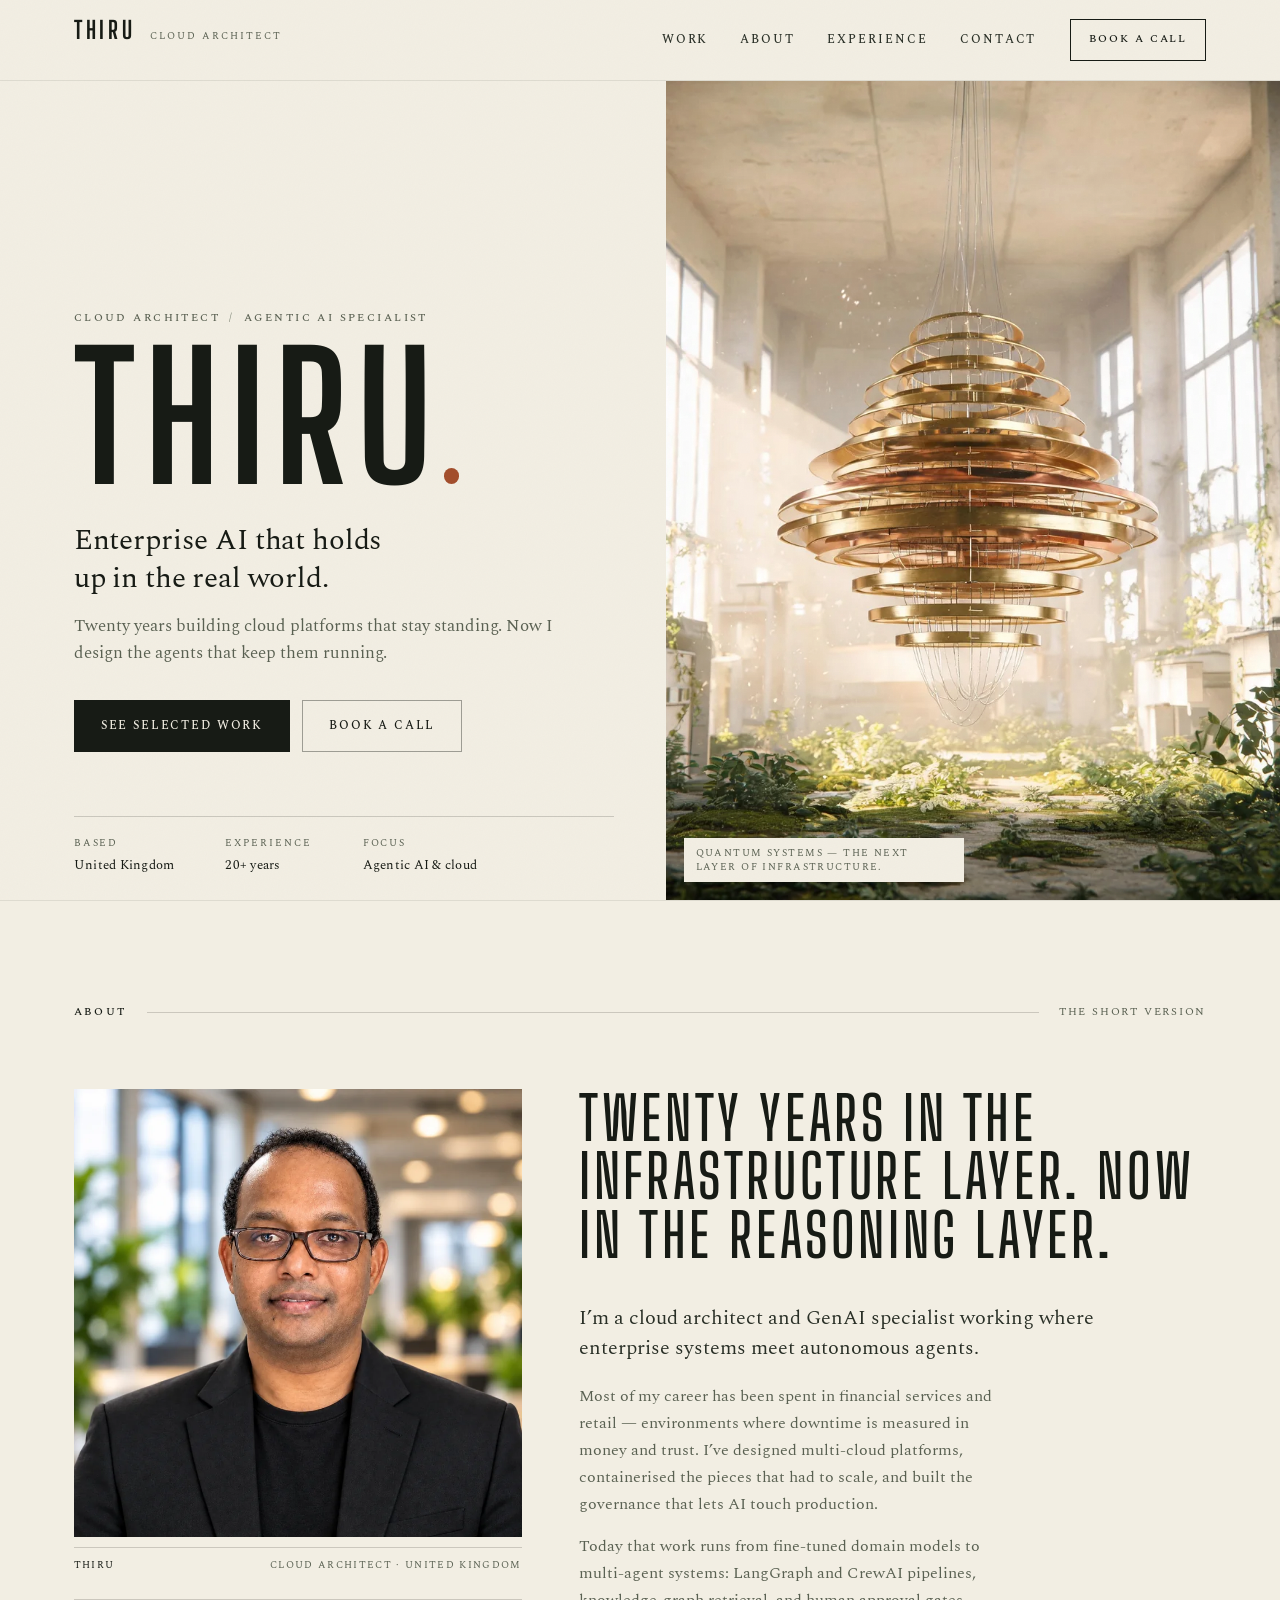
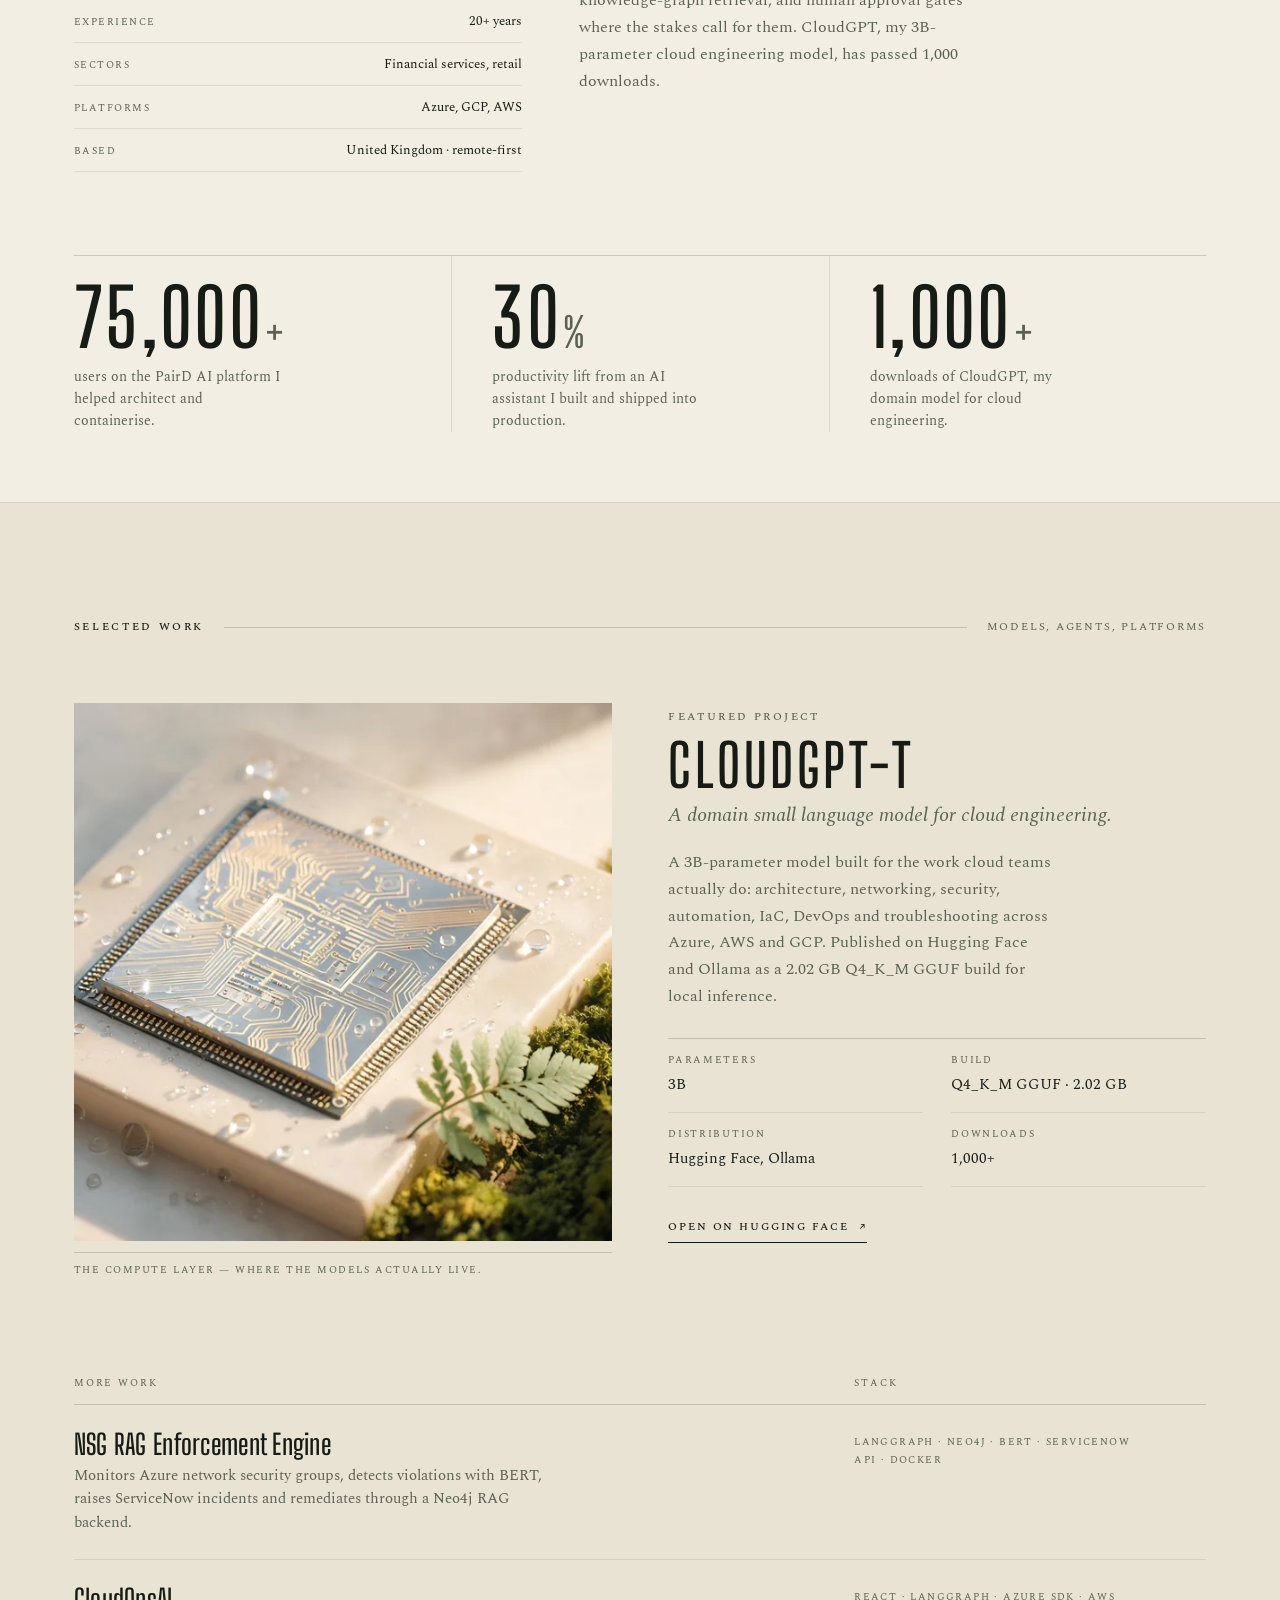
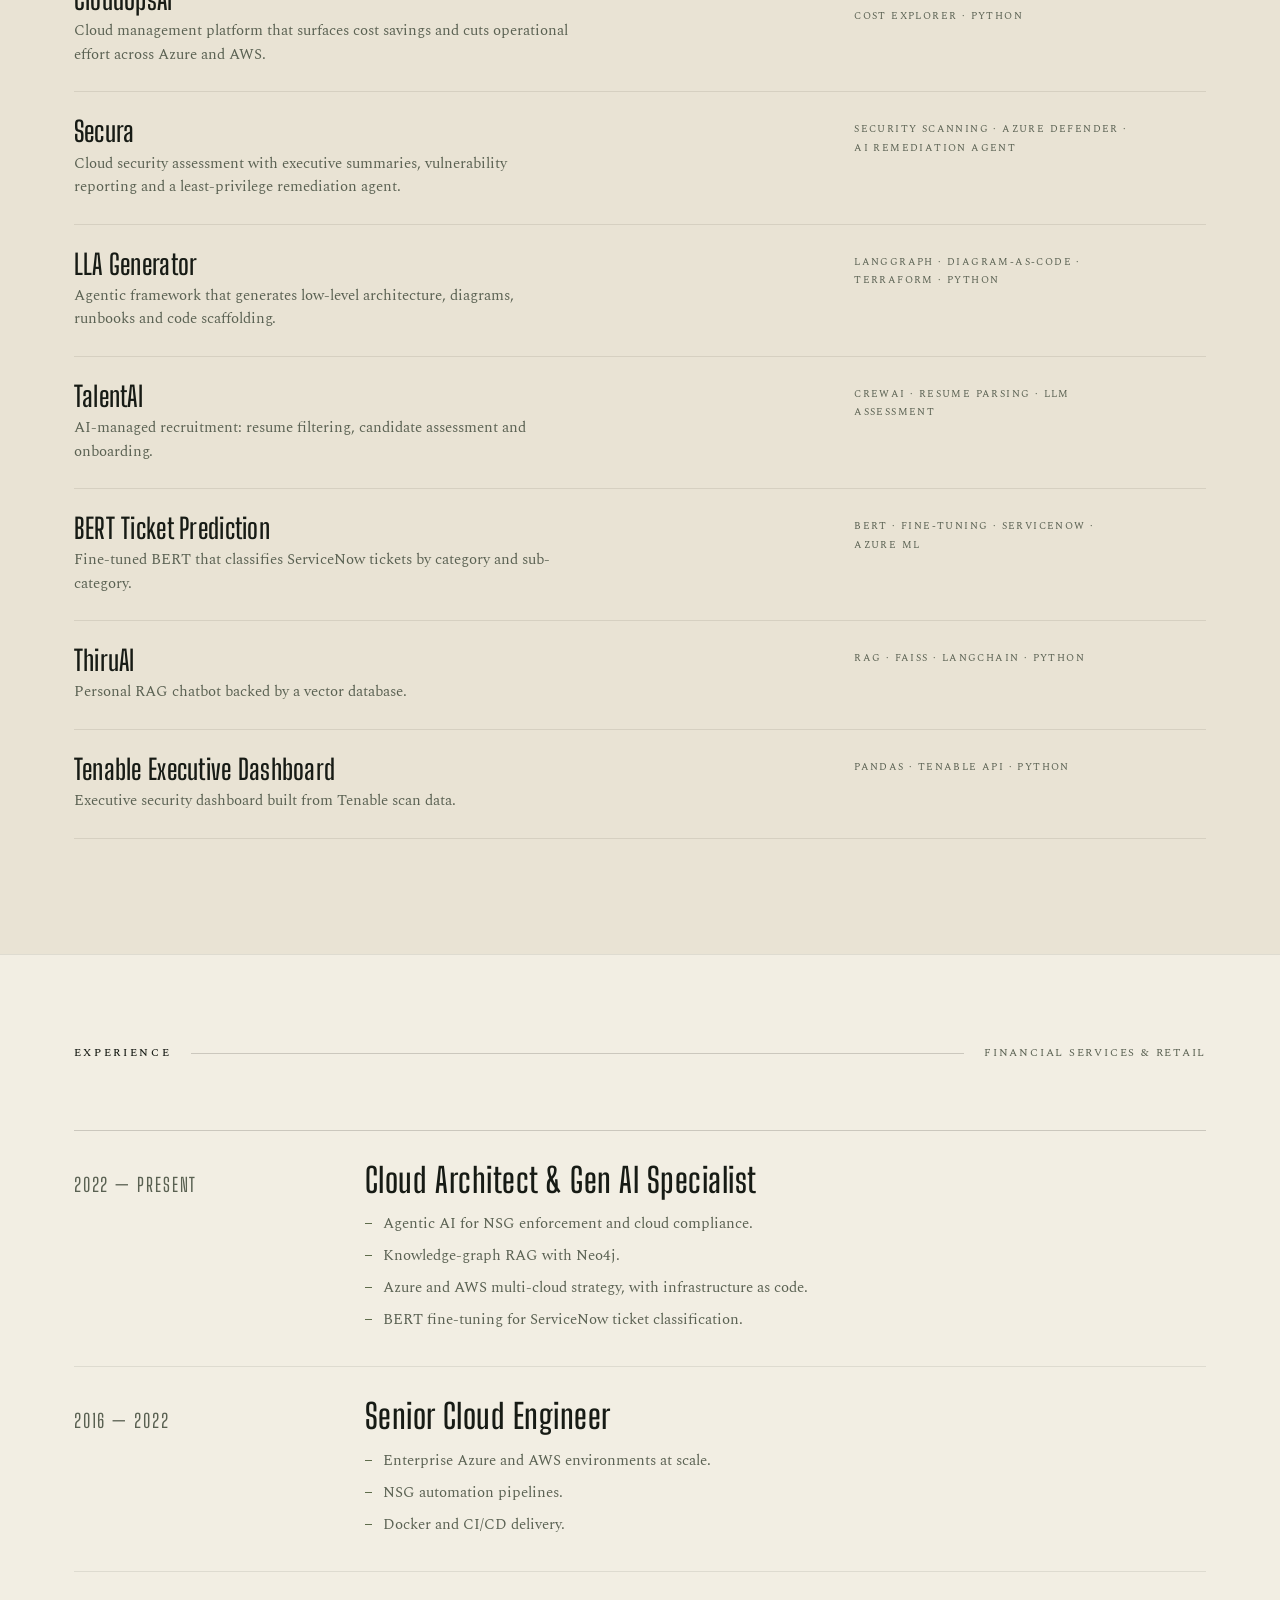
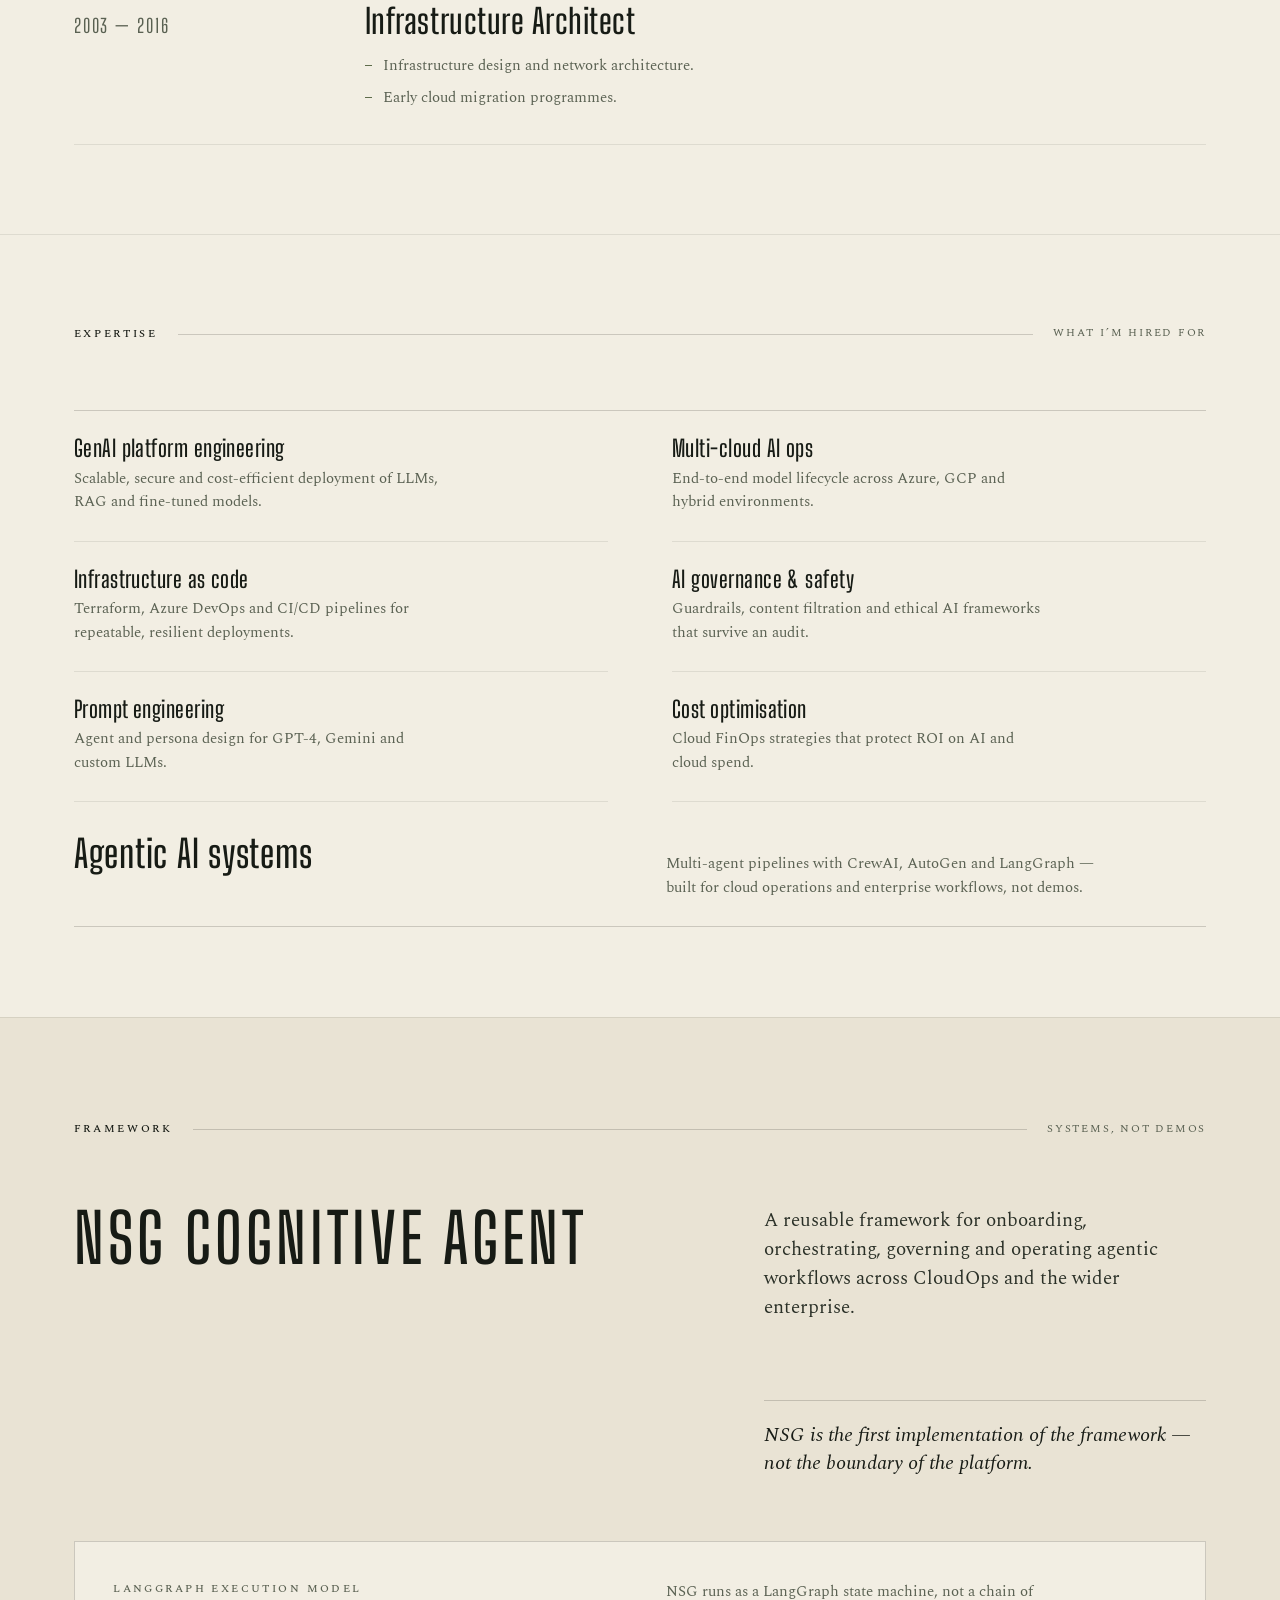
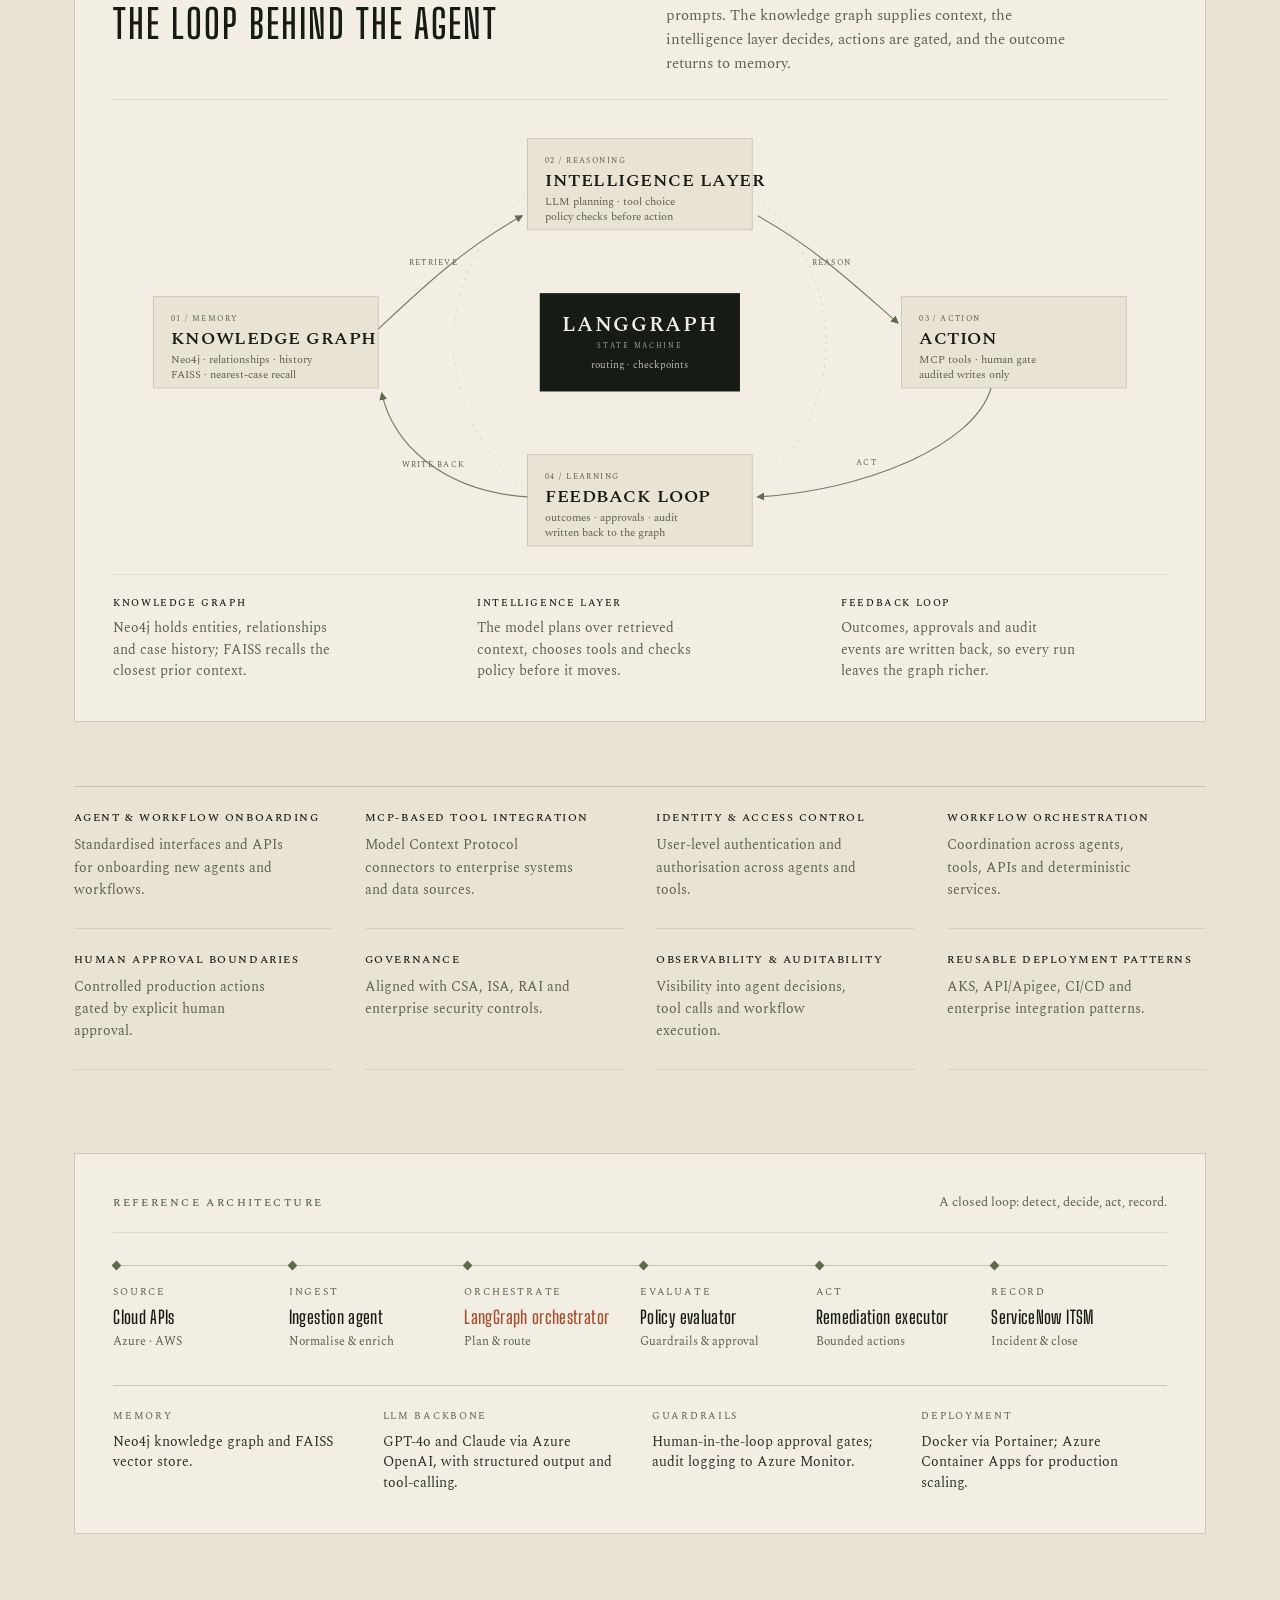
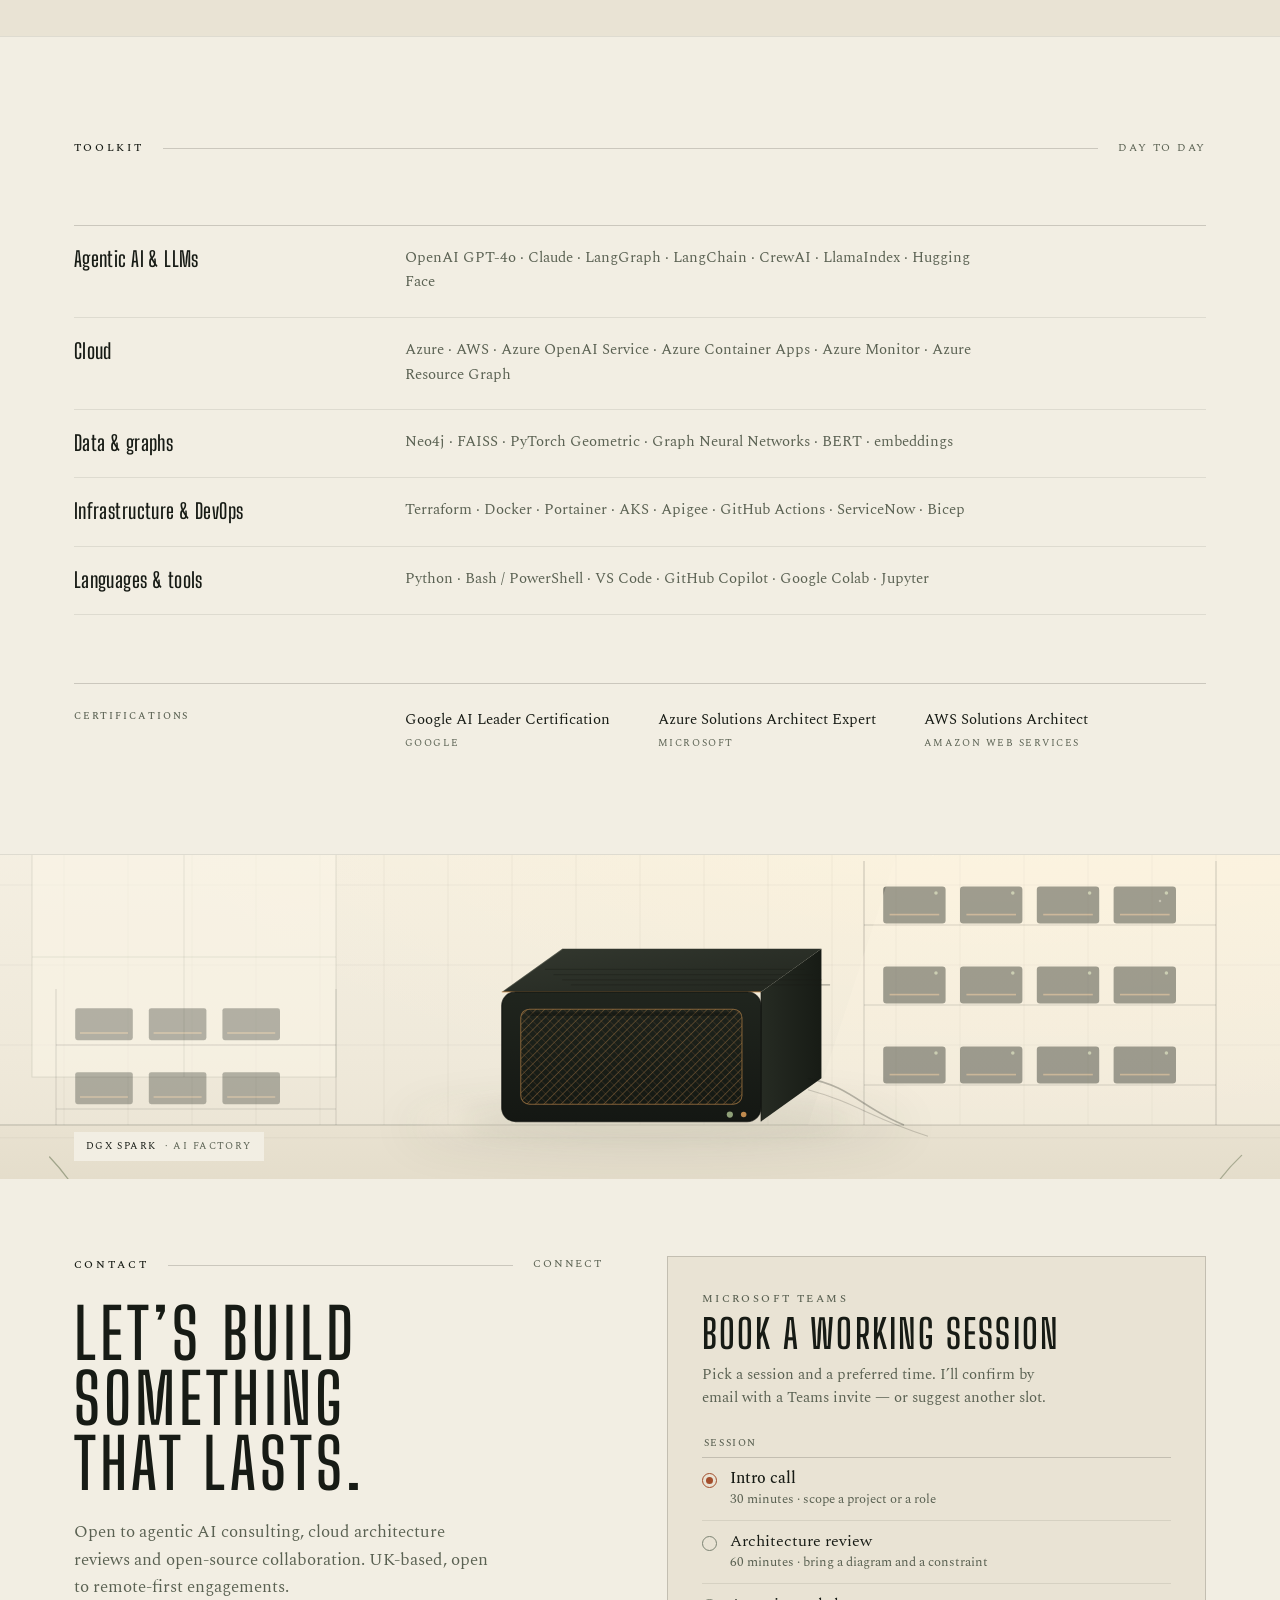
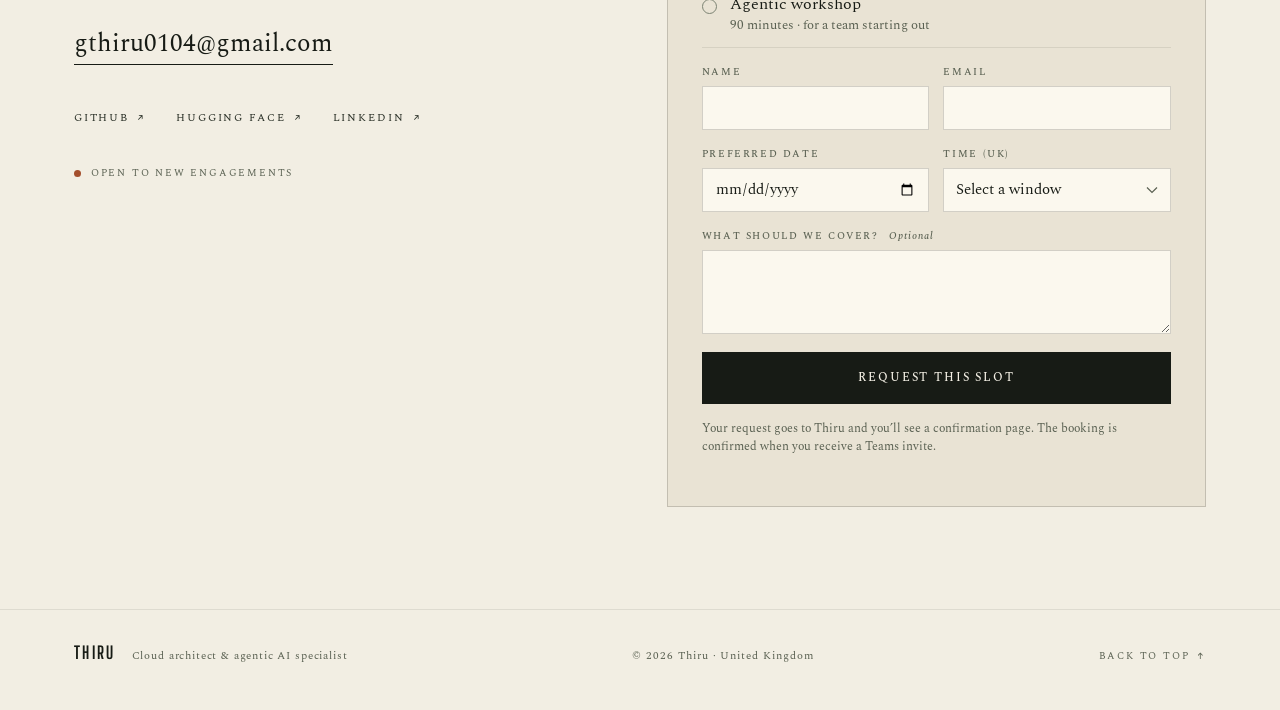
==== index.html @ 55c48bd9 "Publish Thiru portfolio site" ====
<!DOCTYPE html>
<html lang="en">
<head>
<meta charset="utf-8">
<meta name="viewport" content="width=device-width, initial-scale=1">
<title>Thiru — Cloud Architect &amp; Agentic AI Specialist</title>
<meta name="description" content="Thiru is a cloud architect and agentic AI specialist with 20+ years across Azure, AWS and GCP. Enterprise AI that holds up in the real world.">
<meta name="theme-color" content="#F2EEE3">
<meta property="og:type" content="website">
<meta property="og:title" content="Thiru — Cloud Architect &amp; Agentic AI Specialist">
<meta property="og:description" content="Twenty years in the infrastructure layer. Now in the reasoning layer. Enterprise AI that holds up in the real world.">
<meta property="og:image" content="assets/quantum-hall.webp">
<meta name="twitter:card" content="summary_large_image">
<link rel="icon" href="data:image/svg+xml,%3Csvg xmlns='http://www.w3.org/2000/svg' viewBox='0 0 32 32'%3E%3Crect width='32' height='32' fill='%23F2EEE3'/%3E%3Crect x='12' y='12' width='8' height='8' fill='%23A34E2C'/%3E%3C/svg%3E">
<link rel="preconnect" href="https://fonts.googleapis.com">
<link rel="preconnect" href="https://fonts.gstatic.com" crossorigin>
<link href="https://fonts.googleapis.com/css2?family=Big+Shoulders+Display:wght@500;600;700&family=Spectral:ital,wght@0,400;0,500;1,400&display=swap" rel="stylesheet">
<link rel="preload" as="image" href="assets/quantum-hall.webp" imagesrcset="assets/quantum-hall-900.webp 900w, assets/quantum-hall.webp 1400w" imagesizes="(min-width: 900px) 48vw, 100vw">
<link rel="stylesheet" href="styles.css">
<script>document.documentElement.classList.add('js');</script>
</head>
<body>
<a class="skip-link" href="#main">Skip to content</a>

<!--
  BEFORE PUBLISHING
  1. Email is set to gthiru0104@gmail.com in the menu and contact section.
     The booking form reads its recipient from #contact-email.
  2. Replace https://www.linkedin.com/in/YOUR-LINKEDIN in the contact links.
  3. Add a Microsoft Teams booking URL — see main.js (TEAMS_BOOKING_URL).
  4. Verify the two certifications marked *(verify)* in Thiru-portfolio-content.md.
-->

<header class="site-header" id="site-header">
  <div class="header-inner">
    <a class="brand" href="#top" aria-label="Thiru — back to top">
      <span class="brand-name">Thiru</span>
      <span class="brand-role">Cloud architect</span>
    </a>
    <nav class="primary-nav" aria-label="Primary">
      <a href="#work">Work</a>
      <a href="#about">About</a>
      <a href="#experience">Experience</a>
      <a href="#contact">Contact</a>
    </nav>
    <a class="nav-cta" href="#booking">Book a call</a>
    <button class="menu-toggle" type="button" aria-expanded="false" aria-controls="menu" data-menu-open>
      <span class="menu-toggle-label">Menu</span>
      <span class="menu-toggle-bars" aria-hidden="true"><span></span><span></span></span>
    </button>
  </div>
</header>

<dialog class="menu" id="menu" aria-label="Site menu">
  <div class="menu-inner">
    <div class="menu-head">
      <span class="brand-name">Thiru</span>
      <button class="menu-close" type="button" data-menu-close>Close</button>
    </div>
    <nav class="menu-nav" aria-label="Mobile">
      <a href="#work">Work</a>
      <a href="#about">About</a>
      <a href="#experience">Experience</a>
      <a href="#framework">Framework</a>
      <a href="#contact">Contact</a>
    </nav>
    <div class="menu-foot">
      <p>Cloud architect &amp; agentic AI specialist. United Kingdom, remote-first.</p>
      <a href="mailto:gthiru0104@gmail.com">gthiru0104@gmail.com</a>
    </div>
  </div>
</dialog>

<main id="main">

  <!-- HERO -->
  <section class="hero" id="top" aria-labelledby="hero-title">
    <div class="hero-inner">
      <p class="eyebrow hero-eyebrow">Cloud architect <span class="sep">/</span> Agentic AI specialist</p>
      <h1 class="hero-title" id="hero-title">Thiru<span class="dot" aria-hidden="true"></span></h1>
      <p class="hero-lede">Enterprise AI that holds up in the real world.</p>
      <p class="hero-copy">Twenty years building cloud platforms that stay standing. Now I design the agents that keep them running.</p>
      <div class="hero-actions">
        <a class="btn btn-primary" href="#work">See selected work</a>
        <a class="btn btn-ghost" href="#booking">Book a call</a>
      </div>
      <dl class="hero-facts">
        <div><dt>Based</dt><dd>United Kingdom</dd></div>
        <div><dt>Experience</dt><dd>20+ years</dd></div>
        <div><dt>Focus</dt><dd>Agentic AI &amp; cloud</dd></div>
      </dl>
    </div>
    <figure class="hero-media">
      <img src="assets/quantum-hall.webp"
           srcset="assets/quantum-hall-900.webp 900w, assets/quantum-hall.webp 1400w"
           sizes="(min-width: 900px) 48vw, 100vw" width="1400" height="1750" fetchpriority="high" decoding="async"
           alt="A golden quantum computing chandelier suspended in a sunlit concrete hall, with ferns and moss growing across the floor.">
      <figcaption>Quantum systems &mdash; the next layer of infrastructure.</figcaption>
    </figure>
  </section>

  <!-- ABOUT -->
  <section class="section about" id="about" aria-labelledby="about-title">
    <div class="wrap">
      <div class="section-head" data-reveal>
        <h2 class="section-label" id="about-title">About</h2>
        <span class="rule" aria-hidden="true"></span>
        <span class="section-note">The short version</span>
      </div>

      <div class="about-grid">
        <aside class="about-aside" aria-label="Profile and details">
          <figure class="portrait" data-reveal>
            <img src="assets/portrait.webp"
                 srcset="assets/portrait-800.webp 800w, assets/portrait.webp 1200w"
                 sizes="(min-width: 960px) 38vw, 100vw" width="1200" height="1200" loading="lazy" decoding="async"
                 alt="Portrait of Thiru, wearing glasses and a black jacket.">
            <figcaption>
              <span class="portrait-name">Thiru</span>
              <span class="portrait-meta">Cloud architect &middot; United Kingdom</span>
            </figcaption>
          </figure>

          <dl class="facts" data-reveal>
            <div><dt>Experience</dt><dd>20+ years</dd></div>
            <div><dt>Sectors</dt><dd>Financial services, retail</dd></div>
            <div><dt>Platforms</dt><dd>Azure, GCP, AWS</dd></div>
            <div><dt>Based</dt><dd>United Kingdom &middot; remote-first</dd></div>
          </dl>
        </aside>

        <div class="about-main">
          <p class="statement" data-reveal>Twenty years in the infrastructure layer. Now in the reasoning layer.</p>

          <div class="about-body">
            <p class="lede" data-reveal>I&rsquo;m a cloud architect and GenAI specialist working where enterprise systems meet autonomous agents.</p>
            <p data-reveal>Most of my career has been spent in financial services and retail &mdash; environments where downtime is measured in money and trust. I&rsquo;ve designed multi-cloud platforms, containerised the pieces that had to scale, and built the governance that lets AI touch production.</p>
            <p data-reveal>Today that work runs from fine-tuned domain models to multi-agent systems: LangGraph and CrewAI pipelines, knowledge-graph retrieval, and human approval gates where the stakes call for them. CloudGPT, my 3B-parameter cloud engineering model, has passed 1,000 downloads.</p>
          </div>
        </div>
      </div>

      <ul class="figures">
        <li data-reveal>
          <span class="figure-value">75,000<span class="figure-unit">+</span></span>
          <p>users on the PairD AI platform I helped architect and containerise.</p>
        </li>
        <li data-reveal style="--delay:90ms">
          <span class="figure-value">30<span class="figure-unit">%</span></span>
          <p>productivity lift from an AI assistant I built and shipped into production.</p>
        </li>
        <li data-reveal style="--delay:180ms">
          <span class="figure-value">1,000<span class="figure-unit">+</span></span>
          <p>downloads of CloudGPT, my domain model for cloud engineering.</p>
        </li>
      </ul>
    </div>
  </section>

  <!-- WORK -->
  <section class="section work" id="work" aria-labelledby="work-title">
    <div class="wrap">
      <div class="section-head" data-reveal>
        <h2 class="section-label" id="work-title">Selected work</h2>
        <span class="rule" aria-hidden="true"></span>
        <span class="section-note">Models, agents, platforms</span>
      </div>

      <article class="feature">
        <figure class="feature-media" data-reveal>
          <img src="assets/quantum-chip.webp"
               srcset="assets/quantum-chip-900.webp 900w, assets/quantum-chip.webp 1600w"
               sizes="(min-width: 960px) 46vw, 100vw" width="1600" height="1067" loading="lazy" decoding="async"
               alt="A pale quantum processor die with fine gold traces, water droplets and a fern frond at its edge.">
          <figcaption>The compute layer &mdash; where the models actually live.</figcaption>
        </figure>

        <div class="feature-body">
          <p class="eyebrow" data-reveal>Featured project</p>
          <h3 class="feature-title" data-reveal>CloudGPT-T</h3>
          <p class="feature-sub" data-reveal>A domain small language model for cloud engineering.</p>
          <p class="feature-copy" data-reveal>A 3B-parameter model built for the work cloud teams actually do: architecture, networking, security, automation, IaC, DevOps and troubleshooting across Azure, AWS and GCP. Published on Hugging Face and Ollama as a 2.02&nbsp;GB Q4_K_M GGUF build for local inference.</p>
          <dl class="specs" data-reveal>
            <div><dt>Parameters</dt><dd>3B</dd></div>
            <div><dt>Build</dt><dd>Q4_K_M GGUF &middot; 2.02 GB</dd></div>
            <div><dt>Distribution</dt><dd>Hugging Face, Ollama</dd></div>
            <div><dt>Downloads</dt><dd>1,000+</dd></div>
          </dl>
          <a class="text-link" href="https://huggingface.co/gthiru0104/cloudgpt" target="_blank" rel="noopener" data-reveal>Open on Hugging Face <span class="arrow" aria-hidden="true">&#8599;</span></a>
        </div>
      </article>

      <div class="project-list">
        <div class="project-head" aria-hidden="true">
          <span>More work</span>
          <span>Stack</span>
        </div>
        <ul class="projects">
          <li>
            <a class="project" href="https://github.com/Thiru0104/nsgrag" target="_blank" rel="noopener">
              <span class="project-main">
                <span class="project-name">NSG RAG Enforcement Engine</span>
                <span class="project-desc">Monitors Azure network security groups, detects violations with BERT, raises ServiceNow incidents and remediates through a Neo4j RAG backend.</span>
              </span>
              <span class="project-stack">LangGraph &middot; Neo4j &middot; BERT &middot; ServiceNow API &middot; Docker</span>
              <span class="project-arrow" aria-hidden="true"><svg viewBox="0 0 16 16" fill="none" stroke="currentColor" stroke-width="1.4"><path d="M4 12 12 4M6 4h6v6"/></svg></span>
            </a>
          </li>
          <li>
            <a class="project" href="https://github.com/Thiru0104/cloudopsai" target="_blank" rel="noopener">
              <span class="project-main">
                <span class="project-name">CloudOpsAI</span>
                <span class="project-desc">Cloud management platform that surfaces cost savings and cuts operational effort across Azure and AWS.</span>
              </span>
              <span class="project-stack">React &middot; LangGraph &middot; Azure SDK &middot; AWS Cost Explorer &middot; Python</span>
              <span class="project-arrow" aria-hidden="true"><svg viewBox="0 0 16 16" fill="none" stroke="currentColor" stroke-width="1.4"><path d="M4 12 12 4M6 4h6v6"/></svg></span>
            </a>
          </li>
          <li>
            <a class="project" href="https://github.com/Thiru0104/security-assessment" target="_blank" rel="noopener">
              <span class="project-main">
                <span class="project-name">Secura</span>
                <span class="project-desc">Cloud security assessment with executive summaries, vulnerability reporting and a least-privilege remediation agent.</span>
              </span>
              <span class="project-stack">Security scanning &middot; Azure Defender &middot; AI remediation agent</span>
              <span class="project-arrow" aria-hidden="true"><svg viewBox="0 0 16 16" fill="none" stroke="currentColor" stroke-width="1.4"><path d="M4 12 12 4M6 4h6v6"/></svg></span>
            </a>
          </li>
          <li>
            <div class="project project--static">
              <span class="project-main">
                <span class="project-name">LLA Generator</span>
                <span class="project-desc">Agentic framework that generates low-level architecture, diagrams, runbooks and code scaffolding.</span>
              </span>
              <span class="project-stack">LangGraph &middot; diagram-as-code &middot; Terraform &middot; Python</span>
            </div>
          </li>
          <li>
            <div class="project project--static">
              <span class="project-main">
                <span class="project-name">TalentAI</span>
                <span class="project-desc">AI-managed recruitment: resume filtering, candidate assessment and onboarding.</span>
              </span>
              <span class="project-stack">CrewAI &middot; resume parsing &middot; LLM assessment</span>
            </div>
          </li>
          <li>
            <div class="project project--static">
              <span class="project-main">
                <span class="project-name">BERT Ticket Prediction</span>
                <span class="project-desc">Fine-tuned BERT that classifies ServiceNow tickets by category and sub-category.</span>
              </span>
              <span class="project-stack">BERT &middot; fine-tuning &middot; ServiceNow &middot; Azure ML</span>
            </div>
          </li>
          <li>
            <div class="project project--static">
              <span class="project-main">
                <span class="project-name">ThiruAI</span>
                <span class="project-desc">Personal RAG chatbot backed by a vector database.</span>
              </span>
              <span class="project-stack">RAG &middot; FAISS &middot; LangChain &middot; Python</span>
            </div>
          </li>
          <li>
            <div class="project project--static">
              <span class="project-main">
                <span class="project-name">Tenable Executive Dashboard</span>
                <span class="project-desc">Executive security dashboard built from Tenable scan data.</span>
              </span>
              <span class="project-stack">pandas &middot; Tenable API &middot; Python</span>
            </div>
          </li>
        </ul>
      </div>
    </div>
  </section>

  <!-- EXPERIENCE -->
  <section class="section experience" id="experience" aria-labelledby="experience-title">
    <div class="wrap">
      <div class="section-head" data-reveal>
        <h2 class="section-label" id="experience-title">Experience</h2>
        <span class="rule" aria-hidden="true"></span>
        <span class="section-note">Financial services &amp; retail</span>
      </div>

      <ol class="timeline">
        <li class="timeline-item" data-reveal>
          <p class="timeline-years">2022 &mdash; Present</p>
          <div class="timeline-body">
            <h3>Cloud Architect &amp; Gen AI Specialist</h3>
            <ul>
              <li>Agentic AI for NSG enforcement and cloud compliance.</li>
              <li>Knowledge-graph RAG with Neo4j.</li>
              <li>Azure and AWS multi-cloud strategy, with infrastructure as code.</li>
              <li>BERT fine-tuning for ServiceNow ticket classification.</li>
            </ul>
          </div>
        </li>
        <li class="timeline-item" data-reveal>
          <p class="timeline-years">2016 &mdash; 2022</p>
          <div class="timeline-body">
            <h3>Senior Cloud Engineer</h3>
            <ul>
              <li>Enterprise Azure and AWS environments at scale.</li>
              <li>NSG automation pipelines.</li>
              <li>Docker and CI/CD delivery.</li>
            </ul>
          </div>
        </li>
        <li class="timeline-item" data-reveal>
          <p class="timeline-years">2003 &mdash; 2016</p>
          <div class="timeline-body">
            <h3>Infrastructure Architect</h3>
            <ul>
              <li>Infrastructure design and network architecture.</li>
              <li>Early cloud migration programmes.</li>
            </ul>
          </div>
        </li>
      </ol>
    </div>
  </section>

  <!-- EXPERTISE -->
  <section class="section expertise" id="expertise" aria-labelledby="expertise-title">
    <div class="wrap">
      <div class="section-head" data-reveal>
        <h2 class="section-label" id="expertise-title">Expertise</h2>
        <span class="rule" aria-hidden="true"></span>
        <span class="section-note">What I&rsquo;m hired for</span>
      </div>

      <div class="expertise-grid">
        <div class="expertise-item" data-reveal>
          <h3>GenAI platform engineering</h3>
          <p>Scalable, secure and cost-efficient deployment of LLMs, RAG and fine-tuned models.</p>
        </div>
        <div class="expertise-item" data-reveal>
          <h3>Multi-cloud AI ops</h3>
          <p>End-to-end model lifecycle across Azure, GCP and hybrid environments.</p>
        </div>
        <div class="expertise-item" data-reveal>
          <h3>Infrastructure as code</h3>
          <p>Terraform, Azure DevOps and CI/CD pipelines for repeatable, resilient deployments.</p>
        </div>
        <div class="expertise-item" data-reveal>
          <h3>AI governance &amp; safety</h3>
          <p>Guardrails, content filtration and ethical AI frameworks that survive an audit.</p>
        </div>
        <div class="expertise-item" data-reveal>
          <h3>Prompt engineering</h3>
          <p>Agent and persona design for GPT-4, Gemini and custom LLMs.</p>
        </div>
        <div class="expertise-item" data-reveal>
          <h3>Cost optimisation</h3>
          <p>Cloud FinOps strategies that protect ROI on AI and cloud spend.</p>
        </div>
        <div class="expertise-item expertise-item--wide" data-reveal>
          <h3>Agentic AI systems</h3>
          <p>Multi-agent pipelines with CrewAI, AutoGen and LangGraph &mdash; built for cloud operations and enterprise workflows, not demos.</p>
        </div>
      </div>
    </div>
  </section>

  <!-- FRAMEWORK -->
  <section class="section framework" id="framework" aria-labelledby="framework-title">
    <div class="wrap">
      <div class="section-head" data-reveal>
        <h2 class="section-label" id="framework-title">Framework</h2>
        <span class="rule" aria-hidden="true"></span>
        <span class="section-note">Systems, not demos</span>
      </div>

      <div class="framework-intro">
        <h3 class="display-title" data-reveal>NSG Cognitive Agent</h3>
        <p class="framework-lede" data-reveal>A reusable framework for onboarding, orchestrating, governing and operating agentic workflows across CloudOps and the wider enterprise.</p>
        <blockquote data-reveal>
          <p>NSG is the first implementation of the framework &mdash; not the boundary of the platform.</p>
        </blockquote>
      </div>

      <div class="langgraph" data-reveal>
        <div class="langgraph-head">
          <div>
            <p class="eyebrow">LangGraph execution model</p>
            <h4 class="langgraph-title">The loop behind the agent</h4>
          </div>
          <p class="langgraph-intro">NSG runs as a LangGraph state machine, not a chain of prompts. The knowledge graph supplies context, the intelligence layer decides, actions are gated, and the outcome returns to memory.</p>
        </div>

        <div class="loop-figure">
          <svg class="loop-svg" viewBox="0 0 1200 520" role="img" aria-labelledby="loop-title loop-desc">
            <title id="loop-title">The LangGraph execution loop</title>
            <desc id="loop-desc">The knowledge graph feeds the intelligence layer, which acts through governed tools. Outcomes, approvals and audit events return to the knowledge graph. LangGraph orchestrates every step.</desc>

            <defs>
              <marker id="loop-arrow" viewBox="0 0 10 10" refX="8.5" refY="5" markerWidth="7" markerHeight="7" orient="auto">
                <path class="loop-arrow-head" d="M0 0L10 5L0 10Z"/>
              </marker>
            </defs>

            <circle class="loop-orbit" cx="600" cy="260" r="212"/>

            <g>
              <rect class="loop-node-box" x="46" y="208" width="256" height="104"/>
              <text class="node-index" x="66" y="236">01 / MEMORY</text>
              <text class="node-title" x="66" y="262">Knowledge graph</text>
              <text class="node-copy" x="66" y="284">Neo4j &middot; relationships &middot; history</text>
              <text class="node-copy" x="66" y="301">FAISS &middot; nearest-case recall</text>
            </g>

            <g>
              <rect class="loop-node-box" x="472" y="28" width="256" height="104"/>
              <text class="node-index" x="492" y="56">02 / REASONING</text>
              <text class="node-title" x="492" y="82">Intelligence layer</text>
              <text class="node-copy" x="492" y="104">LLM planning &middot; tool choice</text>
              <text class="node-copy" x="492" y="121">policy checks before action</text>
            </g>

            <g>
              <rect class="loop-node-box" x="898" y="208" width="256" height="104"/>
              <text class="node-index" x="918" y="236">03 / ACTION</text>
              <text class="node-title" x="918" y="262">Action</text>
              <text class="node-copy" x="918" y="284">MCP tools &middot; human gate</text>
              <text class="node-copy" x="918" y="301">audited writes only</text>
            </g>

            <g>
              <rect class="loop-node-box" x="472" y="388" width="256" height="104"/>
              <text class="node-index" x="492" y="416">04 / LEARNING</text>
              <text class="node-title" x="492" y="442">Feedback loop</text>
              <text class="node-copy" x="492" y="464">outcomes &middot; approvals &middot; audit</text>
              <text class="node-copy" x="492" y="481">written back to the graph</text>
            </g>

            <rect class="loop-core" x="486" y="204" width="228" height="112"/>
            <text class="core-title" x="600" y="247" text-anchor="middle">LANGGRAPH</text>
            <text class="core-meta" x="600" y="267" text-anchor="middle">STATE MACHINE</text>
            <text class="core-copy" x="600" y="289" text-anchor="middle">routing &middot; checkpoints</text>

            <path class="loop-edge" d="M302 245C350 200 400 152 466 116" marker-end="url(#loop-arrow)"/>
            <path class="loop-edge" d="M734 116C800 152 850 200 894 238" marker-end="url(#loop-arrow)"/>
            <path class="loop-edge" d="M1000 312C980 380 850 430 734 436" marker-end="url(#loop-arrow)"/>
            <path class="loop-edge" d="M472 436C380 430 320 380 306 318" marker-end="url(#loop-arrow)"/>

            <text class="edge-label" x="365" y="172" text-anchor="middle">retrieve</text>
            <text class="edge-label" x="818" y="172" text-anchor="middle">reason</text>
            <text class="edge-label" x="858" y="400" text-anchor="middle">act</text>
            <text class="edge-label" x="365" y="402" text-anchor="middle">write back</text>
          </svg>
        </div>

        <div class="loop-notes">
          <div>
            <h5>Knowledge graph</h5>
            <p>Neo4j holds entities, relationships and case history; FAISS recalls the closest prior context.</p>
          </div>
          <div>
            <h5>Intelligence layer</h5>
            <p>The model plans over retrieved context, chooses tools and checks policy before it moves.</p>
          </div>
          <div>
            <h5>Feedback loop</h5>
            <p>Outcomes, approvals and audit events are written back, so every run leaves the graph richer.</p>
          </div>
        </div>

        <ol class="loop-mobile">
          <li><span class="loop-step-no">01</span><div><h5>Knowledge graph</h5><p>Neo4j entities, relationships and history; FAISS recalls the closest prior context.</p></div></li>
          <li><span class="loop-step-no">02</span><div><h5>Intelligence layer</h5><p>The model plans over retrieved context, chooses tools and checks policy before it moves.</p></div></li>
          <li><span class="loop-step-no">03</span><div><h5>Action</h5><p>Bounded writes through MCP tools. Production actions pass a human approval gate.</p></div></li>
          <li><span class="loop-step-no">04</span><div><h5>Feedback loop</h5><p>Outcomes, approvals and audit events are written back into the graph, ready for the next run.</p></div></li>
        </ol>
        <p class="loop-return-note">Every run writes back into memory. The next decision starts from more.</p>
      </div>

      <ul class="capabilities">
        <li data-reveal>
          <h4>Agent &amp; workflow onboarding</h4>
          <p>Standardised interfaces and APIs for onboarding new agents and workflows.</p>
        </li>
        <li data-reveal>
          <h4>MCP-based tool integration</h4>
          <p>Model Context Protocol connectors to enterprise systems and data sources.</p>
        </li>
        <li data-reveal>
          <h4>Identity &amp; access control</h4>
          <p>User-level authentication and authorisation across agents and tools.</p>
        </li>
        <li data-reveal>
          <h4>Workflow orchestration</h4>
          <p>Coordination across agents, tools, APIs and deterministic services.</p>
        </li>
        <li data-reveal>
          <h4>Human approval boundaries</h4>
          <p>Controlled production actions gated by explicit human approval.</p>
        </li>
        <li data-reveal>
          <h4>Governance</h4>
          <p>Aligned with CSA, ISA, RAI and enterprise security controls.</p>
        </li>
        <li data-reveal>
          <h4>Observability &amp; auditability</h4>
          <p>Visibility into agent decisions, tool calls and workflow execution.</p>
        </li>
        <li data-reveal>
          <h4>Reusable deployment patterns</h4>
          <p>AKS, API/Apigee, CI/CD and enterprise integration patterns.</p>
        </li>
      </ul>

      <div class="architecture" data-reveal>
        <div class="architecture-head">
          <p class="eyebrow">Reference architecture</p>
          <p class="architecture-note">A closed loop: detect, decide, act, record.</p>
        </div>

        <ol class="flow">
          <li>
            <span class="flow-kicker">Source</span>
            <span class="flow-name">Cloud APIs</span>
            <span class="flow-note">Azure &middot; AWS</span>
          </li>
          <li>
            <span class="flow-kicker">Ingest</span>
            <span class="flow-name">Ingestion agent</span>
            <span class="flow-note">Normalise &amp; enrich</span>
          </li>
          <li class="flow-core">
            <span class="flow-kicker">Orchestrate</span>
            <span class="flow-name">LangGraph orchestrator</span>
            <span class="flow-note">Plan &amp; route</span>
          </li>
          <li>
            <span class="flow-kicker">Evaluate</span>
            <span class="flow-name">Policy evaluator</span>
            <span class="flow-note">Guardrails &amp; approval</span>
          </li>
          <li>
            <span class="flow-kicker">Act</span>
            <span class="flow-name">Remediation executor</span>
            <span class="flow-note">Bounded actions</span>
          </li>
          <li>
            <span class="flow-kicker">Record</span>
            <span class="flow-name">ServiceNow ITSM</span>
            <span class="flow-note">Incident &amp; close</span>
          </li>
        </ol>

        <dl class="layers">
          <div><dt>Memory</dt><dd>Neo4j knowledge graph and FAISS vector store.</dd></div>
          <div><dt>LLM backbone</dt><dd>GPT-4o and Claude via Azure OpenAI, with structured output and tool-calling.</dd></div>
          <div><dt>Guardrails</dt><dd>Human-in-the-loop approval gates; audit logging to Azure Monitor.</dd></div>
          <div><dt>Deployment</dt><dd>Docker via Portainer; Azure Container Apps for production scaling.</dd></div>
        </dl>
      </div>
    </div>
  </section>

  <!-- STACK -->
  <section class="section stack" id="stack" aria-labelledby="stack-title">
    <div class="wrap">
      <div class="section-head" data-reveal>
        <h2 class="section-label" id="stack-title">Toolkit</h2>
        <span class="rule" aria-hidden="true"></span>
        <span class="section-note">Day to day</span>
      </div>

      <div class="stack-list">
        <div class="stack-row" data-reveal>
          <h3>Agentic AI &amp; LLMs</h3>
          <p>OpenAI GPT-4o &middot; Claude &middot; LangGraph &middot; LangChain &middot; CrewAI &middot; LlamaIndex &middot; Hugging Face</p>
        </div>
        <div class="stack-row" data-reveal>
          <h3>Cloud</h3>
          <p>Azure &middot; AWS &middot; Azure OpenAI Service &middot; Azure Container Apps &middot; Azure Monitor &middot; Azure Resource Graph</p>
        </div>
        <div class="stack-row" data-reveal>
          <h3>Data &amp; graphs</h3>
          <p>Neo4j &middot; FAISS &middot; PyTorch Geometric &middot; Graph Neural Networks &middot; BERT &middot; embeddings</p>
        </div>
        <div class="stack-row" data-reveal>
          <h3>Infrastructure &amp; DevOps</h3>
          <p>Terraform &middot; Docker &middot; Portainer &middot; AKS &middot; Apigee &middot; GitHub Actions &middot; ServiceNow &middot; Bicep</p>
        </div>
        <div class="stack-row" data-reveal>
          <h3>Languages &amp; tools</h3>
          <p>Python &middot; Bash / PowerShell &middot; VS Code &middot; GitHub Copilot &middot; Google Colab &middot; Jupyter</p>
        </div>
      </div>

      <div class="credentials" data-reveal>
        <h3 class="credentials-label">Certifications</h3>
        <ul>
          <li><span>Google AI Leader Certification</span><span class="issuer">Google</span></li>
          <li><span>Azure Solutions Architect Expert</span><span class="issuer">Microsoft</span></li>
          <li><span>AWS Solutions Architect</span><span class="issuer">Amazon Web Services</span></li>
        </ul>
      </div>
    </div>
  </section>

  <!-- CONTACT / CONNECT -->
  <section class="contact" id="contact" aria-labelledby="contact-title">
    <figure class="contact-media contact-media--art" data-reveal>
      <img src="assets/ai-factory.svg" width="1600" height="700" loading="lazy" decoding="async"
           alt="An illustration of a compact DGX-Spark-class AI system with a woven gold grille on a workbench in a sunlit AI factory, rows of compute units behind it.">
      <figcaption class="factory-caption">DGX Spark <span>&middot; AI factory</span></figcaption>
    </figure>

    <div class="wrap contact-wrap">
      <div class="contact-copy">
        <div class="section-head" data-reveal>
          <h2 class="section-label" id="contact-title">Contact</h2>
          <span class="rule" aria-hidden="true"></span>
          <span class="section-note">Connect</span>
        </div>
        <p class="contact-title" data-reveal>Let&rsquo;s build something that lasts.</p>
        <p class="contact-lede" data-reveal>Open to agentic AI consulting, cloud architecture reviews and open-source collaboration. UK-based, open to remote-first engagements.</p>
        <a class="contact-email" id="contact-email" href="mailto:gthiru0104@gmail.com" data-reveal>gthiru0104@gmail.com</a>
        <ul class="contact-links" data-reveal>
          <li><a href="https://github.com/Thiru0104" target="_blank" rel="noopener">GitHub <span class="arrow" aria-hidden="true">&#8599;</span></a></li>
          <li><a href="https://huggingface.co/gthiru0104/cloudgpt" target="_blank" rel="noopener">Hugging Face <span class="arrow" aria-hidden="true">&#8599;</span></a></li>
          <li><a href="https://www.linkedin.com/in/YOUR-LINKEDIN" target="_blank" rel="noopener">LinkedIn <span class="arrow" aria-hidden="true">&#8599;</span></a></li>
        </ul>
        <p class="availability" data-reveal><span class="dot" aria-hidden="true"></span>Open to new engagements</p>
      </div>

      <div class="booking" id="booking" data-reveal>
        <div class="booking-head">
          <p class="eyebrow">Microsoft Teams</p>
          <h3 class="booking-title">Book a working session</h3>
          <p class="booking-intro">Pick a session and a preferred time. I&rsquo;ll confirm by email with a Teams invite &mdash; or suggest another slot.</p>
        </div>

        <form class="booking-form" id="booking-form" action="https://formsubmit.co/gthiru0104@gmail.com" method="POST">
          <input type="hidden" name="_subject" value="New meeting request — Thiru portfolio">
          <input type="hidden" name="_template" value="table">
          <input type="hidden" name="_captcha" value="false">
          <div class="field-hp" aria-hidden="true">
            <label for="booking-honey">Leave this field empty</label>
            <input id="booking-honey" name="_honey" type="text" tabindex="-1" autocomplete="off">
          </div>

          <div class="form-errors" id="form-errors" tabindex="-1" hidden>
            <h4>Check these fields</h4>
            <ul></ul>
          </div>

          <fieldset class="field-group">
            <legend>Session</legend>
            <div class="session-options">
              <label class="session">
                <input type="radio" name="session" value="Intro call — 30 minutes" checked>
                <span class="session-body">
                  <span class="session-name">Intro call</span>
                  <span class="session-meta">30 minutes &middot; scope a project or a role</span>
                </span>
              </label>
              <label class="session">
                <input type="radio" name="session" value="Architecture review — 60 minutes">
                <span class="session-body">
                  <span class="session-name">Architecture review</span>
                  <span class="session-meta">60 minutes &middot; bring a diagram and a constraint</span>
                </span>
              </label>
              <label class="session">
                <input type="radio" name="session" value="Agentic workshop — 90 minutes">
                <span class="session-body">
                  <span class="session-name">Agentic workshop</span>
                  <span class="session-meta">90 minutes &middot; for a team starting out</span>
                </span>
              </label>
            </div>
          </fieldset>

          <div class="field-row">
            <div class="field">
              <label for="booking-name">Name</label>
              <input id="booking-name" name="name" type="text" autocomplete="name" required minlength="2" aria-describedby="booking-name-error">
              <p class="field-error" id="booking-name-error" role="alert"></p>
            </div>
            <div class="field">
              <label for="booking-email">Email</label>
              <input id="booking-email" name="email" type="email" autocomplete="email" required aria-describedby="booking-email-error">
              <p class="field-error" id="booking-email-error" role="alert"></p>
            </div>
          </div>

          <div class="field-row">
            <div class="field">
              <label for="booking-date">Preferred date</label>
              <input id="booking-date" name="date" type="date" required aria-describedby="booking-date-error">
              <p class="field-error" id="booking-date-error" role="alert"></p>
            </div>
            <div class="field">
              <label for="booking-time">Time (UK)</label>
              <select id="booking-time" name="time" required aria-describedby="booking-time-error">
                <option value="">Select a window</option>
                <option value="09:00–10:00">09:00 – 10:00</option>
                <option value="11:00–12:00">11:00 – 12:00</option>
                <option value="14:00–15:00">14:00 – 15:00</option>
                <option value="16:00–17:00">16:00 – 17:00</option>
                <option value="Flexible">Flexible — suggest a time</option>
              </select>
              <p class="field-error" id="booking-time-error" role="alert"></p>
            </div>
          </div>

          <div class="field">
            <label for="booking-notes">What should we cover? <span class="optional">Optional</span></label>
            <textarea id="booking-notes" name="notes" rows="3" maxlength="600"></textarea>
          </div>

          <div class="booking-actions">
            <button class="btn btn-primary" type="submit">Request this slot</button>
            <a class="booking-direct" id="teams-booking" href="#" hidden>Book instantly on Teams <span class="arrow" aria-hidden="true">&#8599;</span></a>
          </div>

          <p class="booking-note">Your request goes to Thiru and you&rsquo;ll see a confirmation page. The booking is confirmed when you receive a Teams invite.</p>
          <p class="form-status" id="form-status" role="status" aria-live="polite"></p>
        </form>
      </div>
    </div>
  </section>

</main>

<footer class="site-footer">
  <div class="wrap footer-inner">
    <p class="footer-brand"><span class="brand-name">Thiru</span><span>Cloud architect &amp; agentic AI specialist</span></p>
    <p class="footer-note">&copy; <span id="year">2026</span> Thiru &middot; United Kingdom</p>
    <a class="footer-top" href="#top">Back to top <span aria-hidden="true">&#8593;</span></a>
  </div>
</footer>

<script src="main.js" defer></script>
</body>
</html>
---- styles.css ----
/* ==========================================================================
   Thiru — portfolio
   Light, sun-bleached editorial theme. Paper ground, ink type, moss detail,
   one rust accent. Big Shoulders Display (poster caps) + Spectral (serif).
   ========================================================================== */

:root {
  color-scheme: light;

  --paper: #F2EEE3;
  --paper-2: #E9E3D4;
  --paper-3: #DED7C5;
  --field: #FBF8EE;
  --ink: #171B15;
  --ink-soft: #2A3027;
  --muted: #5A6152;
  --faint: #7C8373;
  --moss: #5E6C4B;
  --rust: #A34E2C;
  --line: rgba(23, 27, 21, 0.18);
  --line-soft: rgba(23, 27, 21, 0.09);

  --font-display: "Big Shoulders Display", "Arial Narrow", Impact, sans-serif;
  --font-serif: "Spectral", Georgia, "Times New Roman", serif;

  --wrap: 1240px;
  --gutter: clamp(20px, 4.2vw, 56px);
  --section-y: clamp(72px, 8vw, 120px);
  --ease: cubic-bezier(0.22, 0.61, 0.36, 1);
}

*,
*::before,
*::after { box-sizing: border-box; }

html {
  scroll-behavior: smooth;
  -webkit-text-size-adjust: 100%;
  scrollbar-color: var(--faint) var(--paper);
}

html.menu-open { overflow: hidden; }

section[id], #top { scroll-margin-top: 92px; }
#top { scroll-margin-top: 0; }
#booking { scroll-margin-top: 100px; }

body {
  margin: 0;
  background: var(--paper);
  color: var(--ink-soft);
  font-family: var(--font-serif);
  font-size: 17px;
  font-weight: 400;
  line-height: 1.7;
  -webkit-font-smoothing: antialiased;
  text-rendering: optimizeLegibility;
}

body::after {
  content: "";
  position: fixed;
  inset: 0;
  z-index: 80;
  pointer-events: none;
  opacity: 0.045;
  mix-blend-mode: multiply;
  background-image: url("data:image/svg+xml,%3Csvg xmlns='http://www.w3.org/2000/svg' width='160' height='160'%3E%3Cfilter id='n'%3E%3CfeTurbulence type='fractalNoise' baseFrequency='.82' numOctaves='3' stitchTiles='stitch'/%3E%3C/filter%3E%3Crect width='160' height='160' filter='url(%23n)' opacity='.6'/%3E%3C/svg%3E");
  background-size: 160px 160px;
}

img { max-width: 100%; display: block; }

a { color: inherit; text-decoration: none; }

button { font: inherit; color: inherit; background: none; border: 0; }

::selection { background: var(--rust); color: var(--paper); }

:focus-visible {
  outline: 2px solid var(--rust);
  outline-offset: 3px;
}

h1, h2, h3, h4, h5, p, dl, dd, blockquote, figure, fieldset { margin: 0; }
fieldset { border: 0; padding: 0; min-width: 0; }

.skip-link {
  position: fixed;
  top: 12px; left: 12px;
  z-index: 200;
  padding: 10px 16px;
  background: var(--ink);
  color: var(--paper);
  font-size: 12px;
  letter-spacing: 0.14em;
  text-transform: uppercase;
  transform: translateY(-160%);
  transition: transform 0.2s var(--ease);
}
.skip-link:focus { transform: translateY(0); }

.wrap {
  width: 100%;
  max-width: var(--wrap);
  margin: 0 auto;
  padding-left: var(--gutter);
  padding-right: var(--gutter);
}

/* ---------- Shared type ---------- */

.eyebrow {
  font-family: var(--font-serif);
  font-size: 11px;
  font-weight: 500;
  letter-spacing: 0.22em;
  line-height: 1.4;
  text-transform: uppercase;
  color: var(--muted);
}
.eyebrow .sep { color: var(--faint); padding: 0 0.35em; }

.section {
  padding-top: var(--section-y);
  padding-bottom: var(--section-y);
  border-top: 1px solid var(--line-soft);
}

.about { padding-bottom: clamp(56px, 5.5vw, 88px); }
.work {
  padding-top: clamp(88px, 9vw, 132px);
  padding-bottom: clamp(88px, 9vw, 132px);
  background: var(--paper-2);
}
.experience, .expertise {
  padding-top: clamp(64px, 7vw, 96px);
  padding-bottom: clamp(64px, 7vw, 96px);
}
.framework { background: var(--paper-2); }
.stack { padding-top: clamp(72px, 8vw, 110px); }

.section-head {
  display: flex;
  align-items: center;
  gap: 20px;
  margin-bottom: clamp(44px, 5.2vw, 72px);
}
.section-label {
  font-family: var(--font-serif);
  font-size: 11px;
  font-weight: 500;
  letter-spacing: 0.24em;
  text-transform: uppercase;
  color: var(--ink);
  white-space: nowrap;
}
.section-head .rule {
  flex: 1;
  height: 1px;
  background: var(--line);
}
.section-note {
  font-size: 10.5px;
  letter-spacing: 0.17em;
  text-transform: uppercase;
  color: var(--muted);
  white-space: nowrap;
}

.arrow {
  font-family: var(--font-serif);
  font-size: 0.95em;
  line-height: 1;
  display: inline-block;
  transform: translateY(-1px);
}

/* ---------- Header ---------- */

.site-header {
  position: fixed;
  top: 0; left: 0; right: 0;
  z-index: 60;
  background: var(--paper);
  border-bottom: 1px solid var(--line-soft);
  transition: background-color 0.3s var(--ease), border-color 0.3s var(--ease);
}
.site-header.is-scrolled {
  background: rgba(242, 238, 227, 0.96);
  -webkit-backdrop-filter: blur(14px);
  backdrop-filter: blur(14px);
  border-bottom-color: var(--line);
}
.header-inner {
  max-width: var(--wrap);
  margin: 0 auto;
  padding: 0 var(--gutter);
  height: 80px;
  display: flex;
  align-items: center;
  gap: 34px;
}
.brand {
  display: flex;
  align-items: baseline;
  gap: 14px;
  min-height: 44px;
}
.brand-name {
  font-family: var(--font-display);
  font-weight: 700;
  font-size: 24px;
  line-height: 1;
  letter-spacing: 0.16em;
  text-transform: uppercase;
  color: var(--ink);
}
.brand-role {
  font-size: 10px;
  letter-spacing: 0.2em;
  text-transform: uppercase;
  color: var(--muted);
}
.primary-nav {
  margin-left: auto;
  display: flex;
  align-items: center;
  gap: 32px;
}
.primary-nav a {
  position: relative;
  padding: 10px 0;
  font-size: 11.5px;
  font-weight: 500;
  letter-spacing: 0.17em;
  text-transform: uppercase;
  color: var(--ink-soft);
  transition: color 0.2s var(--ease);
}
.primary-nav a::after {
  content: "";
  position: absolute;
  left: 0; right: 0; bottom: 2px;
  height: 1px;
  background: var(--ink);
  transform: scaleX(0);
  transform-origin: left;
  transition: transform 0.25s var(--ease);
}
.primary-nav a:hover::after,
.primary-nav a.is-active::after { transform: scaleX(1); }
.primary-nav a.is-active { color: var(--ink); }

.nav-cta {
  padding: 11px 18px;
  border: 1px solid var(--ink);
  font-size: 10.5px;
  font-weight: 500;
  letter-spacing: 0.18em;
  text-transform: uppercase;
  color: var(--ink);
  transition: background-color 0.2s var(--ease), color 0.2s var(--ease), border-color 0.2s var(--ease);
}
.nav-cta:hover {
  background: var(--ink);
  color: var(--paper);
}

.menu-toggle {
  display: none;
  margin-left: auto;
  align-items: center;
  gap: 10px;
  min-height: 44px;
  padding: 0;
  font-size: 10.5px;
  letter-spacing: 0.18em;
  text-transform: uppercase;
  cursor: pointer;
}
.menu-toggle-bars { display: grid; gap: 5px; width: 20px; }
.menu-toggle-bars span { display: block; height: 1px; background: var(--ink); }

/* ---------- Hero ---------- */

.hero {
  position: relative;
  display: grid;
  grid-template-columns: minmax(0, 1.04fr) minmax(0, 0.96fr);
  min-height: 100svh;
  padding-top: 80px;
  background: var(--paper);
}
.hero-inner {
  display: flex;
  flex-direction: column;
  justify-content: flex-end;
  padding-top: clamp(40px, 6vw, 88px);
  padding-right: clamp(28px, 4vw, 64px);
  padding-bottom: 0;
  padding-left: max(var(--gutter), calc((100vw - var(--wrap)) / 2 + var(--gutter)));
}
.hero-eyebrow { margin-bottom: 20px; }
.hero-title {
  font-family: var(--font-display);
  font-weight: 700;
  font-size: clamp(76px, 13.6vw, 196px);
  line-height: 0.82;
  letter-spacing: 0.06em;
  text-transform: uppercase;
  color: var(--ink);
}
.hero-title .dot {
  display: inline-block;
  width: 0.09em;
  height: 0.09em;
  margin-left: 0.015em;
  border-radius: 50%;
  background: var(--rust);
  vertical-align: baseline;
}
.hero-lede {
  max-width: 26ch;
  margin-top: clamp(24px, 2.6vw, 34px);
  font-size: clamp(22px, 2.3vw, 31px);
  font-weight: 400;
  line-height: 1.28;
  letter-spacing: -0.005em;
  color: var(--ink);
  text-wrap: balance;
}
.hero-copy {
  max-width: 54ch;
  margin-top: 16px;
  font-size: 16.5px;
  line-height: 1.65;
  color: var(--muted);
}
.hero-actions {
  display: flex;
  flex-wrap: wrap;
  gap: 12px;
  margin-top: 32px;
}

.btn {
  display: inline-flex;
  align-items: center;
  justify-content: center;
  gap: 10px;
  min-height: 52px;
  padding: 0 26px;
  border: 1px solid transparent;
  font-family: var(--font-serif);
  font-size: 11.5px;
  font-weight: 500;
  letter-spacing: 0.16em;
  text-transform: uppercase;
  cursor: pointer;
  transition: background-color 0.2s var(--ease), color 0.2s var(--ease), border-color 0.2s var(--ease);
}
.btn-primary {
  background: var(--ink);
  border-color: var(--ink);
  color: var(--paper);
}
.btn-primary:hover {
  background: var(--rust);
  border-color: var(--rust);
  color: var(--paper);
}
.btn-ghost {
  border-color: rgba(23, 27, 21, 0.38);
  color: var(--ink);
}
.btn-ghost:hover {
  background: var(--ink);
  border-color: var(--ink);
  color: var(--paper);
}

.hero-facts {
  display: flex;
  flex-wrap: wrap;
  gap: clamp(26px, 4vw, 56px);
  margin-top: clamp(40px, 5vw, 64px);
  padding: 18px 0 24px;
  border-top: 1px solid var(--line);
}
.hero-facts dt {
  font-size: 9.5px;
  letter-spacing: 0.2em;
  text-transform: uppercase;
  color: var(--muted);
}
.hero-facts dd {
  margin: 4px 0 0;
  font-size: 12.5px;
  letter-spacing: 0.02em;
  color: var(--ink);
}

.hero-media {
  position: relative;
  height: 100%;
  min-height: 0;
  overflow: hidden;
  background: var(--paper-3);
}
.hero-media img {
  position: absolute;
  inset: 0;
  width: 100%;
  height: 100%;
  object-fit: cover;
  object-position: 50% 45%;
  filter: saturate(0.95) contrast(1.02);
  animation: heroDrift 2.6s var(--ease) both;
}
.hero-media figcaption {
  position: absolute;
  left: 18px;
  bottom: 18px;
  max-width: 280px;
  padding: 8px 12px;
  background: var(--paper);
  color: var(--muted);
  font-size: 9.5px;
  letter-spacing: 0.15em;
  line-height: 1.5;
  text-transform: uppercase;
}
@keyframes heroDrift {
  from { transform: scale(1.045); }
  to { transform: scale(1); }
}

.hero-eyebrow,
.hero-title,
.hero-lede,
.hero-copy,
.hero-actions,
.hero-facts,
.hero-media {
  animation: rise 0.95s var(--ease) both;
}
.hero-eyebrow { animation-delay: 0.1s; }
.hero-title { animation-delay: 0.2s; }
.hero-lede { animation-delay: 0.34s; }
.hero-copy { animation-delay: 0.44s; }
.hero-actions { animation-delay: 0.54s; }
.hero-facts { animation-delay: 0.64s; }
.hero-media { animation-delay: 0.15s; }

@keyframes rise {
  from { opacity: 0; transform: translateY(18px); }
  to { opacity: 1; transform: none; }
}

/* ---------- About ---------- */

.about-grid {
  display: grid;
  grid-template-columns: minmax(0, 5fr) minmax(0, 7fr);
  gap: clamp(32px, 4.5vw, 72px);
  align-items: start;
}
.about-aside { min-width: 0; }
.about-main {
  display: grid;
  gap: clamp(26px, 3vw, 38px);
}
.statement {
  font-family: var(--font-display);
  font-weight: 600;
  font-size: clamp(42px, 4.7vw, 60px);
  line-height: 0.98;
  letter-spacing: 0.06em;
  text-transform: uppercase;
  color: var(--ink);
  text-wrap: balance;
}
.about-body { min-width: 0; }
.about-body p {
  max-width: 52ch;
  margin-bottom: 16px;
  font-size: 16px;
  line-height: 1.68;
  color: var(--muted);
}
.about-body .lede {
  margin-bottom: 20px;
  font-size: 20px;
  line-height: 1.5;
  color: var(--ink-soft);
}
.portrait img {
  width: 100%;
  height: auto;
  aspect-ratio: 1 / 1;
  object-fit: cover;
  object-position: 50% 50%;
  filter: saturate(0.96) contrast(1);
  background: var(--paper-3);
}
.portrait figcaption {
  display: flex;
  flex-wrap: wrap;
  justify-content: space-between;
  gap: 6px 16px;
  margin-top: 10px;
  padding-top: 9px;
  border-top: 1px solid var(--line);
  font-size: 9.5px;
  letter-spacing: 0.14em;
  text-transform: uppercase;
  color: var(--muted);
}
.portrait-name { color: var(--ink); }

.facts {
  margin-top: 26px;
  border-top: 1px solid var(--line);
}
.facts > div {
  display: flex;
  align-items: baseline;
  justify-content: space-between;
  gap: 20px;
  padding: 10px 0;
  border-bottom: 1px solid var(--line-soft);
}
.facts dt {
  font-size: 9.5px;
  letter-spacing: 0.16em;
  text-transform: uppercase;
  color: var(--muted);
}
.facts dd {
  margin: 0;
  font-size: 13px;
  text-align: right;
  color: var(--ink);
}

.figures {
  list-style: none;
  margin: clamp(52px, 6.5vw, 90px) 0 0;
  padding: 0;
  display: grid;
  grid-template-columns: repeat(3, 1fr);
  border-top: 1px solid var(--line);
}
.figures li { padding: 28px 40px 0 0; }
.figures li + li {
  padding-left: 40px;
  border-left: 1px solid var(--line-soft);
}
.figure-value {
  display: block;
  font-family: var(--font-display);
  font-weight: 600;
  font-size: clamp(56px, 6.2vw, 86px);
  line-height: 0.86;
  letter-spacing: 0.03em;
  color: var(--ink);
  font-variant-numeric: tabular-nums;
}
.figure-unit {
  margin-left: 2px;
  font-size: 0.52em;
  letter-spacing: 0;
  color: var(--muted);
}
.figures p {
  max-width: 30ch;
  margin-top: 14px;
  font-size: 14px;
  line-height: 1.55;
  color: var(--muted);
}

/* ---------- Work ---------- */

.feature {
  display: grid;
  grid-template-columns: 1fr 1fr;
  gap: clamp(32px, 4.4vw, 68px);
  align-items: start;
}
.feature-media { position: relative; }
.feature-media img {
  width: 100%;
  height: auto;
  aspect-ratio: 1 / 1;
  object-fit: cover;
  filter: saturate(0.95) contrast(1.01);
  background: var(--paper-3);
}
.feature-media figcaption {
  margin-top: 11px;
  padding-top: 9px;
  border-top: 1px solid var(--line);
  font-size: 9.5px;
  letter-spacing: 0.16em;
  text-transform: uppercase;
  color: var(--muted);
}
.feature-body { padding-top: 6px; }
.feature-title {
  margin: 14px 0 8px;
  font-family: var(--font-display);
  font-weight: 600;
  font-size: clamp(42px, 4.6vw, 60px);
  line-height: 0.92;
  letter-spacing: 0.06em;
  text-transform: uppercase;
  color: var(--ink);
}
.feature-sub {
  margin-bottom: 20px;
  font-size: 20px;
  font-style: italic;
  line-height: 1.4;
  color: var(--muted);
}
.feature-copy {
  max-width: 48ch;
  font-size: 16px;
  line-height: 1.68;
  color: var(--muted);
}
.specs {
  display: grid;
  grid-template-columns: 1fr 1fr;
  column-gap: 28px;
  margin: 28px 0 24px;
  border-top: 1px solid var(--line);
}
.specs > div {
  padding: 13px 0 14px;
  border-bottom: 1px solid var(--line-soft);
}
.specs dt {
  font-size: 9.5px;
  letter-spacing: 0.18em;
  text-transform: uppercase;
  color: var(--muted);
}
.specs dd {
  margin: 5px 0 0;
  font-size: 14.5px;
  color: var(--ink);
}
.text-link {
  display: inline-flex;
  align-items: center;
  gap: 10px;
  padding-bottom: 6px;
  border-bottom: 1px solid var(--ink);
  font-size: 11px;
  font-weight: 500;
  letter-spacing: 0.17em;
  text-transform: uppercase;
  color: var(--ink);
  transition: color 0.2s var(--ease), border-color 0.2s var(--ease);
}
.text-link:hover { color: var(--rust); border-color: var(--rust); }

.project-list { margin-top: clamp(60px, 7.5vw, 100px); }
.project-head {
  display: grid;
  grid-template-columns: minmax(0, 1fr) 280px 40px;
  gap: 32px;
  padding-bottom: 12px;
  border-bottom: 1px solid var(--line);
  font-size: 10px;
  letter-spacing: 0.19em;
  text-transform: uppercase;
  color: var(--muted);
}
.projects { list-style: none; margin: 0; padding: 0; }
.project {
  position: relative;
  display: grid;
  grid-template-columns: minmax(0, 1fr) 280px 40px;
  gap: 32px;
  align-items: start;
  padding: 24px 0;
  border-bottom: 1px solid var(--line-soft);
  color: inherit;
}
.project-name {
  display: block;
  margin-bottom: 6px;
  font-family: var(--font-display);
  font-weight: 600;
  font-size: clamp(22px, 2.3vw, 28px);
  line-height: 1.08;
  letter-spacing: 0.01em;
  color: var(--ink);
  transition: color 0.2s var(--ease);
}
.project-desc {
  display: block;
  max-width: 62ch;
  font-size: 14.5px;
  line-height: 1.62;
  color: var(--muted);
}
.project-stack {
  padding-top: 4px;
  font-size: 10px;
  line-height: 1.85;
  letter-spacing: 0.14em;
  text-transform: uppercase;
  color: var(--muted);
}
.project-arrow {
  justify-self: end;
  width: 16px;
  height: 16px;
  margin-top: 5px;
  color: var(--rust);
  opacity: 0;
  transform: translate(-5px, 5px);
  transition: opacity 0.22s var(--ease), transform 0.22s var(--ease);
}
.project-arrow svg { width: 100%; height: 100%; display: block; }
a.project:hover .project-name { color: var(--rust); }
a.project:hover .project-arrow,
a.project:focus-visible .project-arrow {
  opacity: 1;
  transform: none;
}
.project--static .project-name { color: var(--ink); }

/* ---------- Experience ---------- */

.timeline {
  list-style: none;
  margin: 0;
  padding: 0;
  border-top: 1px solid var(--line);
}
.timeline-item {
  display: grid;
  grid-template-columns: 240px minmax(0, 1fr);
  gap: clamp(24px, 4vw, 56px);
  padding: 32px 0 34px;
  border-bottom: 1px solid var(--line-soft);
}
.timeline-years {
  padding-top: 6px;
  font-family: var(--font-display);
  font-size: 19px;
  font-weight: 500;
  letter-spacing: 0.1em;
  text-transform: uppercase;
  color: var(--muted);
  font-variant-numeric: tabular-nums;
}
.timeline-body h3 {
  font-family: var(--font-display);
  font-weight: 600;
  font-size: clamp(27px, 2.9vw, 34px);
  line-height: 1.05;
  letter-spacing: 0.015em;
  color: var(--ink);
}
.timeline-body ul {
  list-style: none;
  margin: 14px 0 0;
  padding: 0;
  display: grid;
  gap: 8px;
}
.timeline-body li {
  position: relative;
  padding-left: 18px;
  font-size: 15px;
  line-height: 1.6;
  color: var(--muted);
}
.timeline-body li::before {
  content: "";
  position: absolute;
  left: 0;
  top: 0.72em;
  width: 7px;
  height: 1px;
  background: var(--moss);
}

/* ---------- Expertise ---------- */

.expertise-grid {
  display: grid;
  grid-template-columns: 1fr 1fr;
  column-gap: clamp(32px, 5vw, 76px);
  border-top: 1px solid var(--line);
}
.expertise-item {
  padding: 24px 0 26px;
  border-bottom: 1px solid var(--line-soft);
}
.expertise-item h3 {
  margin-bottom: 6px;
  font-family: var(--font-display);
  font-weight: 600;
  font-size: 23px;
  line-height: 1.15;
  letter-spacing: 0.02em;
  color: var(--ink);
}
.expertise-item p {
  max-width: 46ch;
  font-size: 14.5px;
  line-height: 1.62;
  color: var(--muted);
}
.expertise-item--wide {
  grid-column: 1 / -1;
  display: grid;
  grid-template-columns: 1fr 1fr;
  gap: clamp(24px, 4vw, 56px);
  align-items: baseline;
  padding: 30px 0 26px;
  border-bottom: 1px solid var(--line);
}
.expertise-item--wide h3 {
  margin-bottom: 0;
  font-size: clamp(28px, 3vw, 38px);
}
.expertise-item--wide p { max-width: 54ch; margin: 0; }

/* ---------- Framework ---------- */

.framework-intro {
  display: grid;
  grid-template-columns: repeat(12, 1fr);
  gap: clamp(28px, 4vw, 56px);
  align-items: start;
}
.display-title {
  grid-column: 1 / span 6;
  font-family: var(--font-display);
  font-weight: 600;
  font-size: clamp(42px, 5.3vw, 70px);
  line-height: 0.94;
  letter-spacing: 0.06em;
  text-transform: uppercase;
  color: var(--ink);
  text-wrap: balance;
}
.framework-lede {
  grid-column: 8 / span 5;
  font-size: 18.5px;
  line-height: 1.58;
  color: var(--ink-soft);
}
.framework-intro blockquote {
  grid-column: 8 / span 5;
  margin-top: 26px;
  padding-top: 20px;
  border-top: 1px solid var(--line);
}
.framework-intro blockquote p {
  font-size: 20px;
  font-style: italic;
  line-height: 1.42;
  color: var(--ink);
}

/* ---------- LangGraph loop ---------- */

.langgraph {
  margin-top: clamp(40px, 5vw, 64px);
  padding: clamp(24px, 3vw, 40px);
  border: 1px solid var(--line);
  background: var(--paper);
}
.langgraph-head {
  display: grid;
  grid-template-columns: minmax(0, 1fr) minmax(0, 1fr);
  gap: clamp(24px, 4vw, 56px);
  align-items: start;
  padding-bottom: 22px;
  border-bottom: 1px solid var(--line-soft);
}
.langgraph-title {
  margin-top: 8px;
  font-family: var(--font-display);
  font-weight: 600;
  font-size: clamp(28px, 3.2vw, 40px);
  line-height: 1;
  letter-spacing: 0.05em;
  text-transform: uppercase;
  color: var(--ink);
}
.langgraph-intro {
  max-width: 52ch;
  font-size: 14.5px;
  line-height: 1.65;
  color: var(--muted);
}
.loop-figure { margin-top: 14px; }
.loop-svg { display: block; width: 100%; height: auto; }
.loop-svg text { font-family: var(--font-serif); }
.loop-node-box { fill: var(--paper-2); stroke: var(--line); stroke-width: 1; }
.loop-orbit { fill: none; stroke: var(--line); stroke-dasharray: 2 7; }
.loop-core { fill: var(--ink); }
.loop-arrow-head { fill: var(--moss); }
.loop-edge {
  fill: none;
  stroke: var(--moss);
  stroke-width: 1.3;
  stroke-opacity: 0.85;
}
.node-index {
  font-size: 9px;
  letter-spacing: 0.18em;
  fill: var(--muted);
}
.node-title {
  font-family: var(--font-display);
  font-size: 20px;
  font-weight: 600;
  letter-spacing: 0.03em;
  text-transform: uppercase;
  fill: var(--ink);
}
.node-copy { font-size: 12.5px; fill: var(--muted); }
.edge-label {
  font-size: 9.5px;
  letter-spacing: 0.15em;
  text-transform: uppercase;
  fill: var(--muted);
}
.core-title {
  font-family: var(--font-display);
  font-size: 24px;
  font-weight: 600;
  letter-spacing: 0.08em;
  fill: var(--paper);
}
.core-meta { font-size: 8px; letter-spacing: 0.24em; fill: var(--paper); opacity: 0.65; }
.core-copy { font-size: 11px; fill: var(--paper); opacity: 0.75; }

.loop-notes {
  display: grid;
  grid-template-columns: repeat(3, 1fr);
  gap: clamp(20px, 3vw, 40px);
  margin-top: 4px;
  padding-top: 20px;
  border-top: 1px solid var(--line-soft);
}
.loop-notes h5 {
  margin-bottom: 6px;
  font-family: var(--font-serif);
  font-size: 10px;
  font-weight: 500;
  letter-spacing: 0.16em;
  text-transform: uppercase;
  color: var(--ink);
}
.loop-notes p {
  max-width: 34ch;
  font-size: 13.5px;
  line-height: 1.6;
  color: var(--muted);
}
.loop-mobile {
  list-style: none;
  display: none;
  margin: 0;
  padding: 0;
}
.loop-mobile li {
  display: grid;
  grid-template-columns: 34px minmax(0, 1fr);
  gap: 14px;
  padding: 14px 0;
  border-bottom: 1px solid var(--line-soft);
}
.loop-step-no {
  padding-top: 4px;
  font-size: 9px;
  letter-spacing: 0.14em;
  color: var(--muted);
}
.loop-mobile h5 {
  margin-bottom: 4px;
  font-family: var(--font-display);
  font-weight: 600;
  font-size: 18px;
  letter-spacing: 0.03em;
  text-transform: uppercase;
  color: var(--ink);
}
.loop-mobile p {
  max-width: 52ch;
  font-size: 13.5px;
  line-height: 1.6;
  color: var(--muted);
}
.loop-return-note {
  display: none;
  margin-top: 12px;
  font-size: 12px;
  font-style: italic;
  color: var(--muted);
}

.capabilities {
  list-style: none;
  display: grid;
  grid-template-columns: repeat(4, 1fr);
  column-gap: 32px;
  margin: clamp(44px, 5vw, 68px) 0 0;
  padding: 0;
  border-top: 1px solid var(--line);
}
.capabilities li {
  padding: 22px 0 26px;
  border-bottom: 1px solid var(--line-soft);
}
.capabilities h4 {
  margin-bottom: 8px;
  font-family: var(--font-serif);
  font-size: 11px;
  font-weight: 500;
  letter-spacing: 0.14em;
  line-height: 1.55;
  text-transform: uppercase;
  color: var(--ink);
}
.capabilities p {
  max-width: 30ch;
  font-size: 14px;
  line-height: 1.6;
  color: var(--muted);
}

.architecture {
  margin-top: clamp(52px, 6.5vw, 88px);
  padding: clamp(24px, 3vw, 40px);
  border: 1px solid var(--line);
  background: var(--paper);
}
.architecture-head {
  display: flex;
  align-items: baseline;
  justify-content: space-between;
  gap: 24px;
  padding-bottom: 18px;
  border-bottom: 1px solid var(--line-soft);
}
.architecture-note {
  font-size: 12.5px;
  color: var(--muted);
}
.flow {
  list-style: none;
  display: grid;
  grid-template-columns: repeat(6, 1fr);
  margin: 32px 0 0;
  padding: 0;
}
.flow li {
  position: relative;
  padding: 18px 22px 0 0;
  border-top: 1px solid var(--line);
}
.flow li::before {
  content: "";
  position: absolute;
  top: -4px;
  left: 0;
  width: 7px;
  height: 7px;
  background: var(--moss);
  transform: rotate(45deg);
}
.flow-kicker {
  display: block;
  font-size: 9.5px;
  letter-spacing: 0.19em;
  text-transform: uppercase;
  color: var(--muted);
}
.flow-name {
  display: block;
  margin-top: 7px;
  font-family: var(--font-display);
  font-weight: 600;
  font-size: 18px;
  line-height: 1.15;
  letter-spacing: 0.02em;
  color: var(--ink);
}
.flow-note {
  display: block;
  margin-top: 6px;
  font-size: 12px;
  line-height: 1.5;
  color: var(--muted);
}
.flow-core::before { background: var(--rust); }
.flow-core .flow-name { color: var(--rust); }

.layers {
  display: grid;
  grid-template-columns: repeat(4, 1fr);
  gap: 24px;
  margin-top: 34px;
  padding-top: 22px;
  border-top: 1px solid var(--line);
}
.layers dt {
  font-size: 9.5px;
  letter-spacing: 0.18em;
  text-transform: uppercase;
  color: var(--muted);
}
.layers dd {
  margin: 7px 0 0;
  font-size: 13.5px;
  line-height: 1.55;
  color: var(--ink-soft);
}

/* ---------- Stack ---------- */

.stack-list { border-top: 1px solid var(--line); }
.stack-row {
  display: grid;
  grid-template-columns: 280px minmax(0, 1fr);
  gap: clamp(24px, 4vw, 56px);
  padding: 20px 0 22px;
  border-bottom: 1px solid var(--line-soft);
}
.stack-row h3 {
  font-family: var(--font-display);
  font-weight: 600;
  font-size: 21px;
  line-height: 1.2;
  letter-spacing: 0.02em;
  color: var(--ink);
}
.stack-row p {
  max-width: 74ch;
  font-size: 14.5px;
  line-height: 1.7;
  color: var(--muted);
}

.credentials {
  display: grid;
  grid-template-columns: 280px minmax(0, 1fr);
  gap: clamp(24px, 4vw, 56px);
  margin-top: clamp(44px, 5.5vw, 68px);
  padding-top: 24px;
  border-top: 1px solid var(--line);
}
.credentials-label {
  font-family: var(--font-serif);
  font-size: 10px;
  font-weight: 500;
  letter-spacing: 0.19em;
  text-transform: uppercase;
  color: var(--muted);
}
.credentials ul {
  list-style: none;
  display: flex;
  flex-wrap: wrap;
  gap: 18px 48px;
  margin: 0;
  padding: 0;
}
.credentials li { display: grid; gap: 3px; }
.credentials li > span:first-child {
  font-size: 14.5px;
  color: var(--ink);
}
.credentials .issuer {
  font-size: 9.5px;
  letter-spacing: 0.16em;
  text-transform: uppercase;
  color: var(--muted);
}
/* ---------- Contact / connect ---------- */

.contact {
  background: var(--paper);
  border-top: 1px solid var(--line-soft);
  padding-bottom: var(--section-y);
}
.contact-media {
  height: clamp(220px, 36vh, 400px);
  overflow: hidden;
  background: var(--paper-3);
}
.contact-media img {
  width: 100%;
  height: 100%;
  object-fit: cover;
  object-position: 50% 55%;
  filter: saturate(0.95) contrast(1.01);
}

.contact-media--art { position: relative; }
.contact-media--art img { object-position: 50% 62%; filter: none; }
.factory-caption {
  position: absolute;
  left: max(var(--gutter), calc((100vw - var(--wrap)) / 2 + var(--gutter)));
  bottom: 18px;
  display: flex;
  gap: 8px;
  padding: 8px 12px;
  background: var(--paper);
  color: var(--ink);
  font-size: 9.5px;
  letter-spacing: 0.15em;
  line-height: 1.4;
  text-transform: uppercase;
}
.factory-caption span { color: var(--muted); }
.contact-wrap {
  display: grid;
  grid-template-columns: minmax(0, 1fr) minmax(0, 1.02fr);
  gap: clamp(36px, 5vw, 80px);
  padding-top: clamp(48px, 6vw, 88px);
  align-items: start;
}
.contact-copy .section-head { margin-bottom: 28px; }
.contact-title {
  max-width: 13ch;
  font-family: var(--font-display);
  font-weight: 600;
  font-size: clamp(46px, 5.4vw, 76px);
  line-height: 0.94;
  letter-spacing: 0.06em;
  text-transform: uppercase;
  color: var(--ink);
  text-wrap: balance;
}
.contact-lede {
  max-width: 46ch;
  margin-top: 22px;
  font-size: 16.5px;
  line-height: 1.65;
  color: var(--muted);
}
.contact-email {
  display: inline-block;
  margin-top: 28px;
  padding-bottom: 5px;
  border-bottom: 1px solid var(--ink);
  font-size: clamp(19px, 2.1vw, 25px);
  line-height: 1.2;
  color: var(--ink);
  transition: color 0.2s var(--ease), border-color 0.2s var(--ease);
}
.contact-email:hover { color: var(--rust); border-color: var(--rust); }
.contact-links {
  list-style: none;
  display: flex;
  flex-wrap: wrap;
  gap: 12px 30px;
  margin: 32px 0 0;
  padding: 0;
}
.contact-links a {
  display: inline-flex;
  align-items: center;
  gap: 8px;
  min-height: 44px;
  font-size: 10.5px;
  letter-spacing: 0.18em;
  text-transform: uppercase;
  color: var(--ink-soft);
  border-bottom: 1px solid transparent;
  transition: color 0.2s var(--ease), border-color 0.2s var(--ease);
}
.contact-links a:hover { color: var(--ink); border-bottom-color: var(--line); }
.availability {
  display: flex;
  align-items: center;
  gap: 10px;
  margin-top: 24px;
  font-size: 10px;
  letter-spacing: 0.18em;
  text-transform: uppercase;
  color: var(--muted);
}
.availability .dot {
  width: 7px;
  height: 7px;
  background: var(--rust);
  border-radius: 50%;
}

/* ---------- Booking ---------- */

.booking {
  background: var(--paper-2);
  border: 1px solid var(--line);
  padding: clamp(22px, 3vw, 34px);
}
.booking-title {
  margin: 8px 0 10px;
  font-family: var(--font-display);
  font-weight: 600;
  font-size: clamp(30px, 3.2vw, 40px);
  line-height: 1;
  letter-spacing: 0.055em;
  text-transform: uppercase;
  color: var(--ink);
}
.booking-intro {
  max-width: 46ch;
  font-size: 14.5px;
  line-height: 1.6;
  color: var(--muted);
}
.booking-form {
  display: grid;
  gap: 16px;
  margin-top: 24px;
}
.field-group legend,
.field label {
  display: block;
  margin-bottom: 6px;
  font-family: var(--font-serif);
  font-size: 9.5px;
  font-weight: 500;
  letter-spacing: 0.17em;
  text-transform: uppercase;
  color: var(--muted);
}
.session-options {
  border-top: 1px solid var(--line);
}
.session {
  display: grid;
  grid-template-columns: 16px minmax(0, 1fr);
  gap: 12px;
  align-items: start;
  padding: 11px 0;
  border-bottom: 1px solid var(--line-soft);
  cursor: pointer;
}
.session input[type="radio"] {
  appearance: none;
  -webkit-appearance: none;
  width: 15px;
  height: 15px;
  margin: 4px 0 0;
  border: 1px solid var(--faint);
  border-radius: 50%;
  background: transparent;
  display: grid;
  place-content: center;
  cursor: pointer;
  transition: border-color 0.15s var(--ease);
}
.session input[type="radio"]::before {
  content: "";
  width: 7px;
  height: 7px;
  border-radius: 50%;
  background: var(--rust);
  transform: scale(0);
  transition: transform 0.15s var(--ease);
}
.session input[type="radio"]:checked { border-color: var(--rust); }
.session input[type="radio"]:checked::before { transform: scale(1); }
.session input[type="radio"]:focus-visible { outline: 2px solid var(--rust); outline-offset: 3px; }
.session-name {
  display: block;
  font-size: 15.5px;
  line-height: 1.3;
  color: var(--ink);
}
.session-meta {
  display: block;
  margin-top: 2px;
  font-size: 12.5px;
  line-height: 1.45;
  color: var(--muted);
}
.session:has(input:checked) .session-name { font-weight: 500; }

.field-row {
  display: grid;
  grid-template-columns: 1fr 1fr;
  gap: 14px;
}
.field-hp {
  position: absolute;
  left: -10000px;
  width: 1px;
  height: 1px;
  overflow: hidden;
}
.field { display: grid; gap: 6px; align-content: start; }
.field label { margin-bottom: 0; }
.field .optional {
  margin-left: 6px;
  letter-spacing: 0.1em;
  color: var(--muted);
  text-transform: none;
  font-style: italic;
}
.field input,
.field select,
.field textarea {
  width: 100%;
  min-height: 44px;
  padding: 10px 12px;
  background: var(--field);
  border: 1px solid var(--line);
  border-radius: 0;
  color: var(--ink);
  font-family: var(--font-serif);
  font-size: 14.5px;
  line-height: 1.4;
  transition: border-color 0.15s var(--ease);
}
.field textarea { min-height: 84px; resize: vertical; }
.field select {
  appearance: none;
  -webkit-appearance: none;
  padding-right: 34px;
  background-image: url("data:image/svg+xml,%3Csvg xmlns='http://www.w3.org/2000/svg' width='12' height='8' viewBox='0 0 12 8' fill='none' stroke='%235A6152' stroke-width='1.2'%3E%3Cpath d='M1 1.5 6 6.5 11 1.5'/%3E%3C/svg%3E");
  background-repeat: no-repeat;
  background-position: right 12px center;
  background-size: 12px 8px;
}
.field input:hover,
.field select:hover,
.field textarea:hover { border-color: rgba(23, 27, 21, 0.32); }
.field input:focus-visible,
.field select:focus-visible,
.field textarea:focus-visible {
  outline: 2px solid var(--rust);
  outline-offset: 1px;
  border-color: transparent;
}
.field-error {
  display: none;
  font-size: 12px;
  line-height: 1.45;
  color: var(--rust);
}
.field[data-invalid="true"] .field-error { display: block; }
.field[data-invalid="true"] input,
.field[data-invalid="true"] select,
.field[data-invalid="true"] textarea { border-color: var(--rust); }

.booking-actions {
  display: grid;
  gap: 12px;
  margin-top: 2px;
}
.booking-actions .btn { width: 100%; }
.booking-direct {
  justify-self: center;
  padding: 8px 0;
  min-height: 44px;
  display: inline-flex;
  align-items: center;
  gap: 8px;
  font-size: 10.5px;
  letter-spacing: 0.16em;
  text-transform: uppercase;
  color: var(--ink);
  border-bottom: 1px solid var(--line);
}
.booking-direct:hover { color: var(--rust); border-color: var(--rust); }
.booking-direct[hidden] { display: none; }
.booking-note {
  font-size: 11.5px;
  line-height: 1.55;
  color: var(--muted);
}
.form-status {
  font-size: 13px;
  line-height: 1.55;
  color: var(--ink);
}
.form-status:not(:empty) {
  padding-top: 12px;
  border-top: 1px solid var(--line);
}
.form-errors {
  padding: 14px 16px;
  border: 1px solid var(--rust);
  background: rgba(163, 78, 44, 0.06);
}
.form-errors[hidden] { display: none; }
.form-errors h4 {
  margin-bottom: 8px;
  font-family: var(--font-serif);
  font-size: 11px;
  font-weight: 500;
  letter-spacing: 0.12em;
  text-transform: uppercase;
  color: var(--rust);
}
.form-errors ul {
  margin: 0;
  padding-left: 16px;
  font-size: 13px;
  line-height: 1.6;
}
.form-errors a { text-decoration: underline; color: var(--ink); }

/* ---------- Footer ---------- */

.site-footer {
  border-top: 1px solid var(--line-soft);
  padding: 24px 0 32px;
  background: var(--paper);
}
.footer-inner {
  display: flex;
  align-items: baseline;
  justify-content: space-between;
  gap: 24px;
  flex-wrap: wrap;
}
.footer-brand {
  display: flex;
  align-items: baseline;
  gap: 16px;
  flex-wrap: wrap;
}
.footer-brand .brand-name { font-size: 17px; letter-spacing: 0.14em; }
.footer-brand span:last-child {
  font-size: 10.5px;
  letter-spacing: 0.08em;
  color: var(--muted);
}
.footer-note {
  font-size: 10.5px;
  letter-spacing: 0.09em;
  color: var(--muted);
}
.footer-top {
  display: inline-flex;
  align-items: center;
  gap: 8px;
  min-height: 44px;
  font-size: 10px;
  letter-spacing: 0.18em;
  text-transform: uppercase;
  color: var(--muted);
  transition: color 0.2s var(--ease);
}
.footer-top:hover { color: var(--ink); }

/* ---------- Menu dialog ---------- */

.menu {
  position: fixed;
  inset: 0;
  width: 100%;
  max-width: none;
  height: 100%;
  max-height: none;
  margin: 0;
  padding: 0;
  border: 0;
  background: var(--paper);
  color: var(--ink);
}
.menu::backdrop { background: rgba(23, 27, 21, 0.55); }
.menu[open] { animation: menuIn 0.3s var(--ease) both; }
@keyframes menuIn {
  from { opacity: 0; transform: translateY(-8px); }
  to { opacity: 1; transform: none; }
}
.menu-inner {
  min-height: 100%;
  padding: 0 var(--gutter) 40px;
  display: flex;
  flex-direction: column;
}
.menu-head {
  display: flex;
  align-items: center;
  justify-content: space-between;
  height: 80px;
  border-bottom: 1px solid var(--line);
}
.menu-close {
  min-height: 44px;
  padding: 0 2px;
  font-size: 10.5px;
  letter-spacing: 0.18em;
  text-transform: uppercase;
  color: var(--muted);
  cursor: pointer;
}
.menu-close:hover { color: var(--ink); }
.menu-nav {
  display: flex;
  flex-direction: column;
  margin: auto 0;
  padding: 32px 0;
}
.menu-nav a {
  padding: 12px 0;
  border-bottom: 1px solid var(--line-soft);
  font-family: var(--font-display);
  font-weight: 600;
  font-size: clamp(38px, 10vw, 60px);
  line-height: 1;
  letter-spacing: 0.05em;
  text-transform: uppercase;
  color: var(--ink);
  transition: color 0.2s var(--ease);
}
.menu-nav a:hover { color: var(--rust); }
.menu-foot {
  display: flex;
  flex-wrap: wrap;
  justify-content: space-between;
  gap: 16px;
  padding-top: 20px;
  border-top: 1px solid var(--line);
}
.menu-foot p {
  max-width: 34ch;
  font-size: 13px;
  color: var(--muted);
}
.menu-foot a {
  font-size: 12px;
  color: var(--ink);
  border-bottom: 1px solid var(--line);
}

/* ---------- Reveal ---------- */

.js [data-reveal] {
  opacity: 0;
  transform: translateY(16px);
  transition: opacity 0.75s var(--ease), transform 0.75s var(--ease);
  transition-delay: var(--delay, 0ms);
}
.js [data-reveal].is-visible {
  opacity: 1;
  transform: none;
}

/* ---------- Responsive ---------- */

@media (max-width: 1080px) {
  .primary-nav { gap: 24px; }
  .project-head,
  .project { grid-template-columns: minmax(0, 1fr) 230px 32px; gap: 24px; }
  .hero-inner { padding-left: var(--gutter); }
}

@media (max-width: 960px) {
  .about-grid {
    grid-template-columns: 1fr;
    gap: 32px;
  }
  .statement { max-width: 20ch; }
  .about-main { gap: 24px; }
  .about-body p { max-width: 62ch; }
  .about-aside {
    display: grid;
    grid-template-columns: minmax(0, 300px) minmax(0, 1fr);
    gap: 32px;
    align-items: start;
  }
  .facts { margin-top: 0; }

  .feature { grid-template-columns: 1fr; gap: 30px; }
  .feature-media img { aspect-ratio: 16 / 10; }
  .feature-copy, .feature-sub { max-width: 60ch; }

  .timeline-item { grid-template-columns: 190px minmax(0, 1fr); }

  .framework-intro { grid-template-columns: 1fr; }
  .display-title, .framework-lede, .framework-intro blockquote { grid-column: auto; }
  .framework-lede { max-width: 62ch; }
  .framework-intro blockquote { max-width: 58ch; margin-top: 8px; padding-top: 0; border-top: 0; }

  .capabilities { grid-template-columns: 1fr 1fr; }
  .capabilities p { max-width: 36ch; }

  .langgraph-head { grid-template-columns: 1fr; gap: 8px; }
  .loop-figure, .loop-notes { display: none; }
  .loop-mobile { display: grid; }
  .loop-return-note { display: block; }

  .flow { grid-template-columns: 1fr; margin-top: 24px; }
  .flow li {
    padding: 0 0 20px 24px;
    border-top: 0;
    border-left: 1px solid var(--line);
  }
  .flow li:last-child { padding-bottom: 4px; }
  .flow li::before { top: 5px; left: -4px; }
  .flow-name { margin-top: 4px; font-size: 20px; }
  .flow-note { margin-top: 2px; }

  .layers { grid-template-columns: 1fr 1fr; gap: 24px 32px; }

  .credentials { grid-template-columns: 1fr; gap: 18px; }
  .stack-row p { max-width: 66ch; }

  .contact-wrap { grid-template-columns: 1fr; gap: 40px; }
  .contact-title { max-width: 15ch; }
  .booking { max-width: 660px; }
}

@media (max-width: 900px) {
  .hero {
    grid-template-columns: 1fr;
    min-height: 0;
  }  .hero-inner {
    padding: 40px var(--gutter) 0;
    order: 1;
  }
  .hero-media {
    order: 2;
    height: 46svh;
    min-height: 320px;
    margin-top: 40px;
  }
  .hero-facts { padding-bottom: 4px; }
  .hero-media figcaption { left: var(--gutter); }
}

@media (max-width: 880px) {
  .primary-nav, .nav-cta { display: none; }
  .menu-toggle { display: inline-flex; }
  .header-inner { height: 68px; }
  .hero { padding-top: 68px; }
  .menu-head { height: 68px; }
}

@media (max-width: 780px) {
  .project-head { display: none; }
  .project {
    grid-template-columns: 1fr;
    gap: 9px;
    padding: 21px 0 23px;
  }
  .project-stack { padding-top: 0; }
  .project-arrow {
    position: absolute;
    top: 23px;
    right: 0;
    margin: 0;
  }
  .project-main { padding-right: 26px; }

  .expertise-grid { grid-template-columns: 1fr; }
  .expertise-item--wide { grid-template-columns: 1fr; gap: 8px; padding-top: 24px; }
  .expertise-item--wide p { max-width: 52ch; }

  .architecture-head { flex-direction: column; gap: 6px; align-items: flex-start; }
  .section-head { flex-wrap: wrap; gap: 12px 20px; }
  .section-note { width: 100%; }

  .about-aside { grid-template-columns: 1fr; }
  .portrait { max-width: 420px; }
  .figures { grid-template-columns: 1fr; }
  .figures li { padding: 22px 0; }
  .figures li + li {
    padding-left: 0;
    border-left: 0;
    border-top: 1px solid var(--line-soft);
  }
  .figures p { max-width: 44ch; }
}

@media (max-width: 720px) {
  .stack-row { grid-template-columns: 1fr; gap: 8px; }
  .stack-row p { max-width: 62ch; }
  .field-row { grid-template-columns: 1fr; }
  .timeline-item { grid-template-columns: 1fr; gap: 10px; padding: 26px 0; }
  .timeline-years { padding-top: 0; }
}

@media (max-width: 640px) {
  body { font-size: 16px; }
  .brand-role { display: none; }
  .hero-inner { padding-top: 28px; }
  .hero-title { font-size: clamp(72px, 24vw, 120px); }
  .hero-lede { font-size: 23px; max-width: 20ch; }
  .hero-copy { font-size: 15.5px; max-width: 44ch; }
  .hero-actions { flex-direction: column; align-items: stretch; }
  .btn { width: 100%; }
  .hero-facts { display: grid; grid-template-columns: 1fr 1fr; gap: 14px 24px; }
  .hero-media { height: 42svh; min-height: 260px; margin-top: 32px; }
  .hero-media figcaption { left: var(--gutter); right: var(--gutter); max-width: none; bottom: 14px; }

  .section-head { margin-bottom: 34px; }
  .statement { max-width: none; font-size: clamp(38px, 9.6vw, 54px); }
  .figures li { padding: 20px 0; }
  .figure-value { font-size: 62px; }

  .feature-media img { aspect-ratio: 4 / 3; }
  .specs { grid-template-columns: 1fr; }
  .specs > div:last-child { border-bottom: 0; }

  .capabilities { grid-template-columns: 1fr; }
  .capabilities p { max-width: 48ch; }
  .layers { grid-template-columns: 1fr; }
  .architecture { padding: 22px 18px; }
  .langgraph { padding: 22px 18px; }

  .contact-media { height: 30vh; min-height: 200px; }
  .contact-title { max-width: 12ch; font-size: clamp(42px, 11.5vw, 60px); }
  .contact-links { gap: 6px 24px; }
  .booking { padding: 22px 18px; }
  .booking-title { font-size: 30px; }

  .footer-inner { flex-direction: column; align-items: flex-start; gap: 10px; }
}

/* ---------- Motion preferences ---------- */

@media (prefers-reduced-motion: reduce) {
  html { scroll-behavior: auto; }
  *,
  *::before,
  *::after {
    animation-duration: 0.001ms !important;
    animation-iteration-count: 1 !important;
    animation-delay: 0ms !important;
    transition-duration: 0.001ms !important;
    transition-delay: 0ms !important;
  }
  .js [data-reveal] { opacity: 1; transform: none; }
  .hero-media img { animation: none; }
}
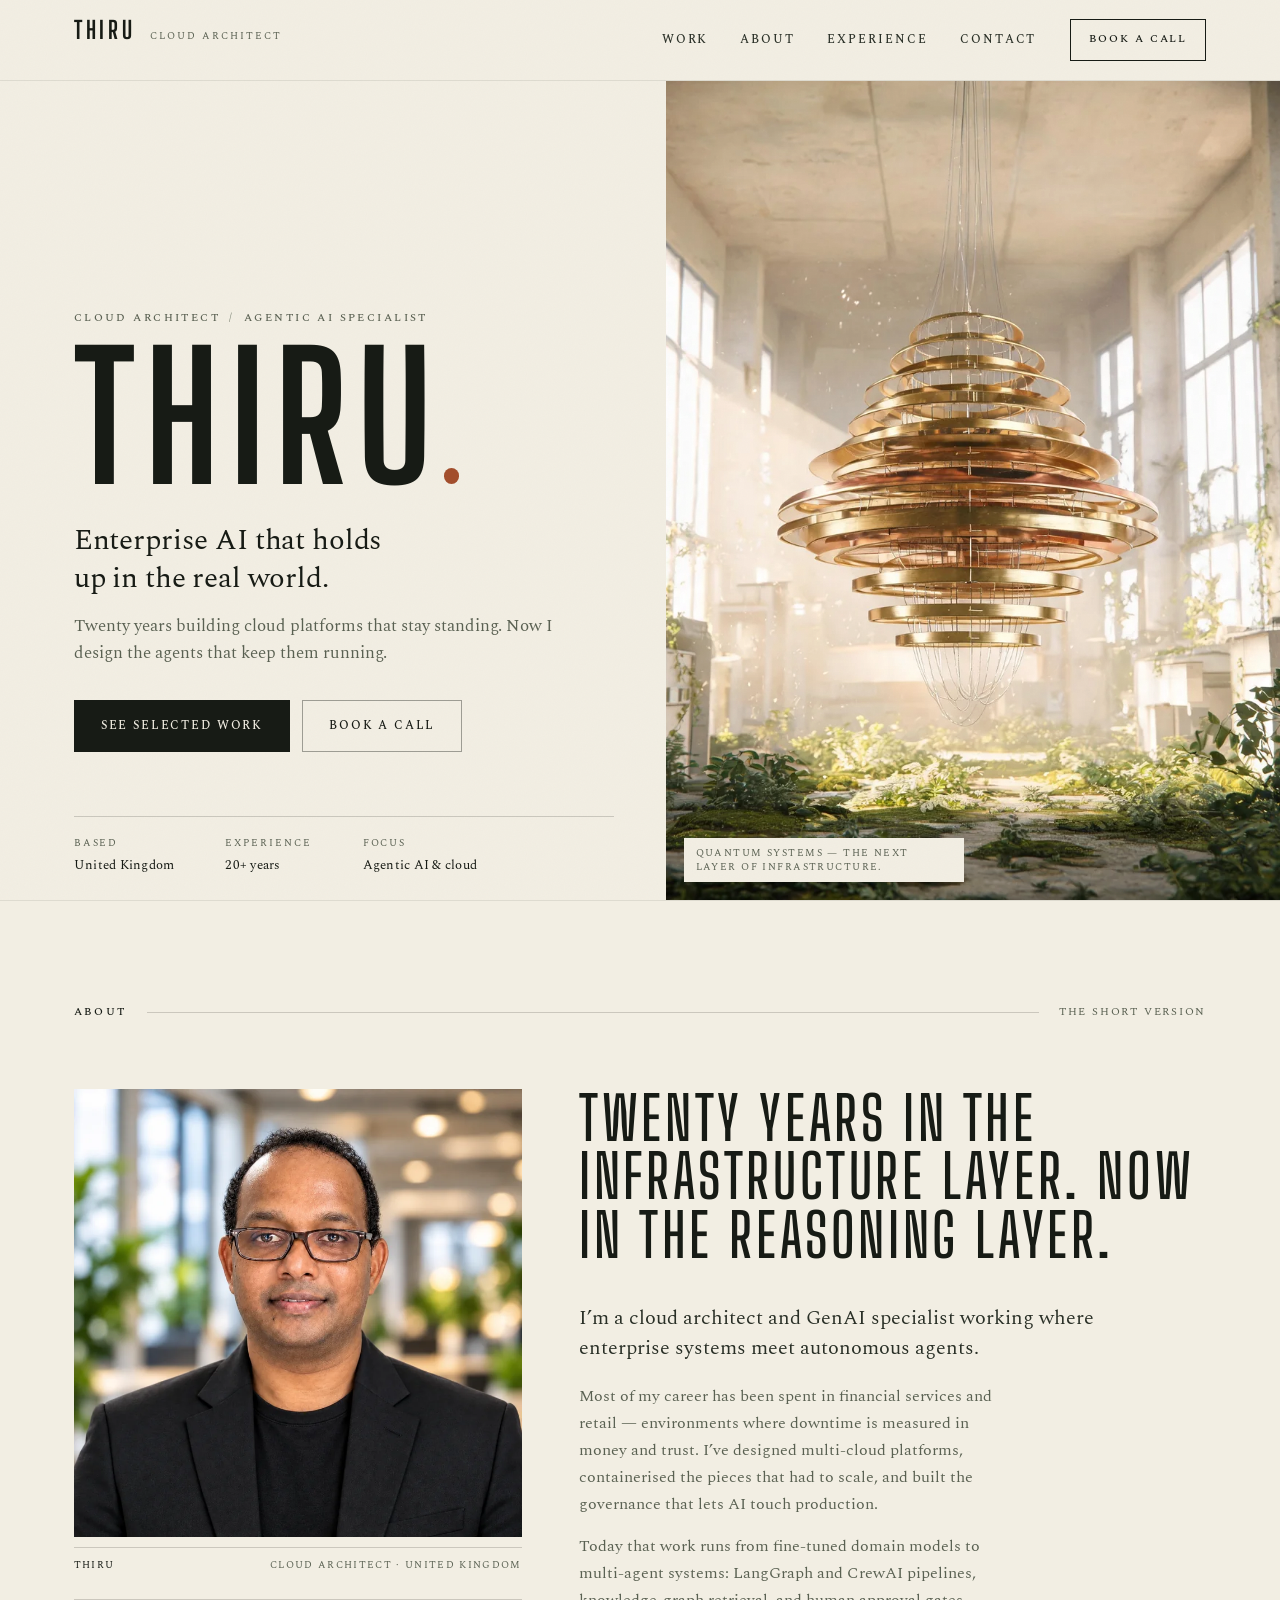
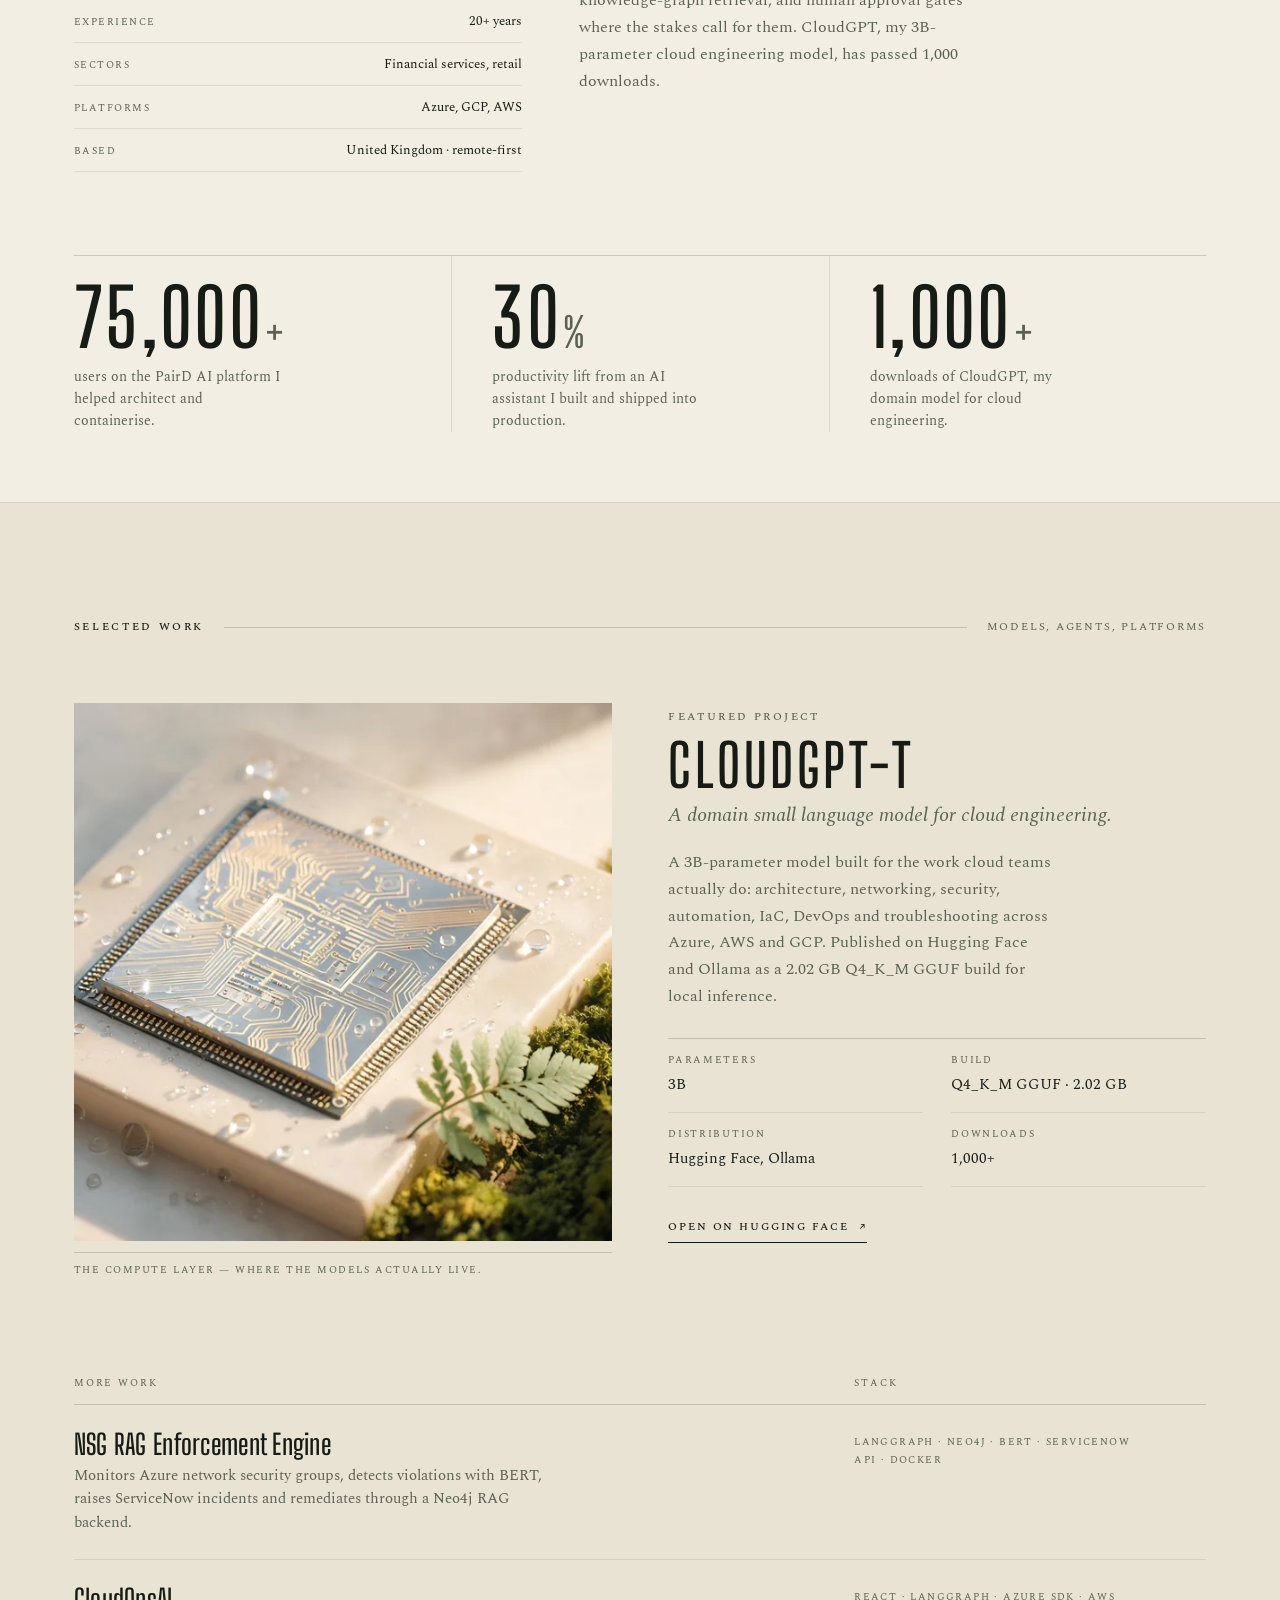
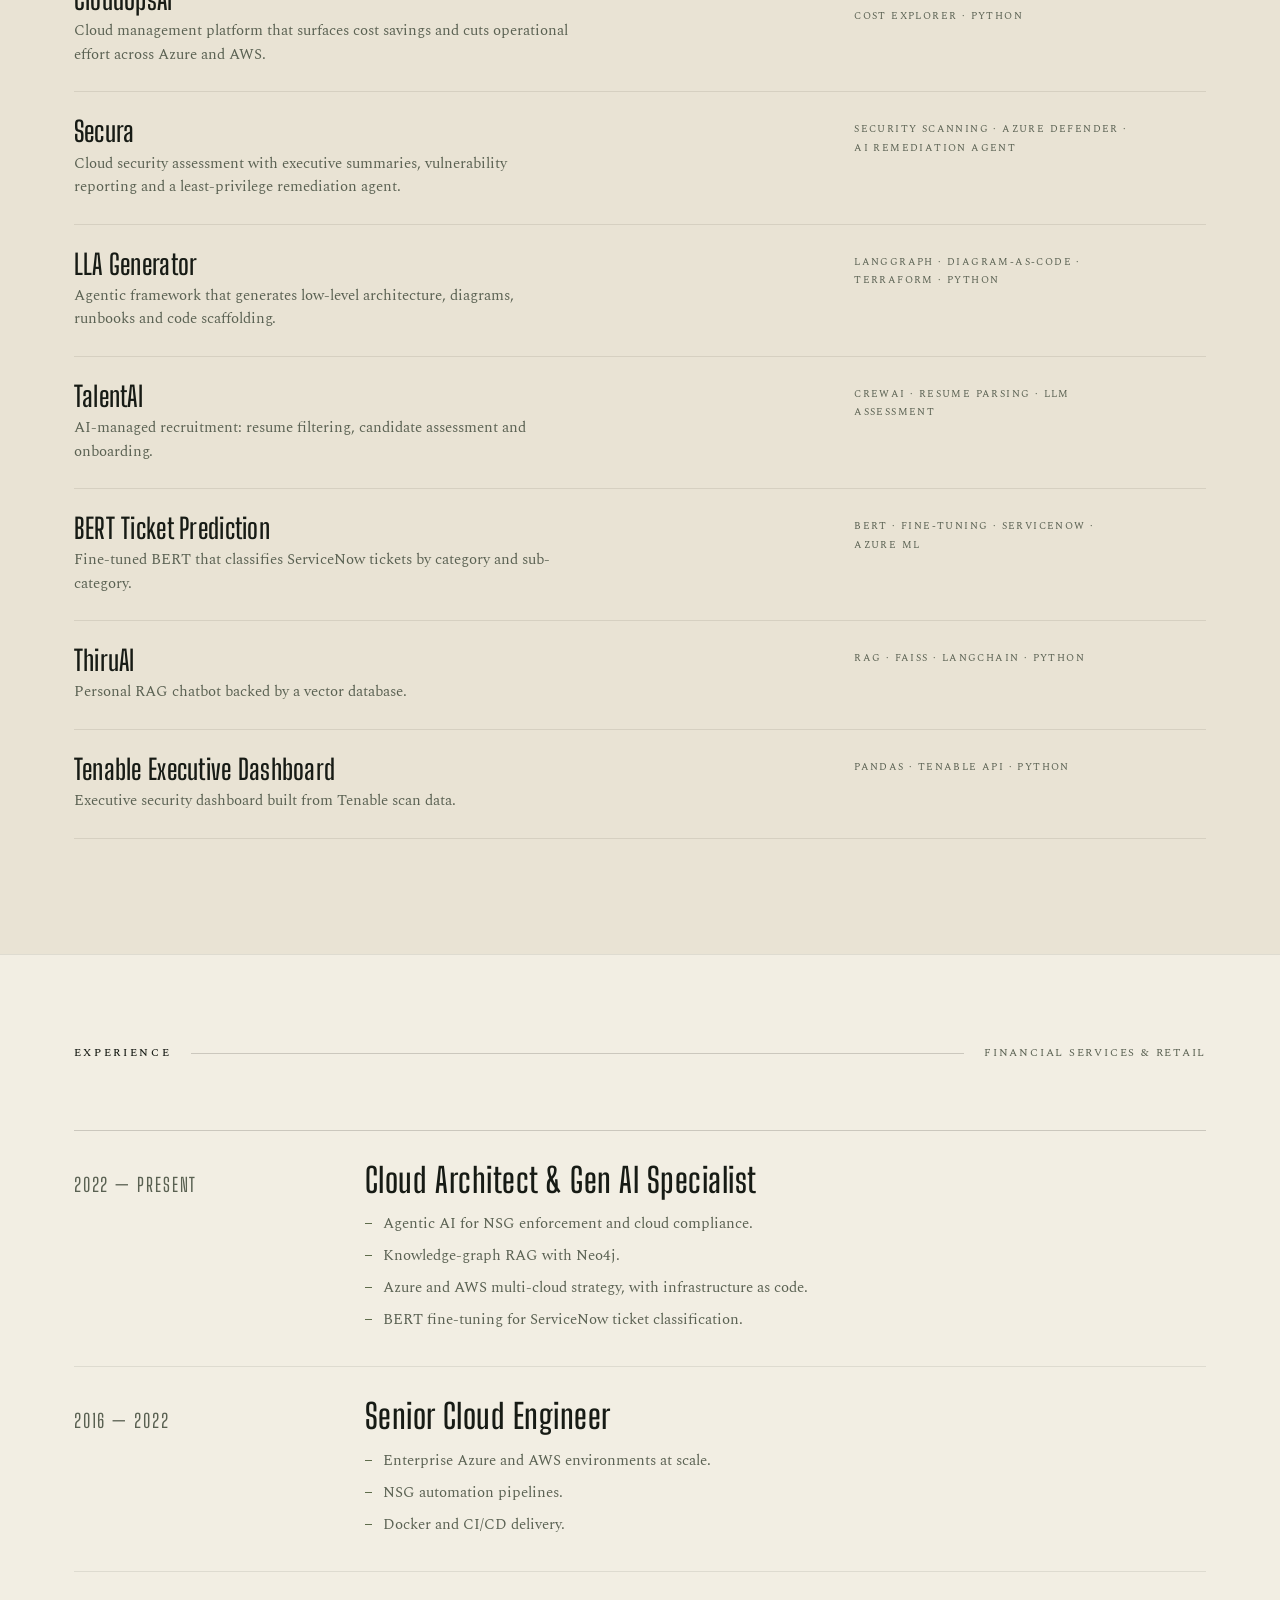
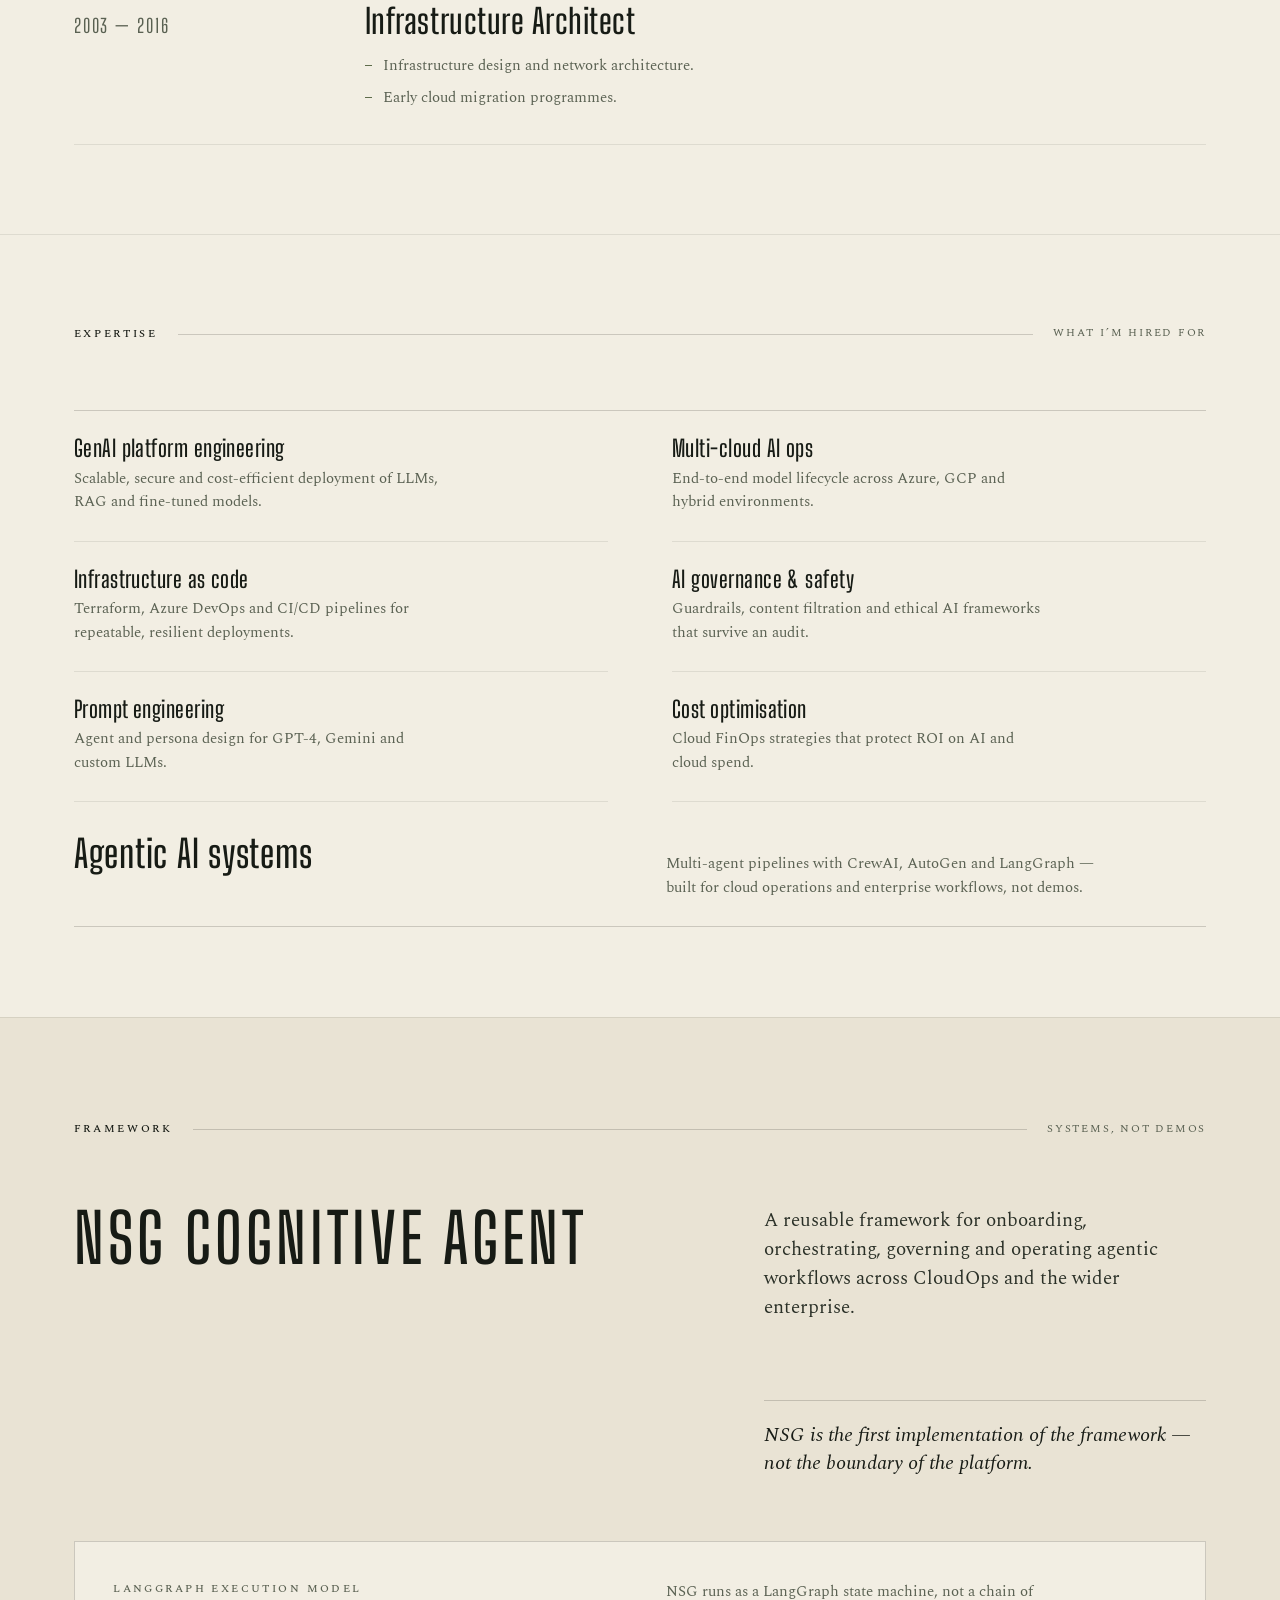
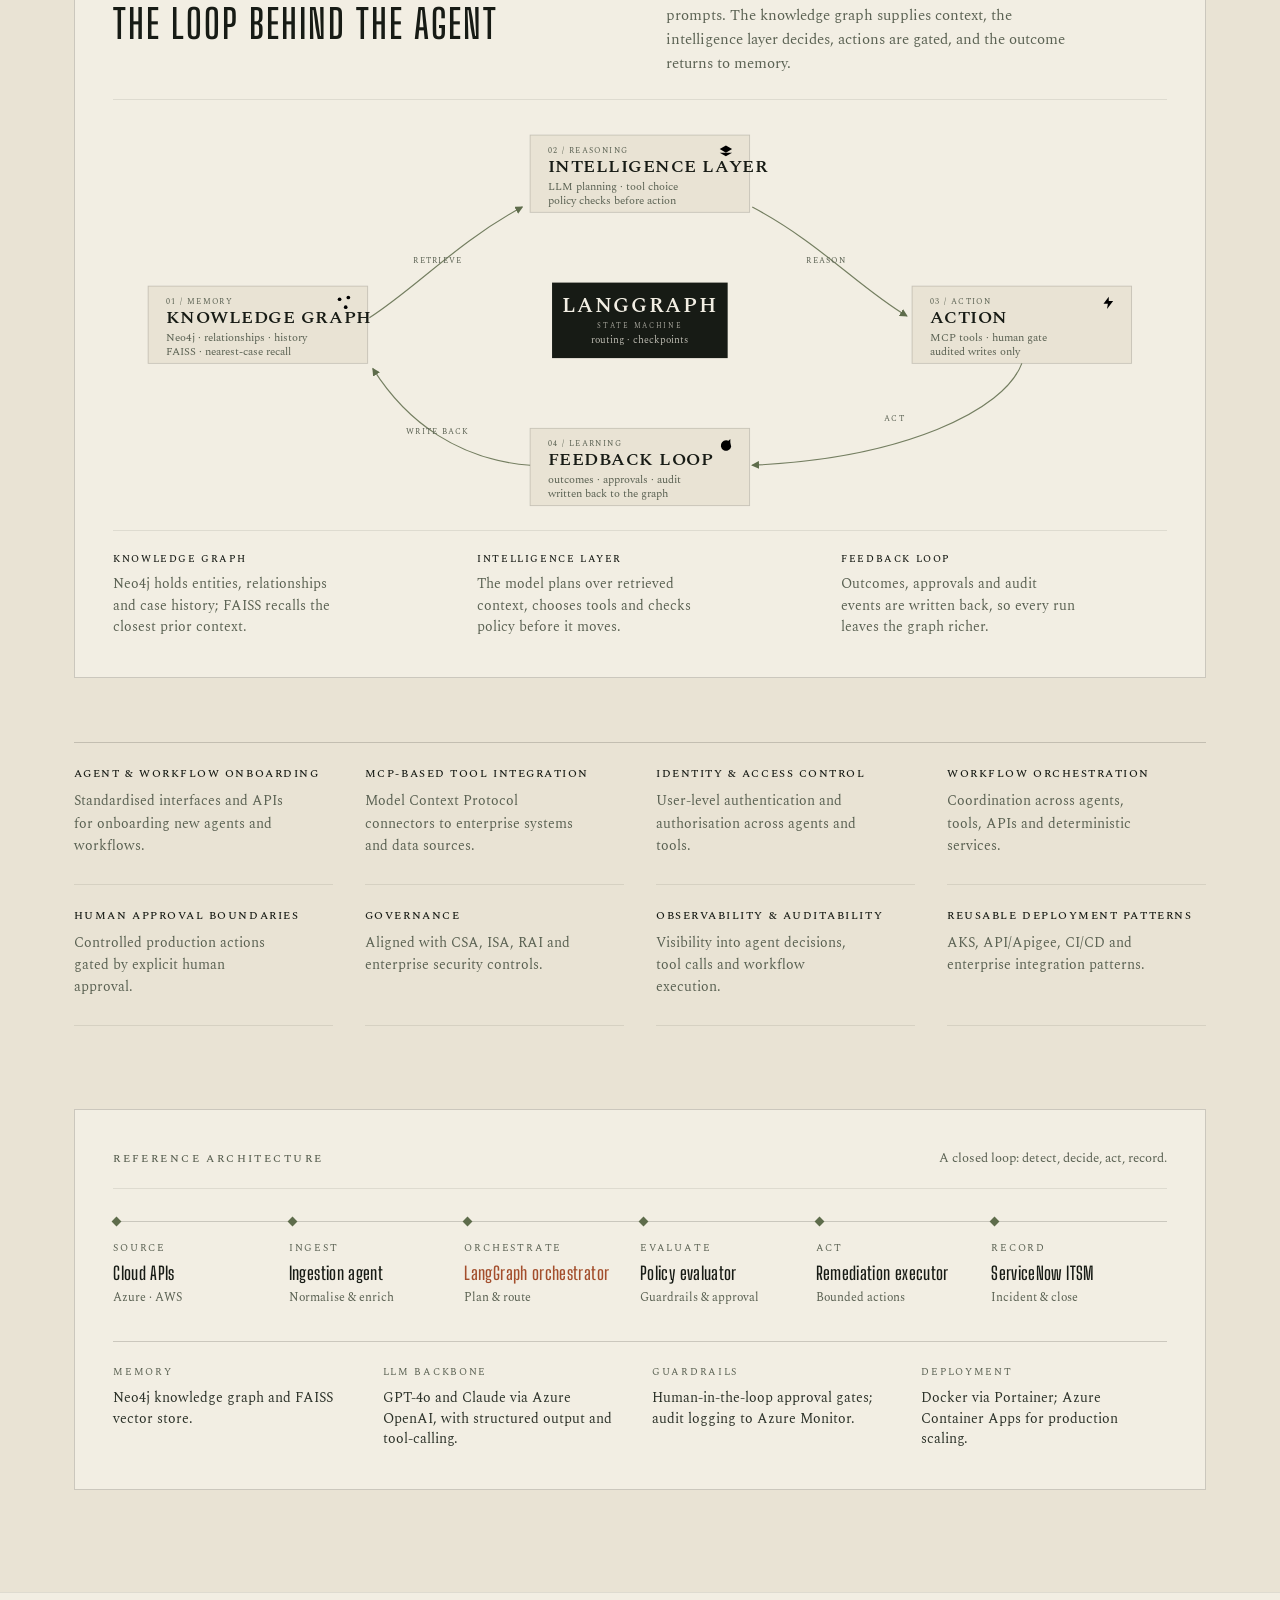
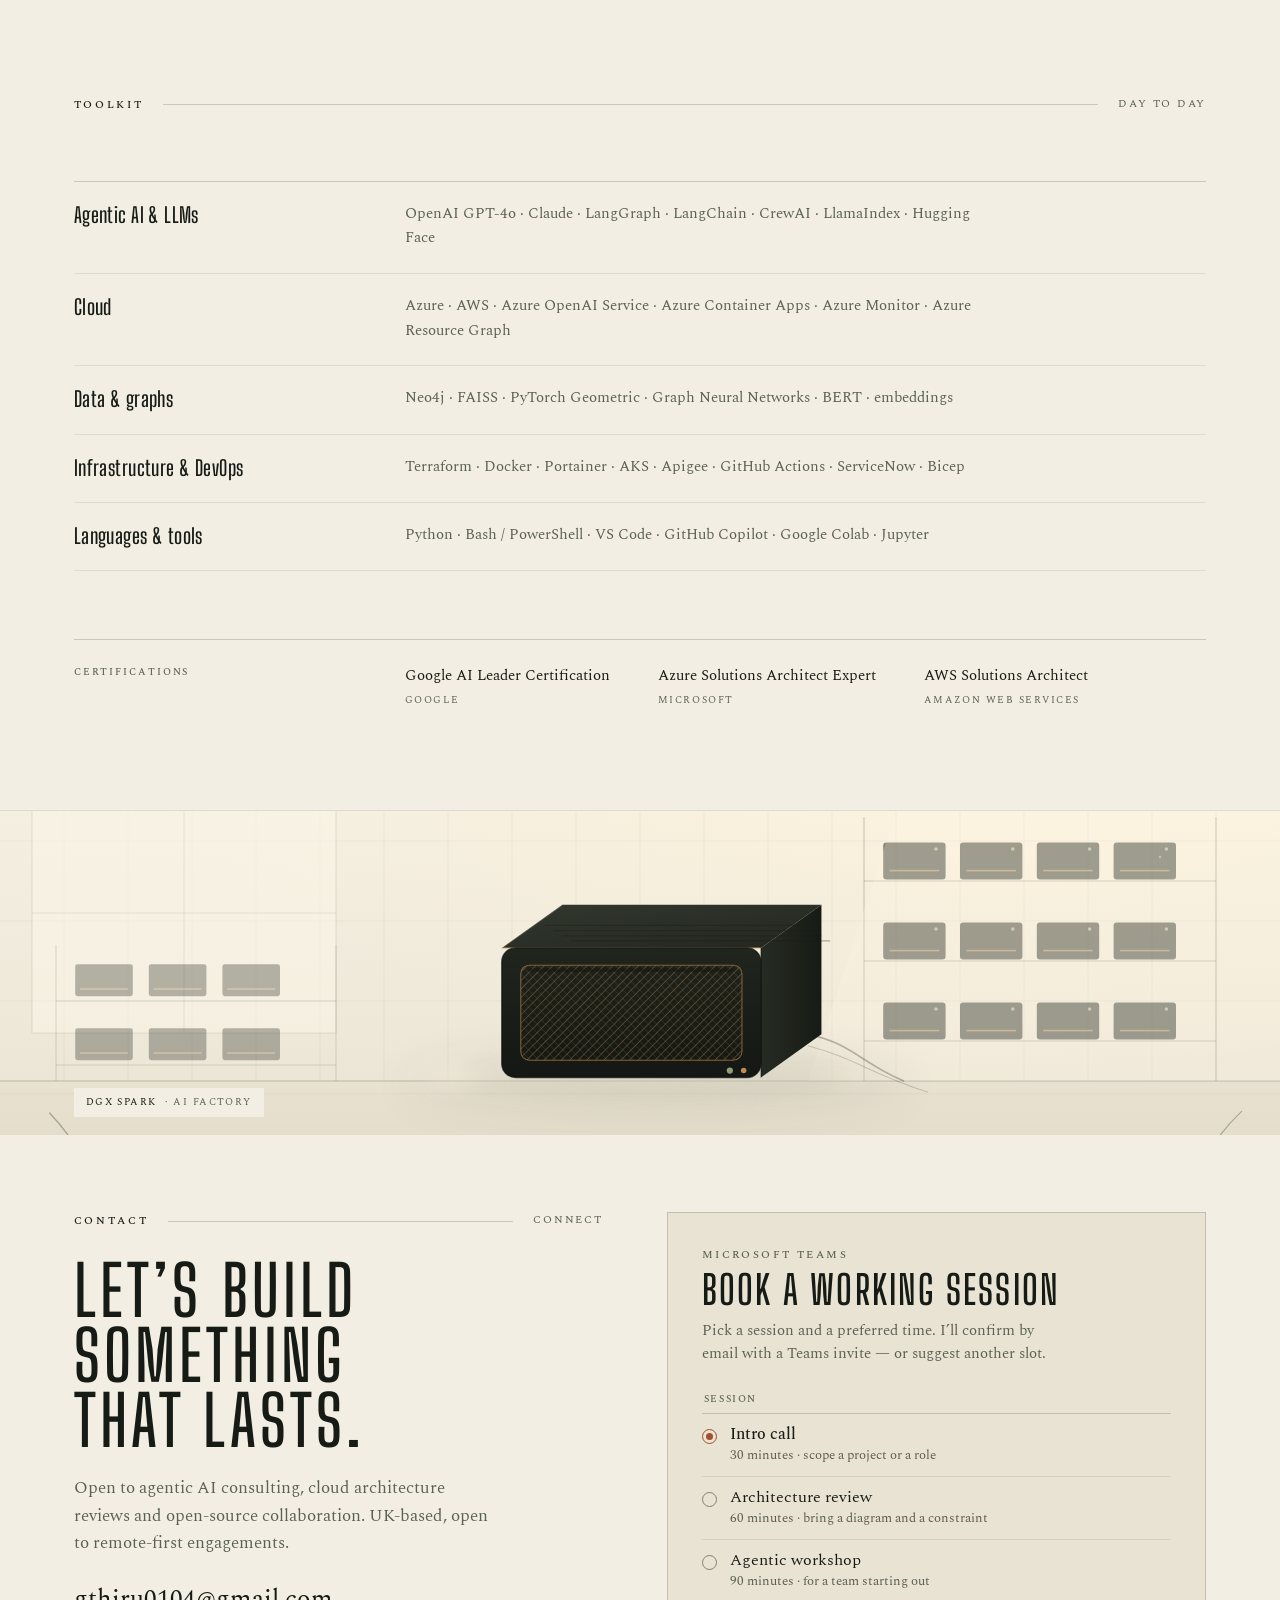
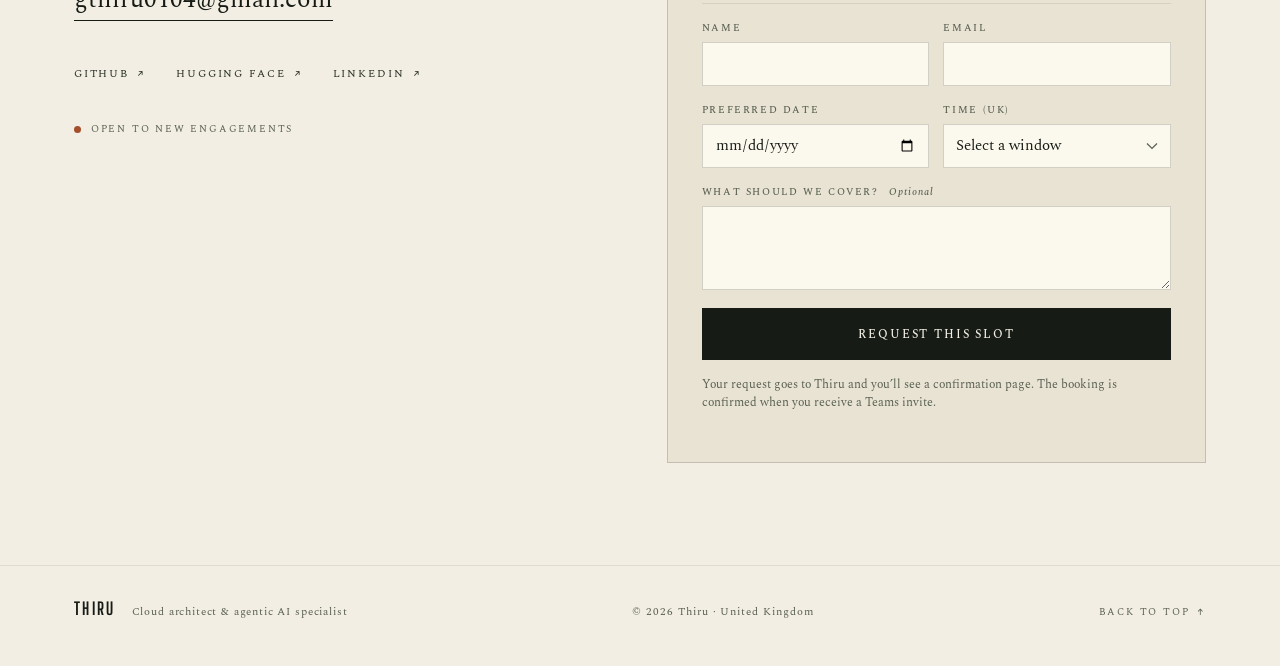
==== commit 26e39894: "Refine the LangGraph loop diagram" ====
--- a/index.html
+++ b/index.html
@@ -392,7 +392,7 @@
         </div>
 
         <div class="loop-figure">
-          <svg class="loop-svg" viewBox="0 0 1200 520" role="img" aria-labelledby="loop-title loop-desc">
+          <svg class="loop-svg" viewBox="0 0 1200 470" role="img" aria-labelledby="loop-title loop-desc">
             <title id="loop-title">The LangGraph execution loop</title>
             <desc id="loop-desc">The knowledge graph feeds the intelligence layer, which acts through governed tools. Outcomes, approvals and audit events return to the knowledge graph. LangGraph orchestrates every step.</desc>
 
@@ -402,54 +402,69 @@
               </marker>
             </defs>
 
-            <circle class="loop-orbit" cx="600" cy="260" r="212"/>
-
             <g>
-              <rect class="loop-node-box" x="46" y="208" width="256" height="104"/>
-              <text class="node-index" x="66" y="236">01 / MEMORY</text>
-              <text class="node-title" x="66" y="262">Knowledge graph</text>
-              <text class="node-copy" x="66" y="284">Neo4j &middot; relationships &middot; history</text>
-              <text class="node-copy" x="66" y="301">FAISS &middot; nearest-case recall</text>
+              <rect class="loop-node-box" x="40" y="196" width="250" height="88"/>
+              <text class="node-index" x="60" y="216">01 / MEMORY</text>
+              <text class="node-title" x="60" y="238">Knowledge graph</text>
+              <text class="node-copy" x="60" y="258">Neo4j &middot; relationships &middot; history</text>
+              <text class="node-copy" x="60" y="274">FAISS &middot; nearest-case recall</text>
+              <g class="node-icon" transform="translate(254 206)">
+                <circle cx="4" cy="5" r="2.1"/>
+                <circle cx="14" cy="3" r="2.1"/>
+                <circle cx="11" cy="14" r="2.1"/>
+                <path d="M5.7 6.2L12.2 3.8M5.8 6.5L10.2 12.4M12.8 5L11.4 12"/>
+              </g>
             </g>
 
             <g>
-              <rect class="loop-node-box" x="472" y="28" width="256" height="104"/>
-              <text class="node-index" x="492" y="56">02 / REASONING</text>
-              <text class="node-title" x="492" y="82">Intelligence layer</text>
-              <text class="node-copy" x="492" y="104">LLM planning &middot; tool choice</text>
-              <text class="node-copy" x="492" y="121">policy checks before action</text>
+              <rect class="loop-node-box" x="475" y="24" width="250" height="88"/>
+              <text class="node-index" x="495" y="44">02 / REASONING</text>
+              <text class="node-title" x="495" y="66">Intelligence layer</text>
+              <text class="node-copy" x="495" y="86">LLM planning &middot; tool choice</text>
+              <text class="node-copy" x="495" y="102">policy checks before action</text>
+              <g class="node-icon" transform="translate(689 34)">
+                <path d="M9 2L16 6L9 10L2 6Z"/>
+                <path d="M2 10L9 14L16 10"/>
+              </g>
             </g>
 
             <g>
-              <rect class="loop-node-box" x="898" y="208" width="256" height="104"/>
-              <text class="node-index" x="918" y="236">03 / ACTION</text>
-              <text class="node-title" x="918" y="262">Action</text>
-              <text class="node-copy" x="918" y="284">MCP tools &middot; human gate</text>
-              <text class="node-copy" x="918" y="301">audited writes only</text>
+              <rect class="loop-node-box" x="910" y="196" width="250" height="88"/>
+              <text class="node-index" x="930" y="216">03 / ACTION</text>
+              <text class="node-title" x="930" y="238">Action</text>
+              <text class="node-copy" x="930" y="258">MCP tools &middot; human gate</text>
+              <text class="node-copy" x="930" y="274">audited writes only</text>
+              <g class="node-icon" transform="translate(1124 206)">
+                <path d="M10 2L4 10H9L8 16L15 7H10Z"/>
+              </g>
             </g>
 
             <g>
-              <rect class="loop-node-box" x="472" y="388" width="256" height="104"/>
-              <text class="node-index" x="492" y="416">04 / LEARNING</text>
-              <text class="node-title" x="492" y="442">Feedback loop</text>
-              <text class="node-copy" x="492" y="464">outcomes &middot; approvals &middot; audit</text>
-              <text class="node-copy" x="492" y="481">written back to the graph</text>
+              <rect class="loop-node-box" x="475" y="358" width="250" height="88"/>
+              <text class="node-index" x="495" y="378">04 / LEARNING</text>
+              <text class="node-title" x="495" y="400">Feedback loop</text>
+              <text class="node-copy" x="495" y="420">outcomes &middot; approvals &middot; audit</text>
+              <text class="node-copy" x="495" y="436">written back to the graph</text>
+              <g class="node-icon" transform="translate(689 368)">
+                <path d="M14 6A6 6 0 1 0 15 11"/>
+                <path d="M14 2V6H10"/>
+              </g>
             </g>
 
-            <rect class="loop-core" x="486" y="204" width="228" height="112"/>
-            <text class="core-title" x="600" y="247" text-anchor="middle">LANGGRAPH</text>
-            <text class="core-meta" x="600" y="267" text-anchor="middle">STATE MACHINE</text>
-            <text class="core-copy" x="600" y="289" text-anchor="middle">routing &middot; checkpoints</text>
-
-            <path class="loop-edge" d="M302 245C350 200 400 152 466 116" marker-end="url(#loop-arrow)"/>
-            <path class="loop-edge" d="M734 116C800 152 850 200 894 238" marker-end="url(#loop-arrow)"/>
-            <path class="loop-edge" d="M1000 312C980 380 850 430 734 436" marker-end="url(#loop-arrow)"/>
-            <path class="loop-edge" d="M472 436C380 430 320 380 306 318" marker-end="url(#loop-arrow)"/>
-
-            <text class="edge-label" x="365" y="172" text-anchor="middle">retrieve</text>
-            <text class="edge-label" x="818" y="172" text-anchor="middle">reason</text>
-            <text class="edge-label" x="858" y="400" text-anchor="middle">act</text>
-            <text class="edge-label" x="365" y="402" text-anchor="middle">write back</text>
+            <rect class="loop-core" x="500" y="192" width="200" height="86"/>
+            <text class="core-title" x="600" y="226" text-anchor="middle">LANGGRAPH</text>
+            <text class="core-meta" x="600" y="244" text-anchor="middle">STATE MACHINE</text>
+            <text class="core-copy" x="600" y="261" text-anchor="middle">routing &middot; checkpoints</text>
+
+            <path class="loop-edge" d="M292 232C345 198 392 146 466 106" marker-end="url(#loop-arrow)"/>
+            <path class="loop-edge" d="M728 106C804 146 850 198 904 230" marker-end="url(#loop-arrow)"/>
+            <path class="loop-edge" d="M1035 284C1015 338 900 392 728 400" marker-end="url(#loop-arrow)"/>
+            <path class="loop-edge" d="M475 400C395 394 335 352 296 290" marker-end="url(#loop-arrow)"/>
+
+            <text class="edge-label" x="370" y="170" text-anchor="middle">retrieve</text>
+            <text class="edge-label" x="812" y="170" text-anchor="middle">reason</text>
+            <text class="edge-label" x="890" y="350" text-anchor="middle">act</text>
+            <text class="edge-label" x="370" y="364" text-anchor="middle">write back</text>
           </svg>
         </div>
 
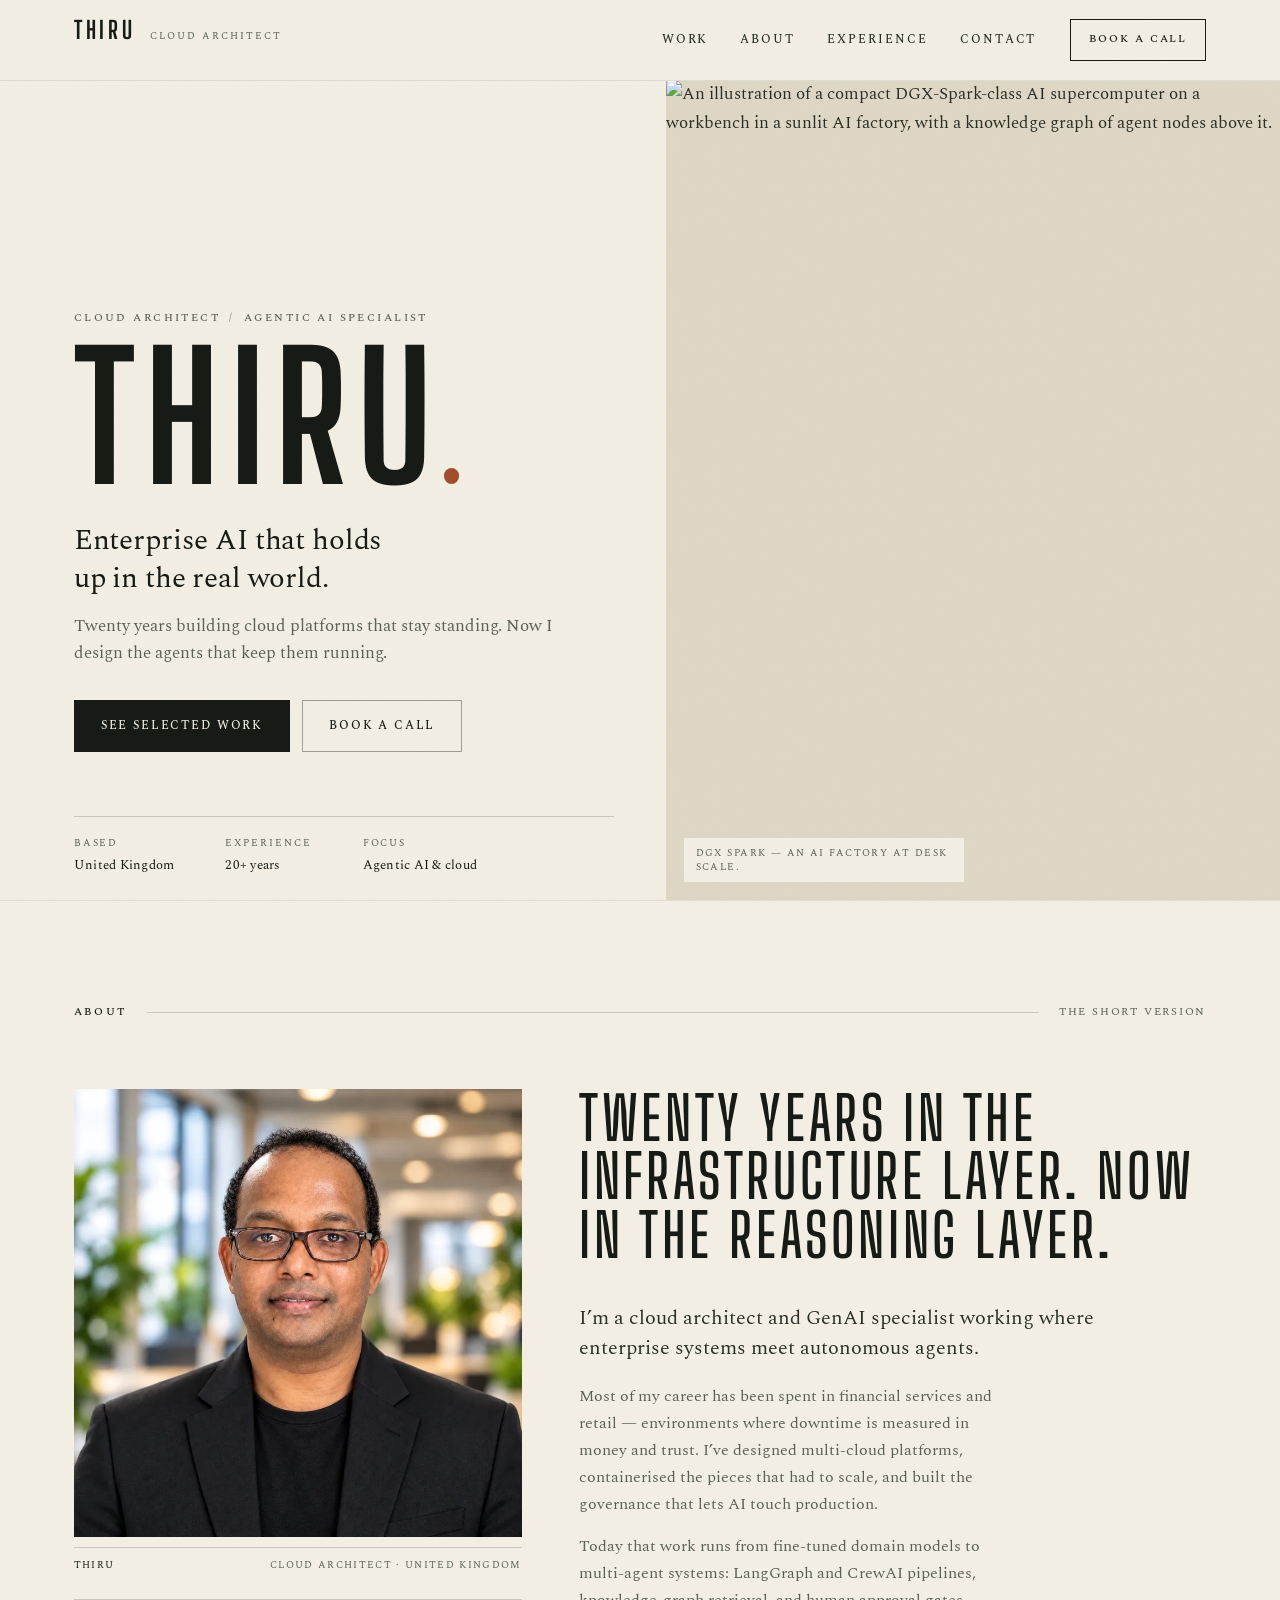
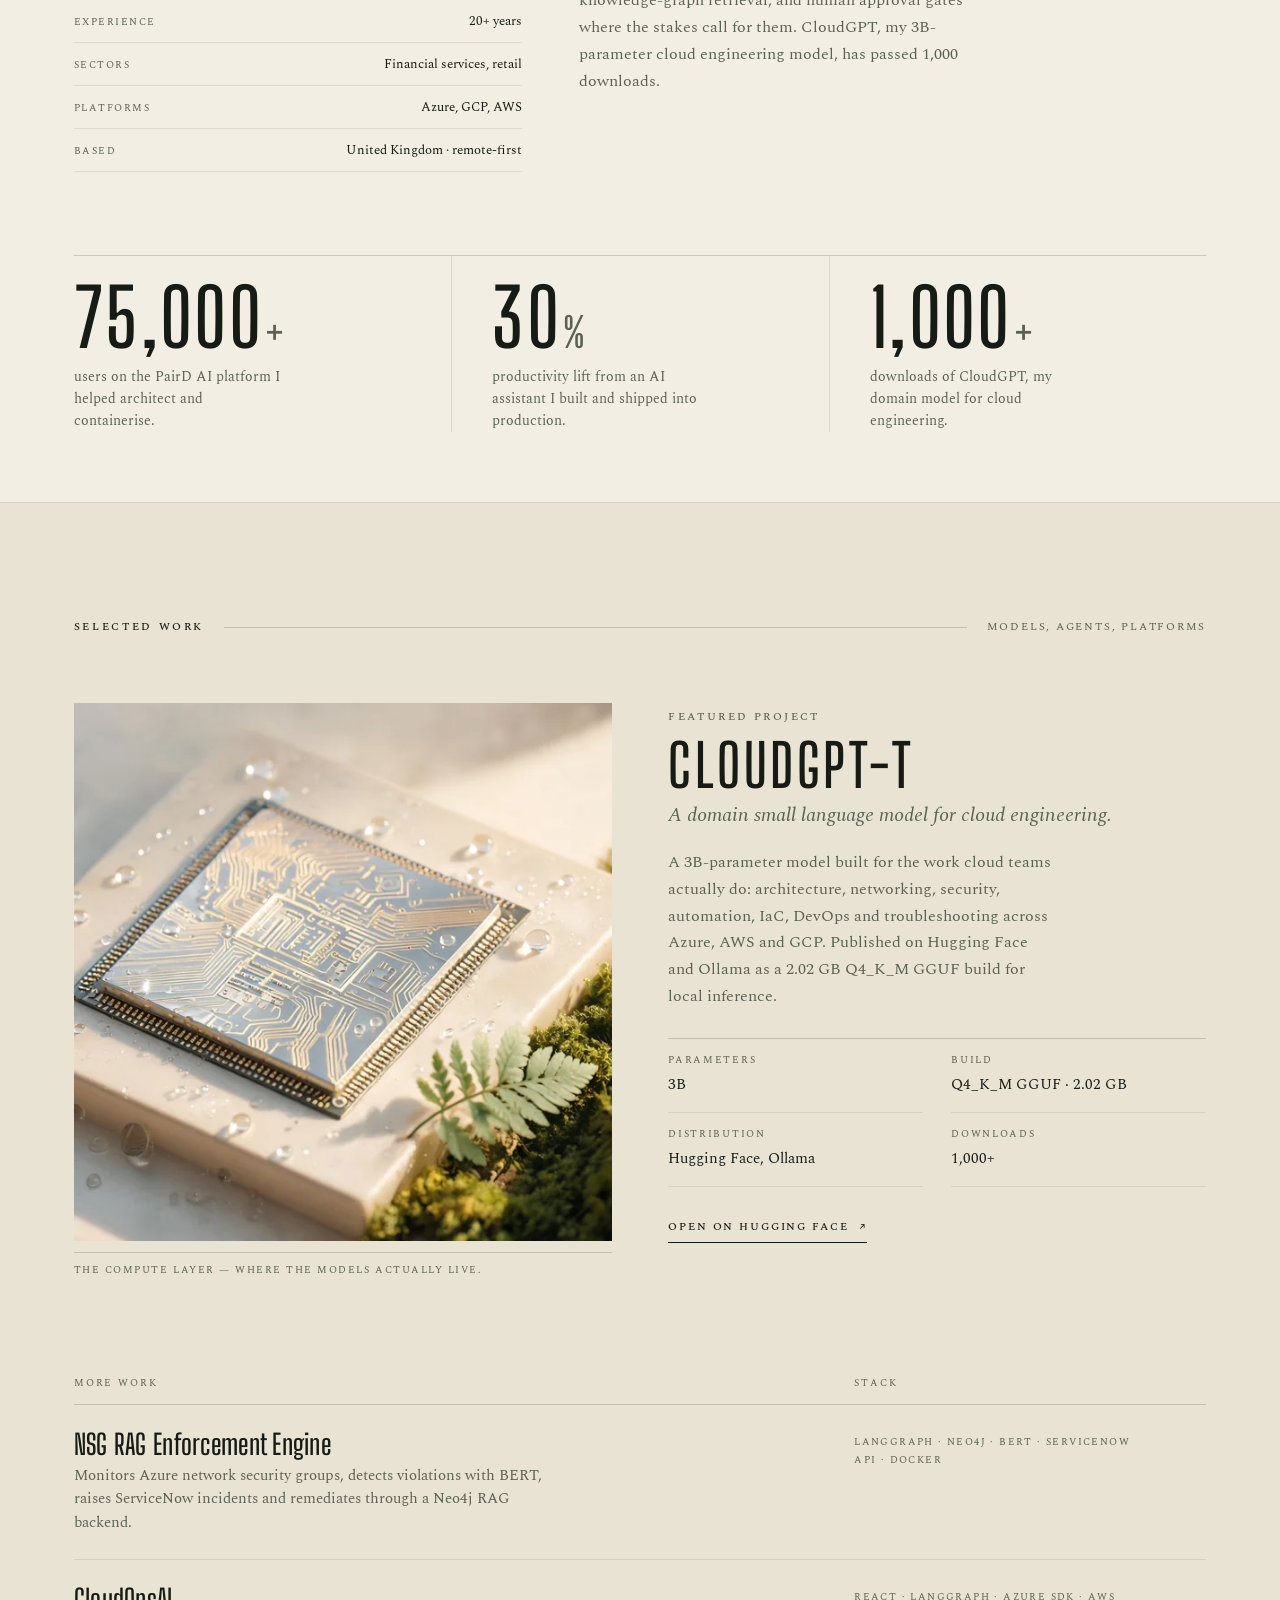
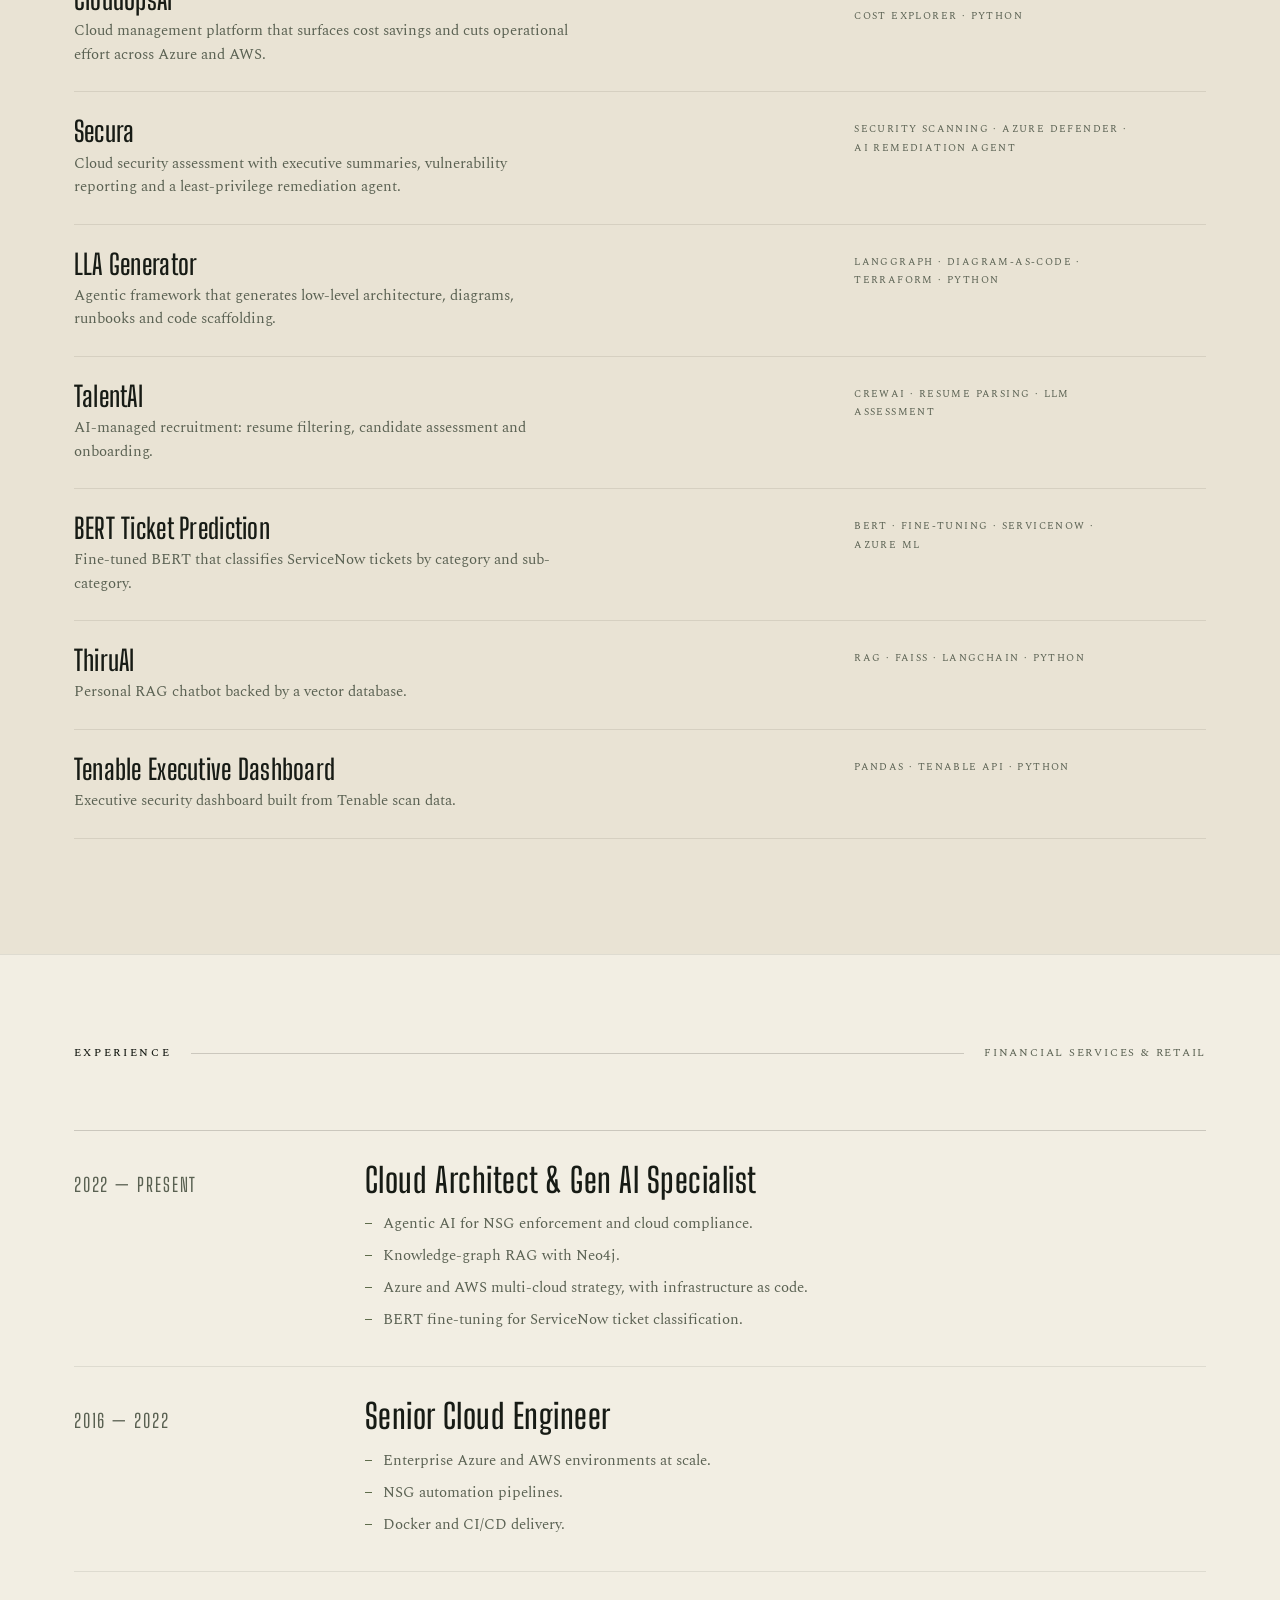
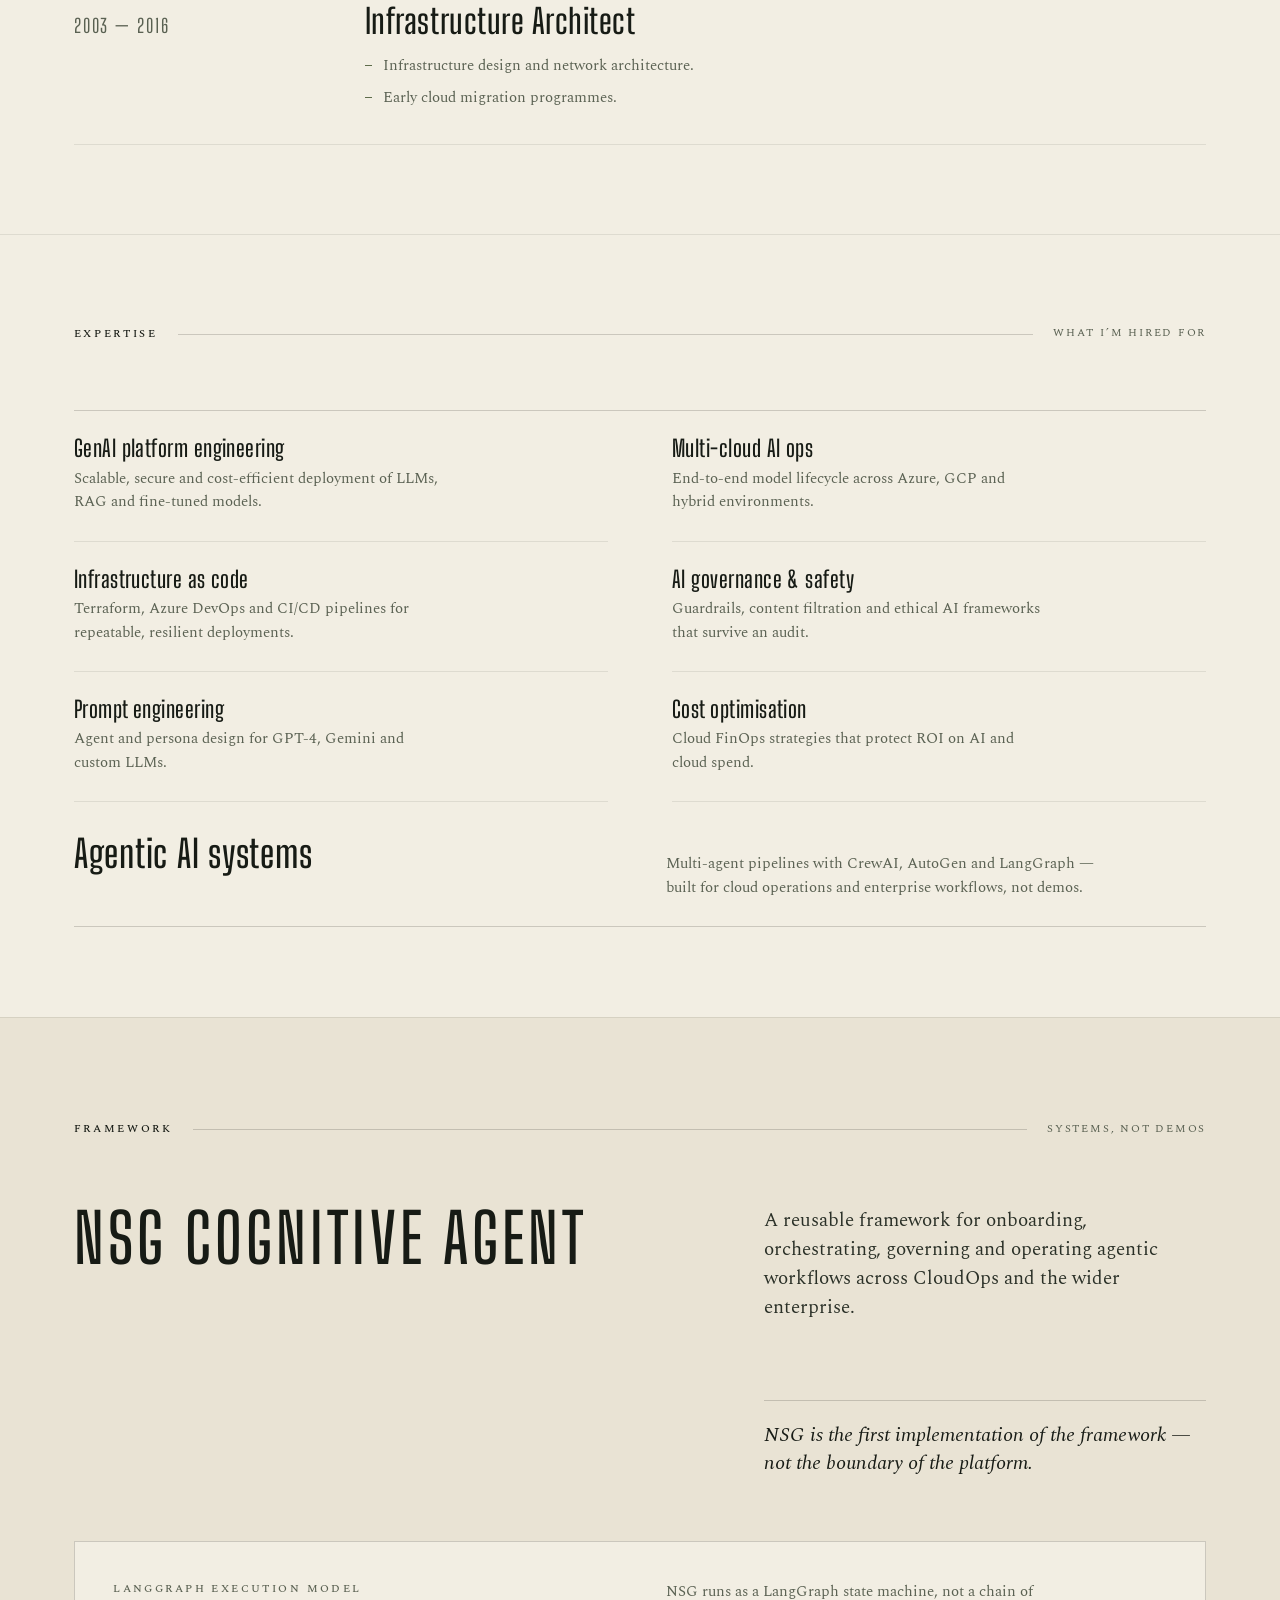
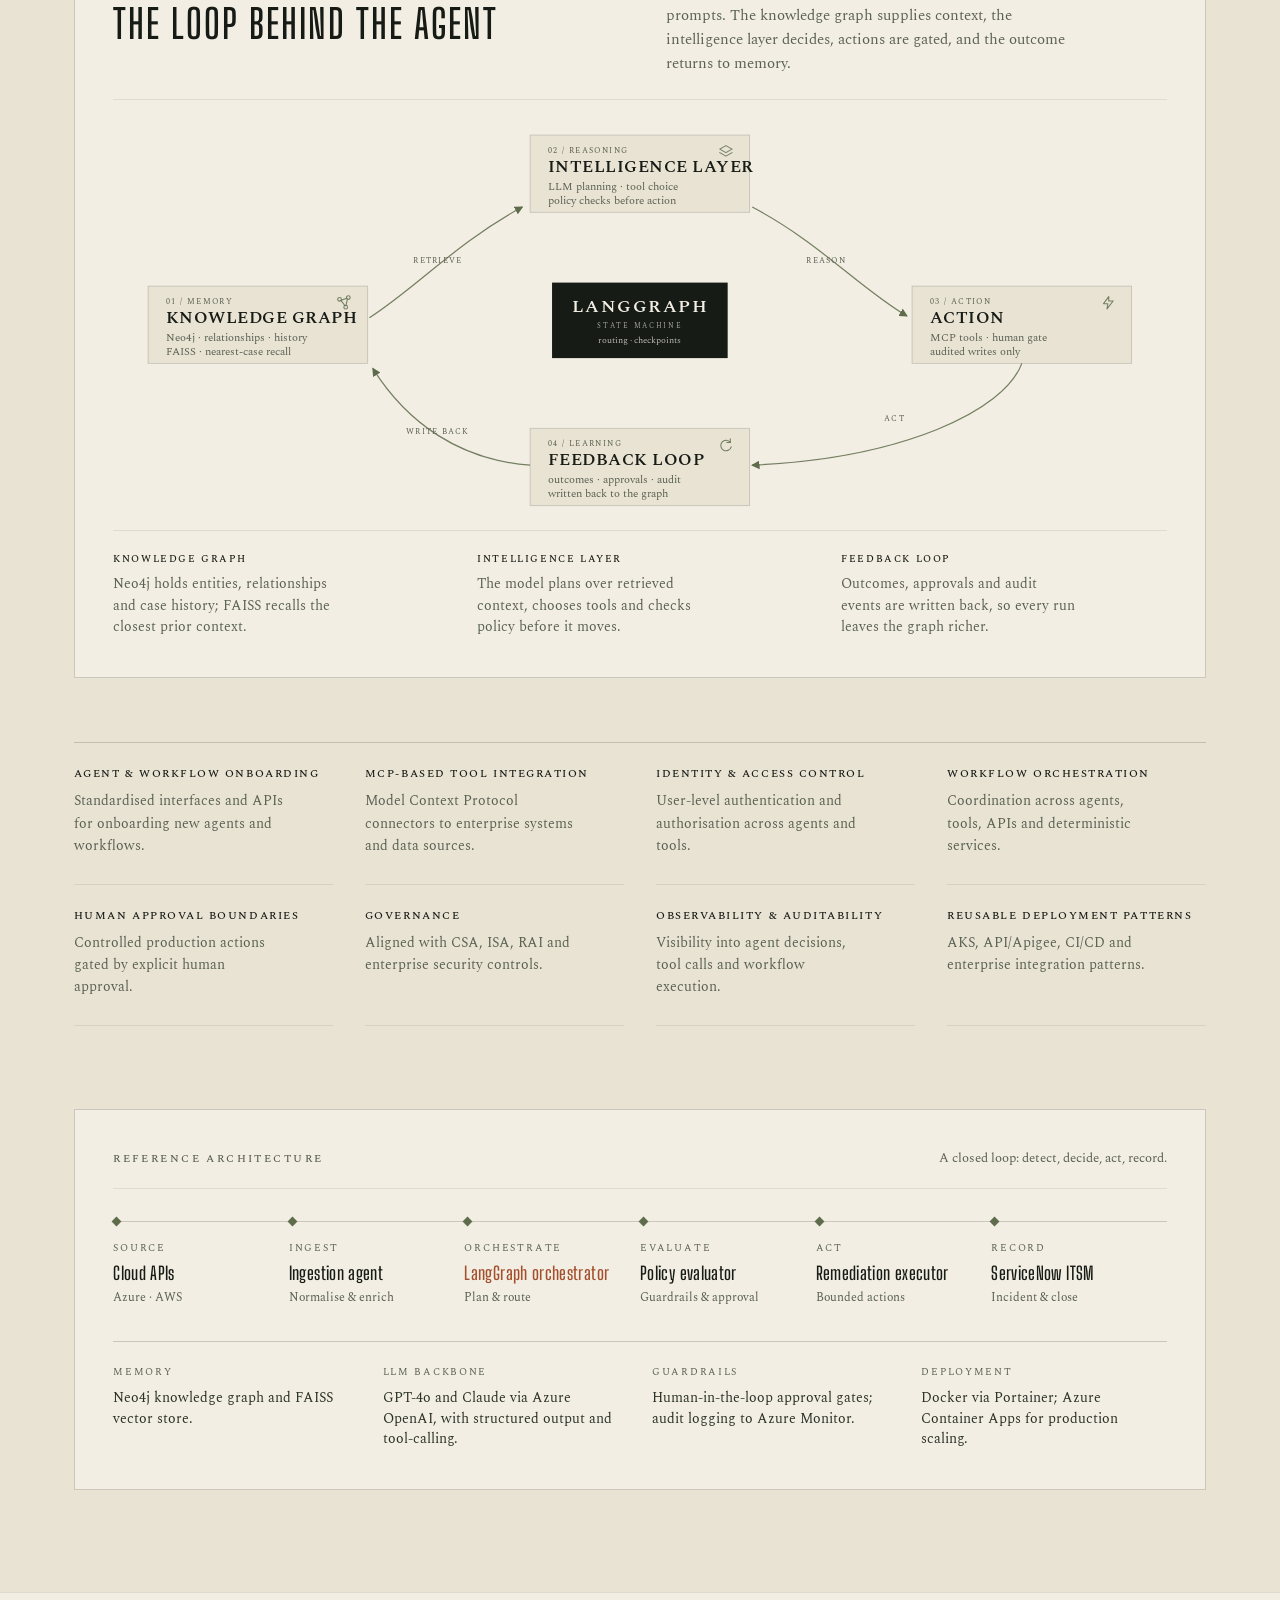
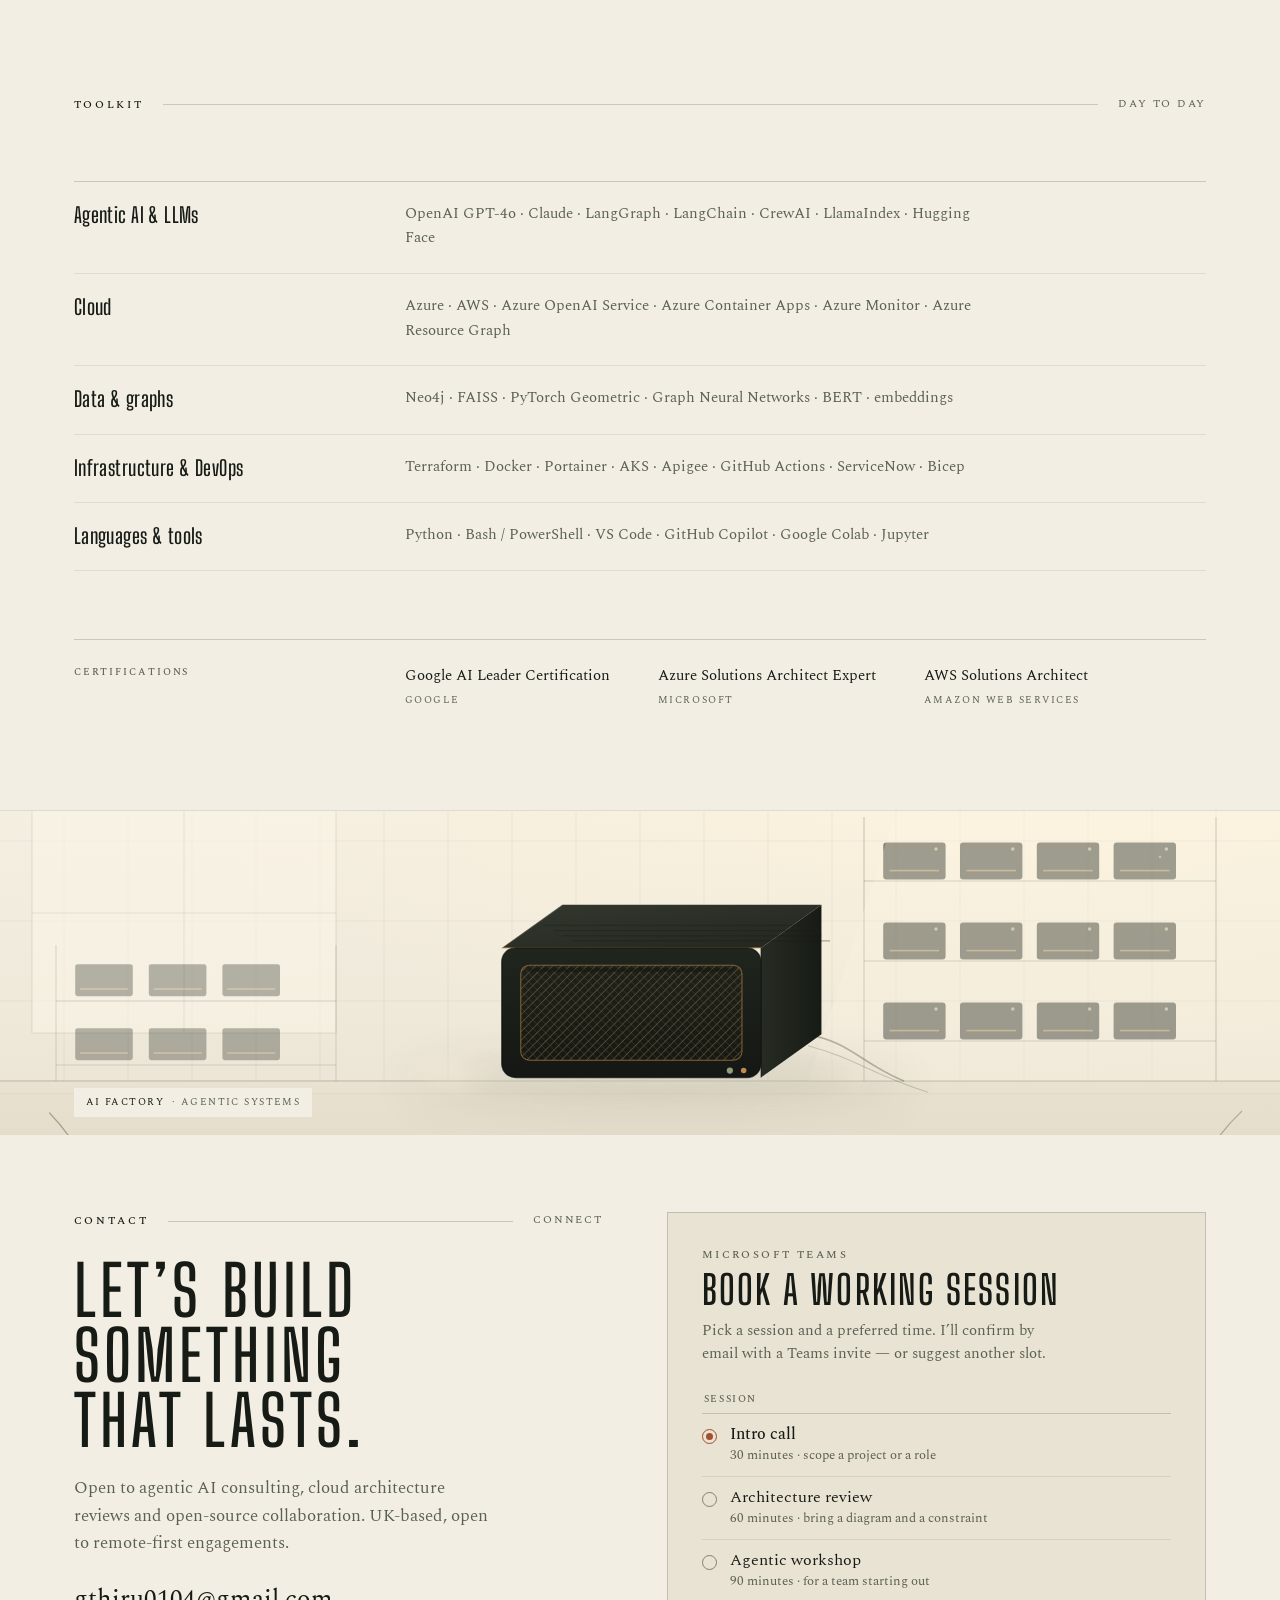
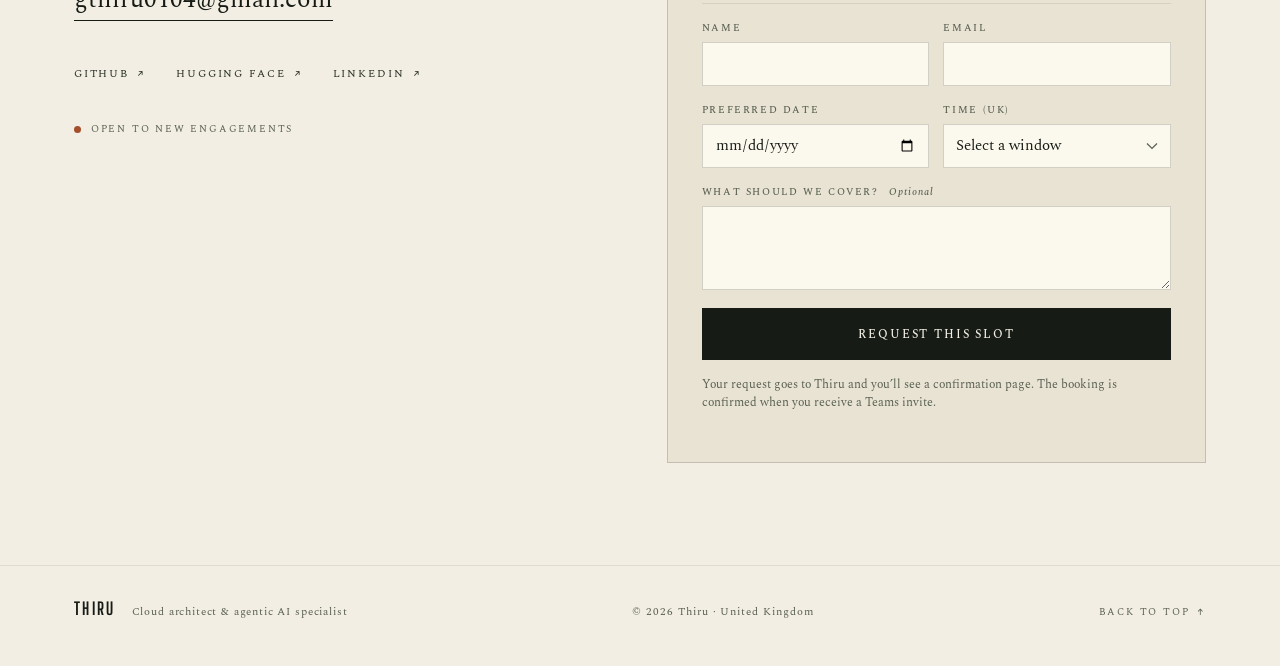
==== commit 90668a1a: "Update hero to AI factory / DGX Spark imagery" ====
--- a/index.html
+++ b/index.html
@@ -9,13 +9,13 @@
 <meta property="og:type" content="website">
 <meta property="og:title" content="Thiru — Cloud Architect &amp; Agentic AI Specialist">
 <meta property="og:description" content="Twenty years in the infrastructure layer. Now in the reasoning layer. Enterprise AI that holds up in the real world.">
-<meta property="og:image" content="assets/quantum-hall.webp">
+<meta property="og:image" content="assets/quantum-chip.webp">
 <meta name="twitter:card" content="summary_large_image">
 <link rel="icon" href="data:image/svg+xml,%3Csvg xmlns='http://www.w3.org/2000/svg' viewBox='0 0 32 32'%3E%3Crect width='32' height='32' fill='%23F2EEE3'/%3E%3Crect x='12' y='12' width='8' height='8' fill='%23A34E2C'/%3E%3C/svg%3E">
 <link rel="preconnect" href="https://fonts.googleapis.com">
 <link rel="preconnect" href="https://fonts.gstatic.com" crossorigin>
 <link href="https://fonts.googleapis.com/css2?family=Big+Shoulders+Display:wght@500;600;700&family=Spectral:ital,wght@0,400;0,500;1,400&display=swap" rel="stylesheet">
-<link rel="preload" as="image" href="assets/quantum-hall.webp" imagesrcset="assets/quantum-hall-900.webp 900w, assets/quantum-hall.webp 1400w" imagesizes="(min-width: 900px) 48vw, 100vw">
+<link rel="preload" as="image" href="assets/hero-ai-factory.svg">
 <link rel="stylesheet" href="styles.css">
 <script>document.documentElement.classList.add('js');</script>
 </head>
@@ -90,12 +90,10 @@
         <div><dt>Focus</dt><dd>Agentic AI &amp; cloud</dd></div>
       </dl>
     </div>
-    <figure class="hero-media">
-      <img src="assets/quantum-hall.webp"
-           srcset="assets/quantum-hall-900.webp 900w, assets/quantum-hall.webp 1400w"
-           sizes="(min-width: 900px) 48vw, 100vw" width="1400" height="1750" fetchpriority="high" decoding="async"
-           alt="A golden quantum computing chandelier suspended in a sunlit concrete hall, with ferns and moss growing across the floor.">
-      <figcaption>Quantum systems &mdash; the next layer of infrastructure.</figcaption>
+    <figure class="hero-media hero-media--art">
+      <img src="assets/hero-ai-factory.svg" width="900" height="1100" fetchpriority="high" decoding="async"
+           alt="An illustration of a compact DGX-Spark-class AI supercomputer on a workbench in a sunlit AI factory, with a knowledge graph of agent nodes above it.">
+      <figcaption>DGX Spark &mdash; an AI factory at desk scale.</figcaption>
     </figure>
   </section>
 
@@ -171,7 +169,7 @@
           <img src="assets/quantum-chip.webp"
                srcset="assets/quantum-chip-900.webp 900w, assets/quantum-chip.webp 1600w"
                sizes="(min-width: 960px) 46vw, 100vw" width="1600" height="1067" loading="lazy" decoding="async"
-               alt="A pale quantum processor die with fine gold traces, water droplets and a fern frond at its edge.">
+               alt="A pale AI processor die with fine gold traces, water droplets and a fern frond at its edge.">
           <figcaption>The compute layer &mdash; where the models actually live.</figcaption>
         </figure>
 
@@ -624,7 +622,7 @@
     <figure class="contact-media contact-media--art" data-reveal>
       <img src="assets/ai-factory.svg" width="1600" height="700" loading="lazy" decoding="async"
            alt="An illustration of a compact DGX-Spark-class AI system with a woven gold grille on a workbench in a sunlit AI factory, rows of compute units behind it.">
-      <figcaption class="factory-caption">DGX Spark <span>&middot; AI factory</span></figcaption>
+      <figcaption class="factory-caption">AI factory <span>&middot; agentic systems</span></figcaption>
     </figure>
 
     <div class="wrap contact-wrap">
--- a/styles.css
+++ b/styles.css
@@ -909,14 +909,21 @@
 .loop-svg { display: block; width: 100%; height: auto; }
 .loop-svg text { font-family: var(--font-serif); }
 .loop-node-box { fill: var(--paper-2); stroke: var(--line); stroke-width: 1; }
-.loop-orbit { fill: none; stroke: var(--line); stroke-dasharray: 2 7; }
 .loop-core { fill: var(--ink); }
 .loop-arrow-head { fill: var(--moss); }
 .loop-edge {
   fill: none;
   stroke: var(--moss);
-  stroke-width: 1.3;
+  stroke-width: 1.4;
   stroke-opacity: 0.85;
+}
+.node-icon {
+  fill: none;
+  stroke: var(--moss);
+  stroke-width: 1.2;
+  stroke-opacity: 0.85;
+  stroke-linecap: round;
+  stroke-linejoin: round;
 }
 .node-index {
   font-size: 9px;
@@ -925,7 +932,7 @@
 }
 .node-title {
   font-family: var(--font-display);
-  font-size: 20px;
+  font-size: 19px;
   font-weight: 600;
   letter-spacing: 0.03em;
   text-transform: uppercase;
@@ -940,13 +947,13 @@
 }
 .core-title {
   font-family: var(--font-display);
-  font-size: 24px;
+  font-size: 21px;
   font-weight: 600;
   letter-spacing: 0.08em;
   fill: var(--paper);
 }
 .core-meta { font-size: 8px; letter-spacing: 0.24em; fill: var(--paper); opacity: 0.65; }
-.core-copy { font-size: 11px; fill: var(--paper); opacity: 0.75; }
+.core-copy { font-size: 10px; fill: var(--paper); opacity: 0.75; }
 
 .loop-notes {
   display: grid;
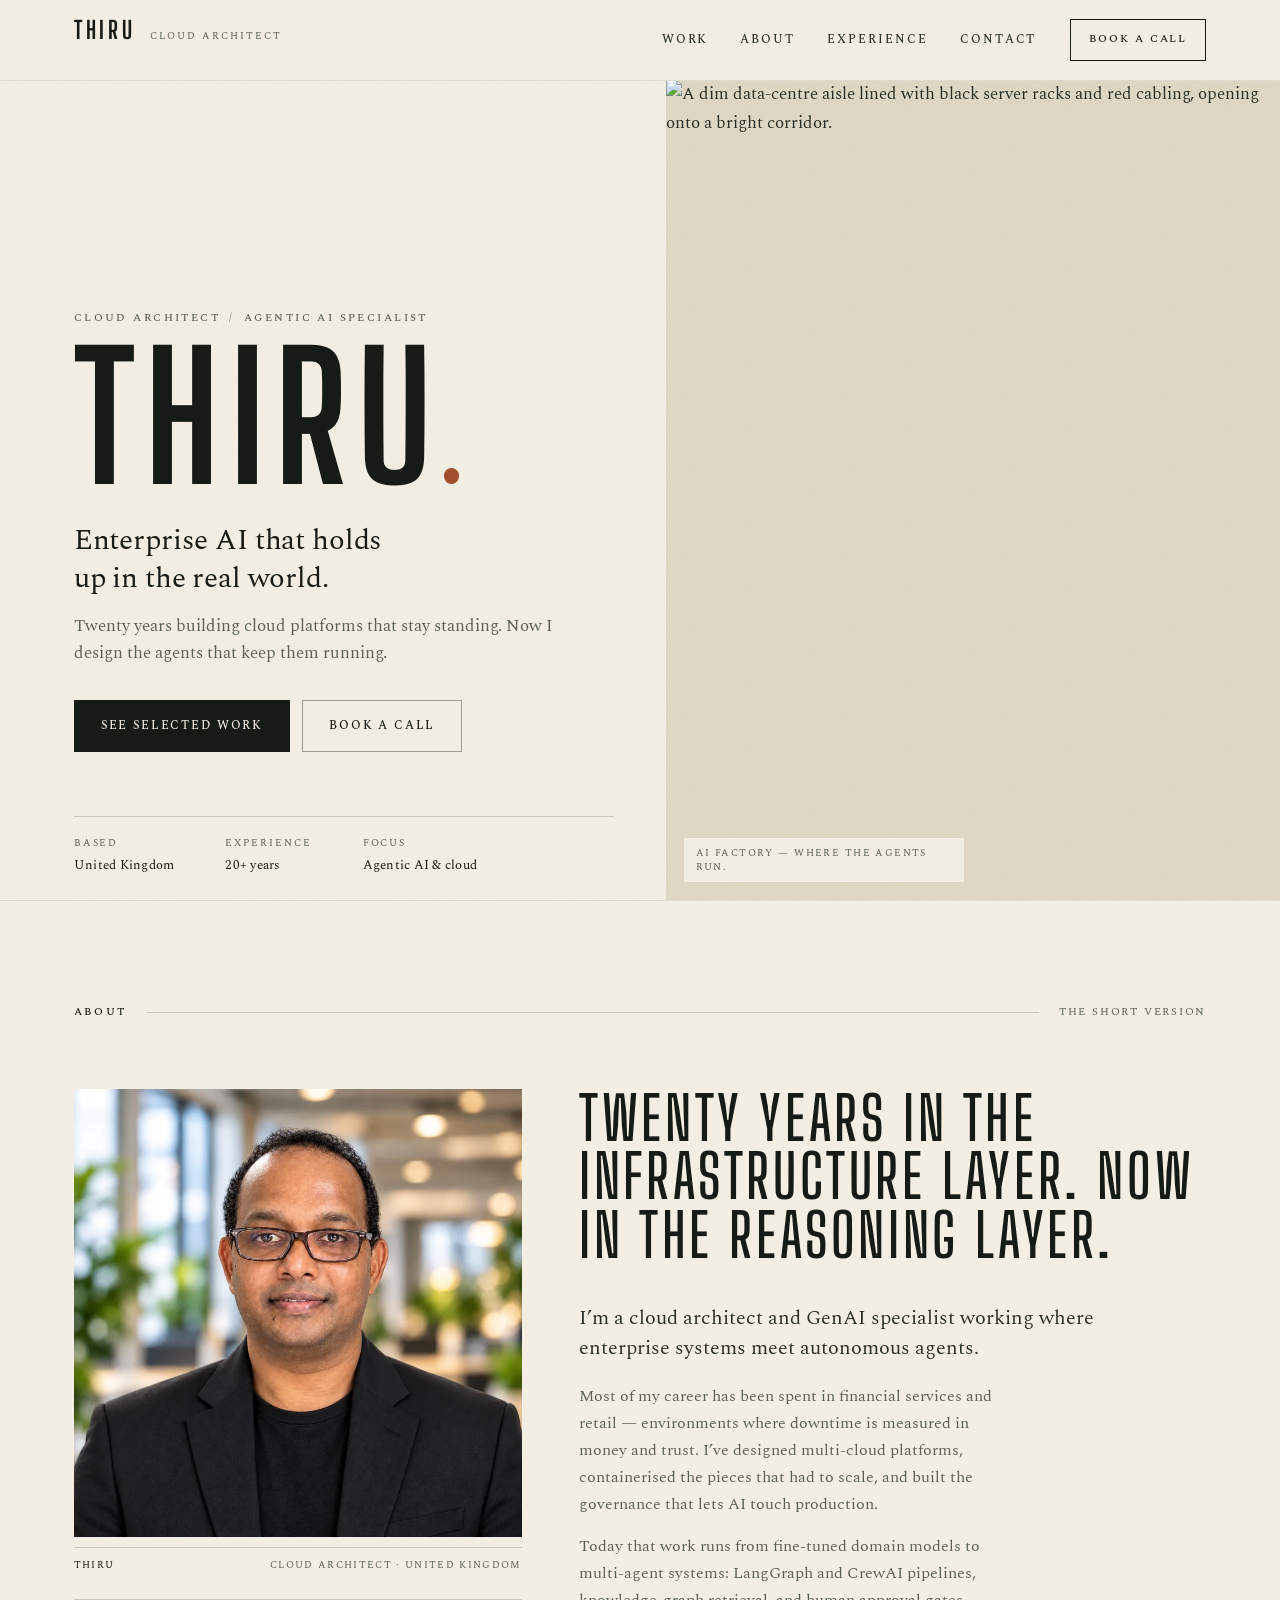
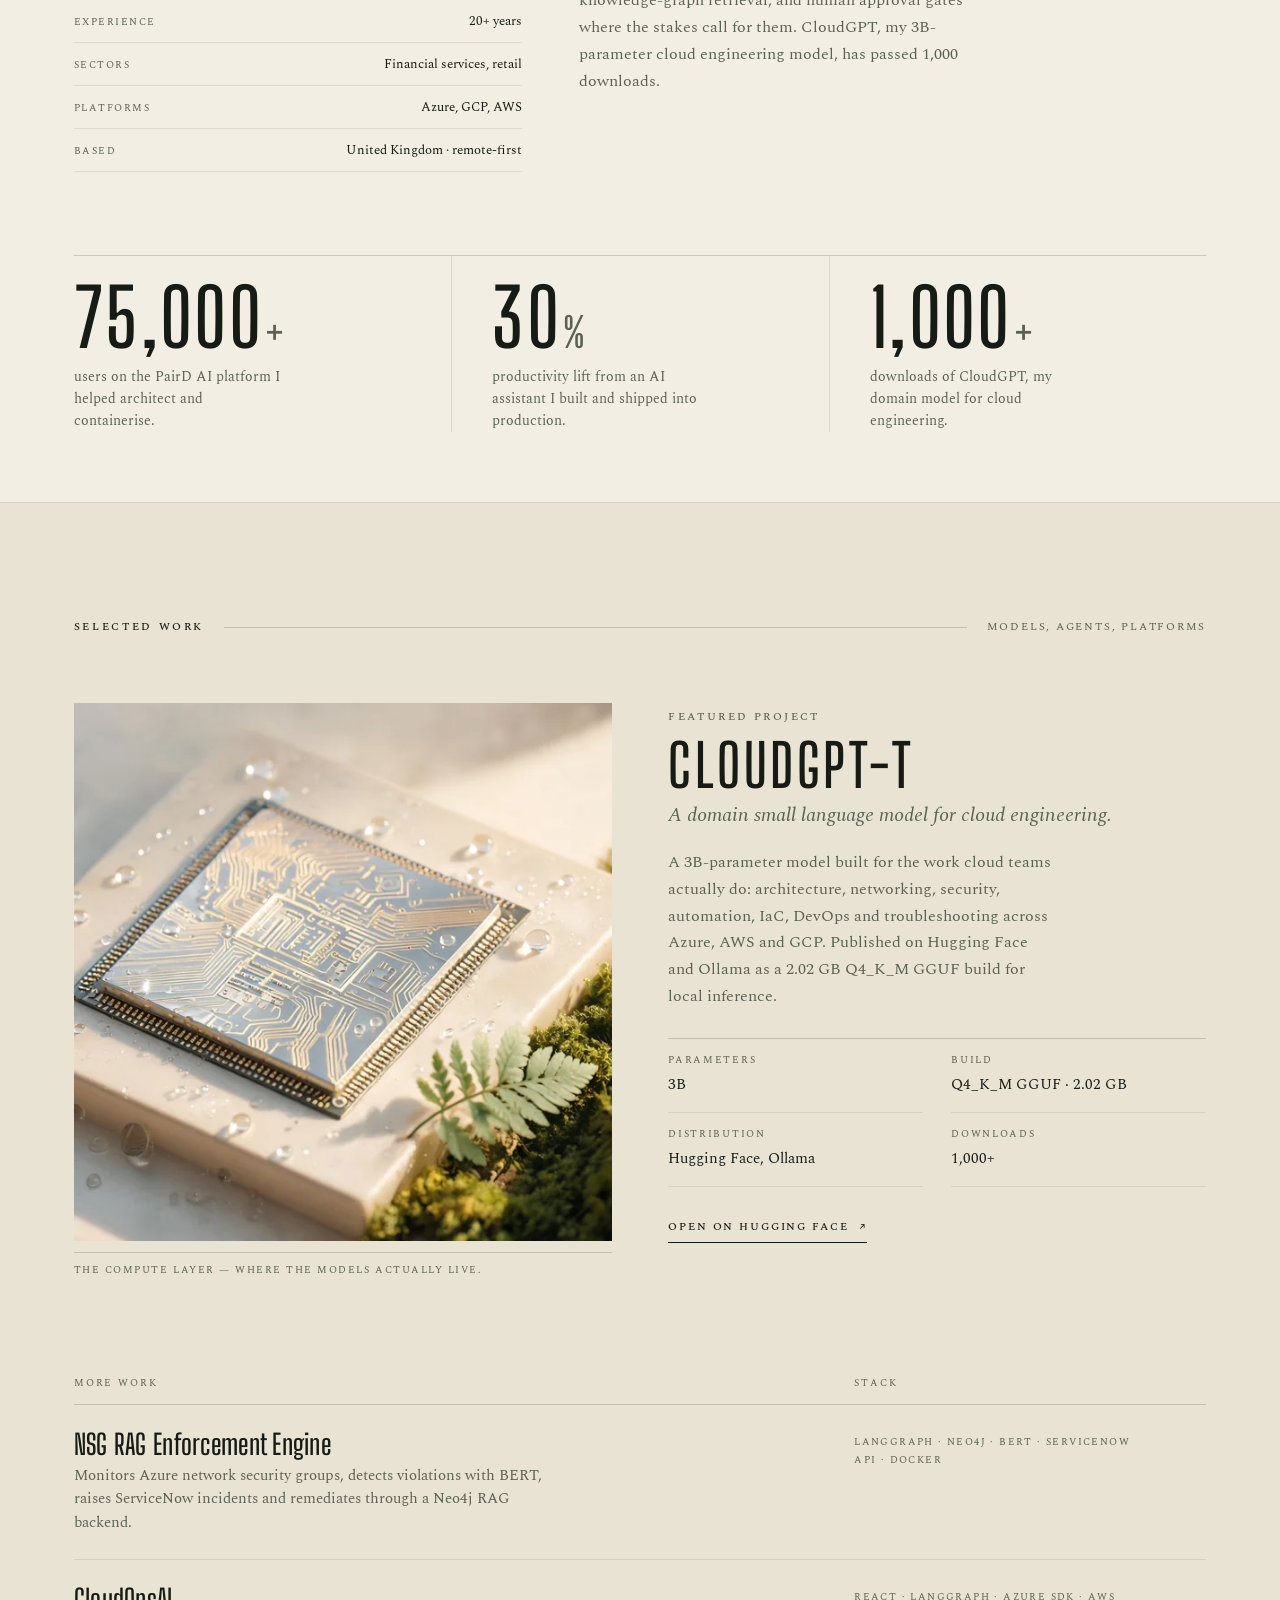
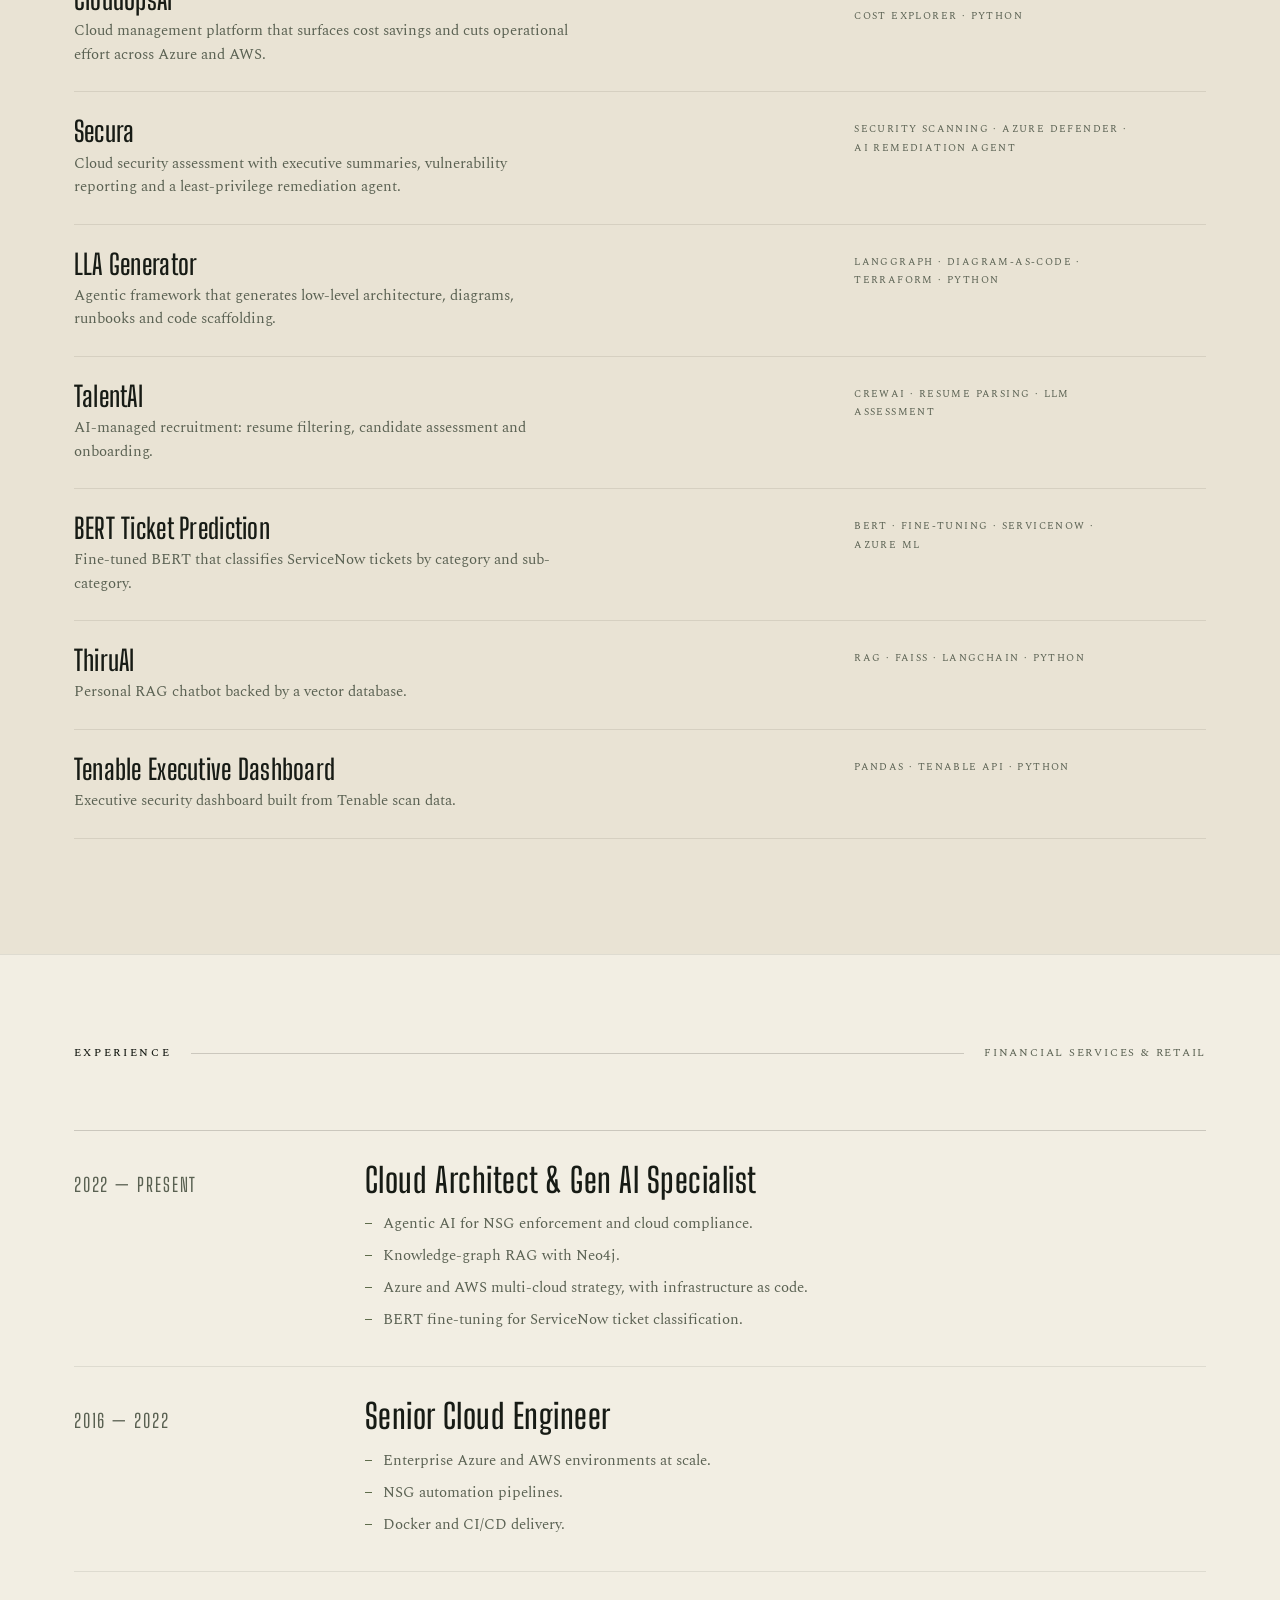
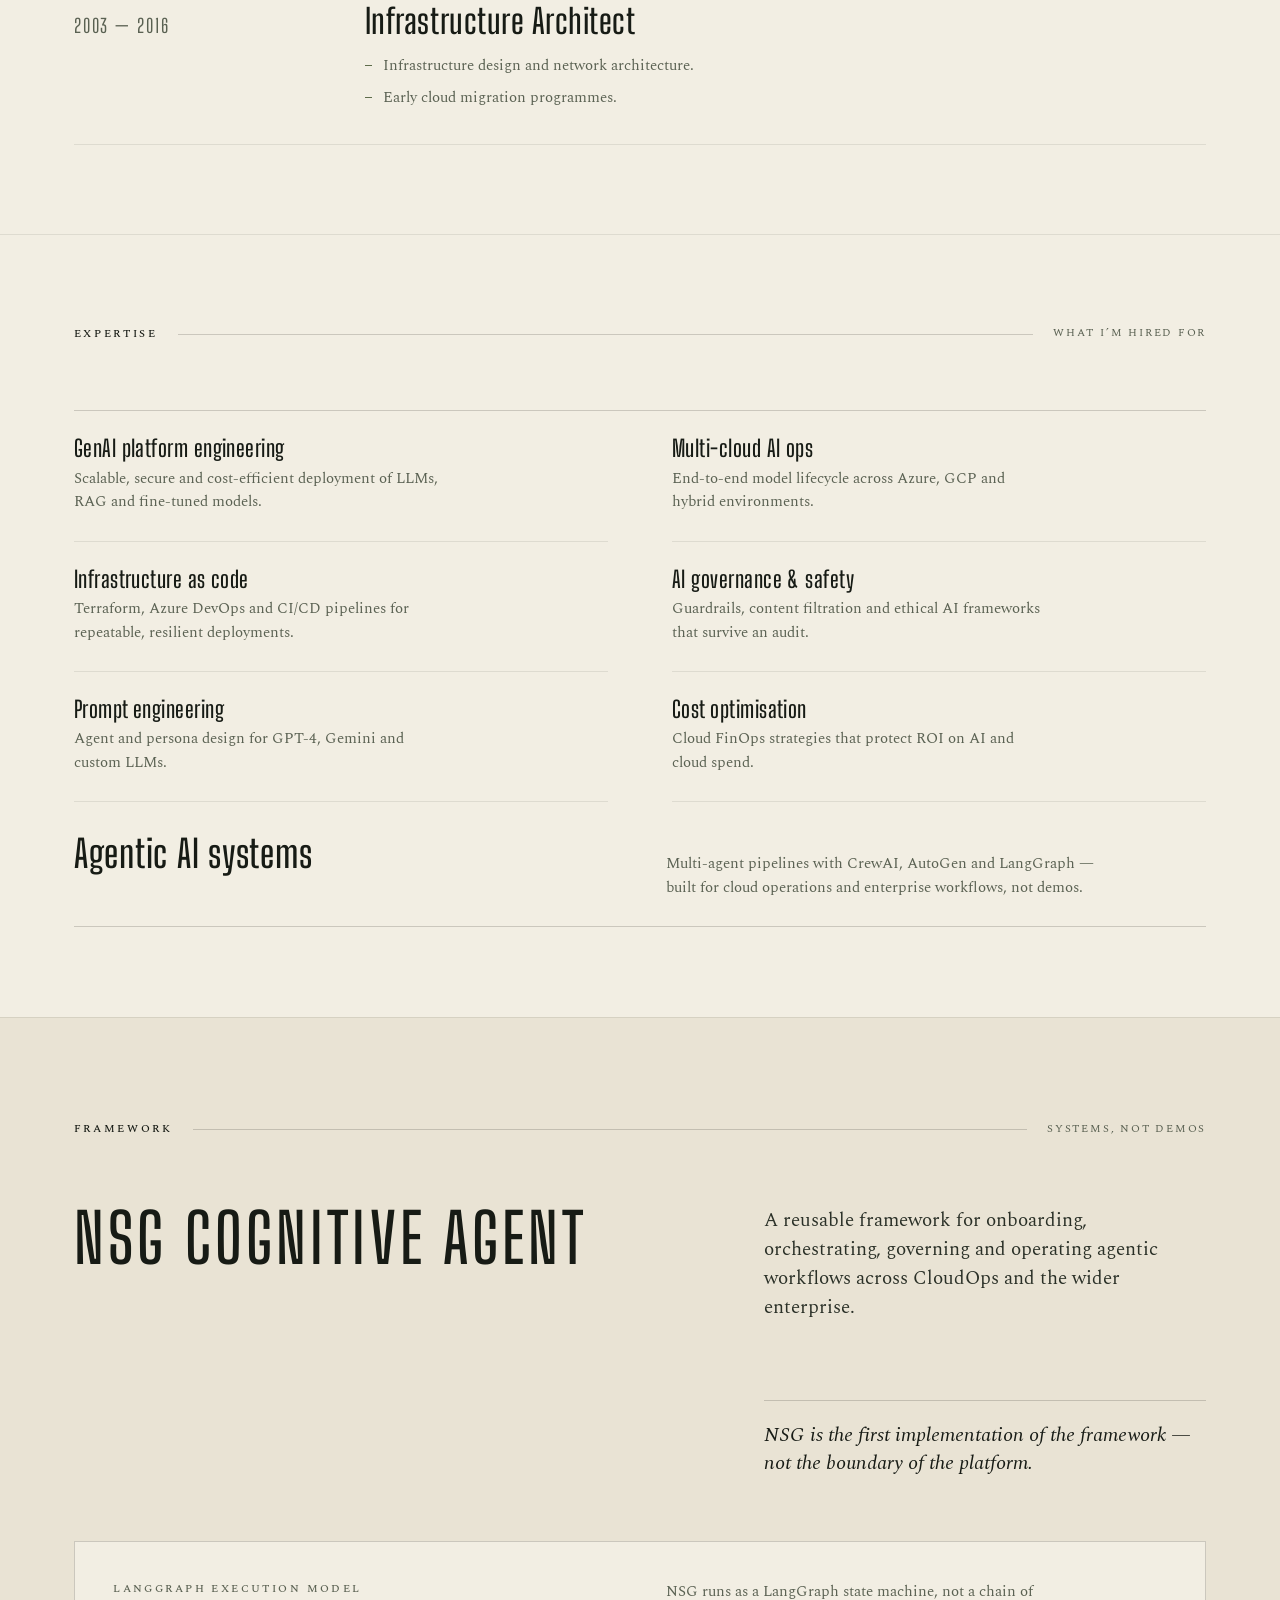
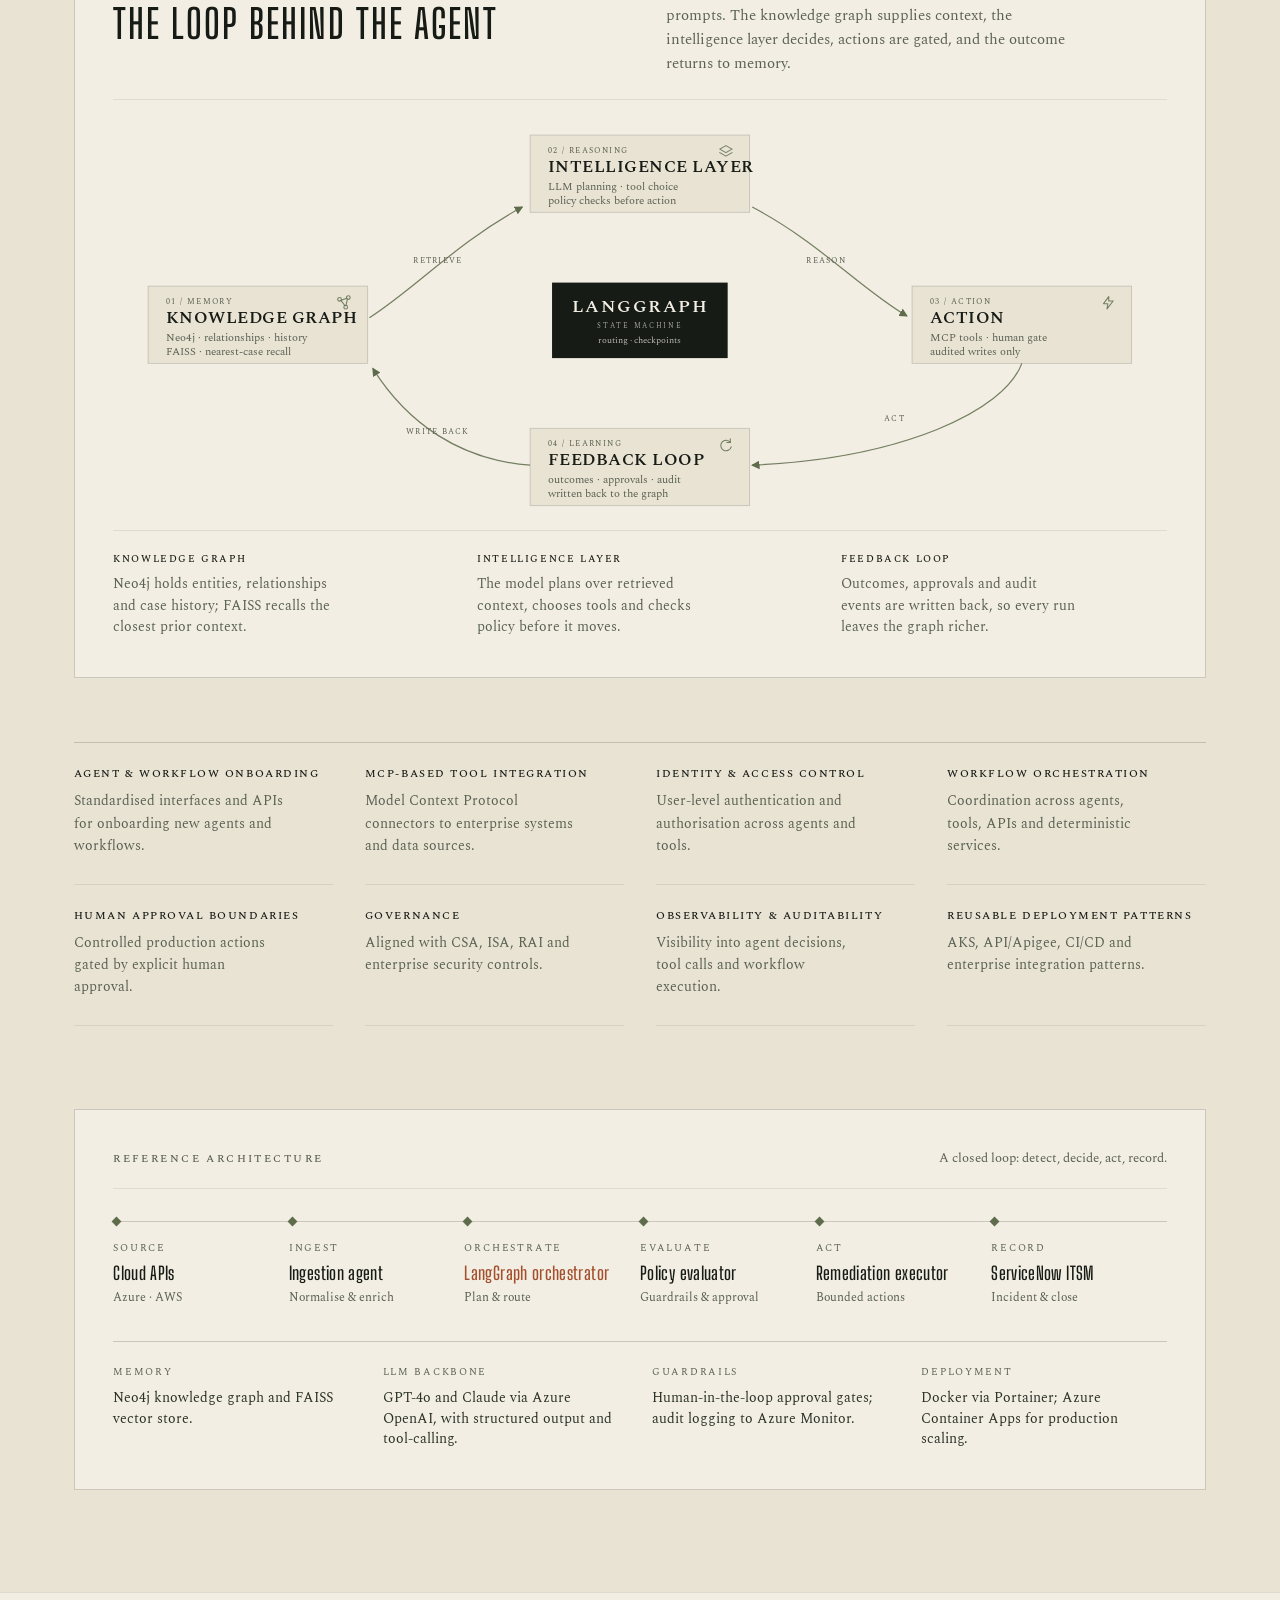
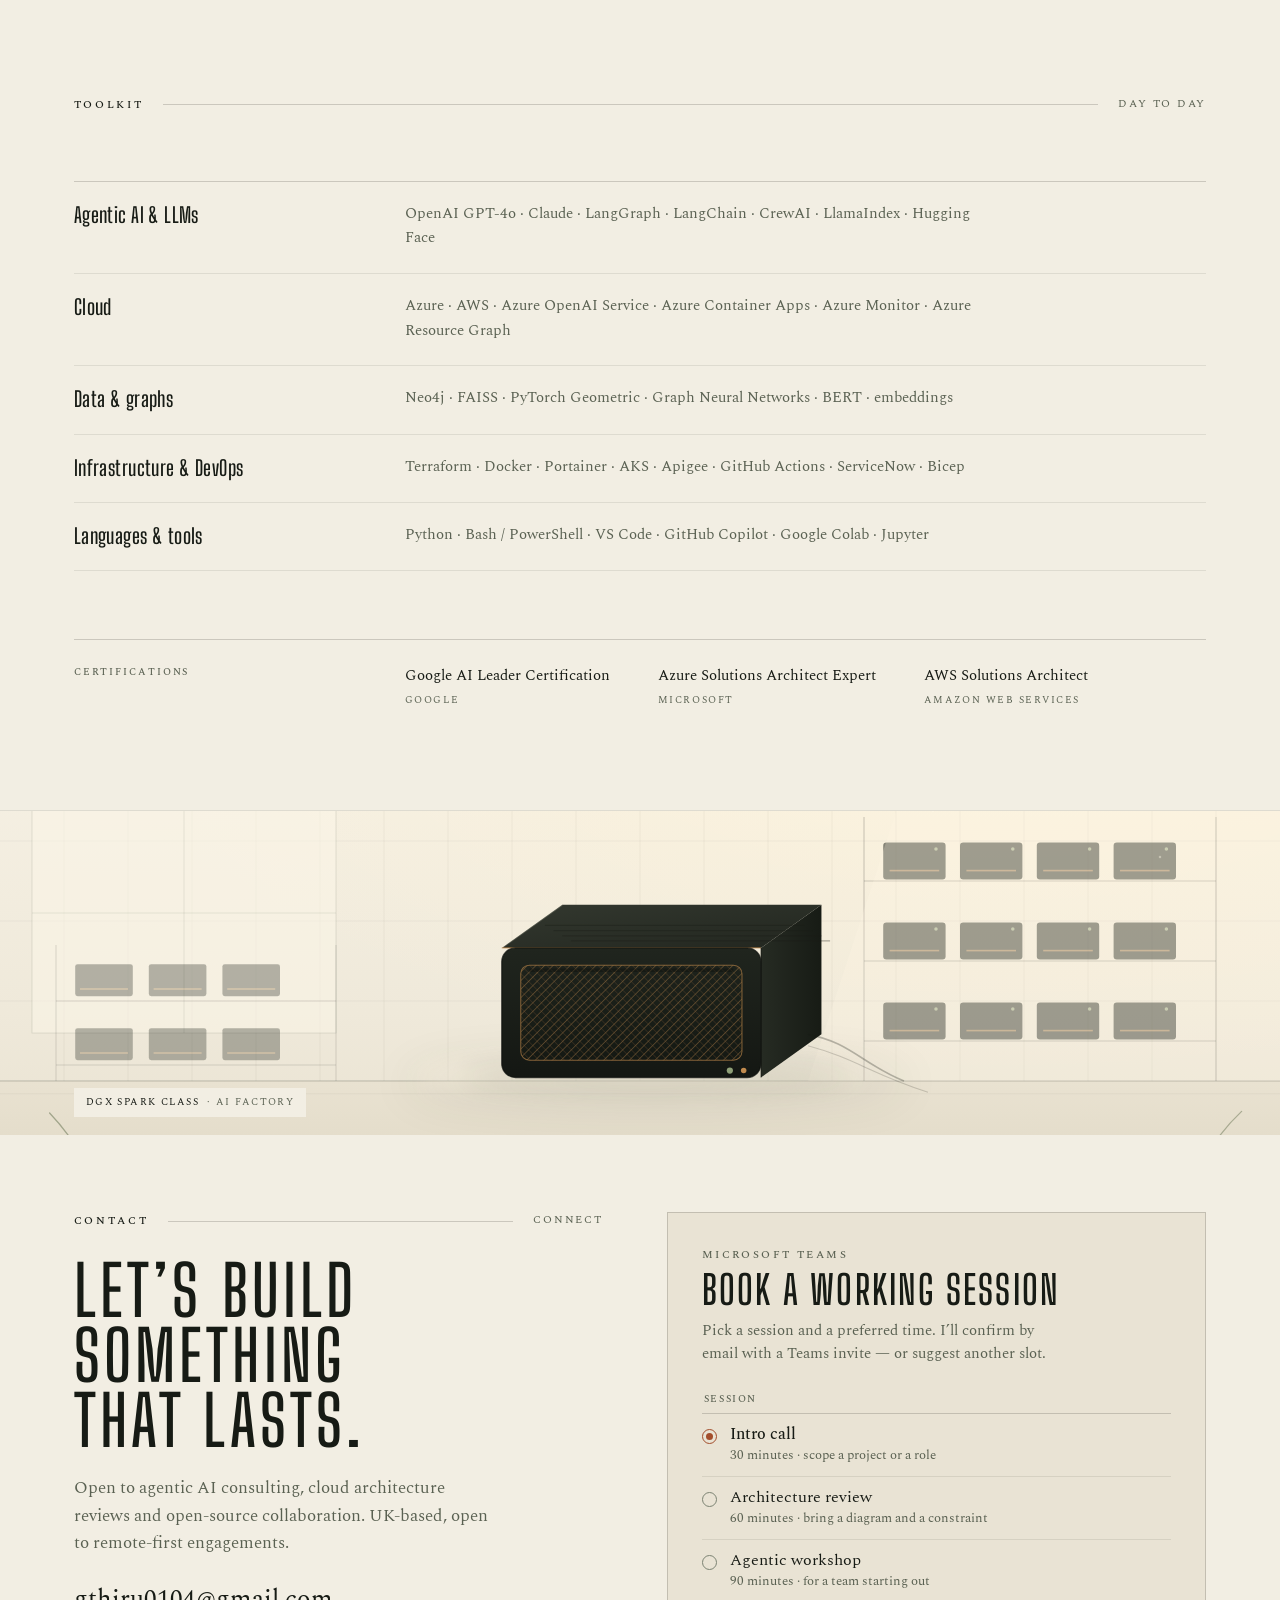
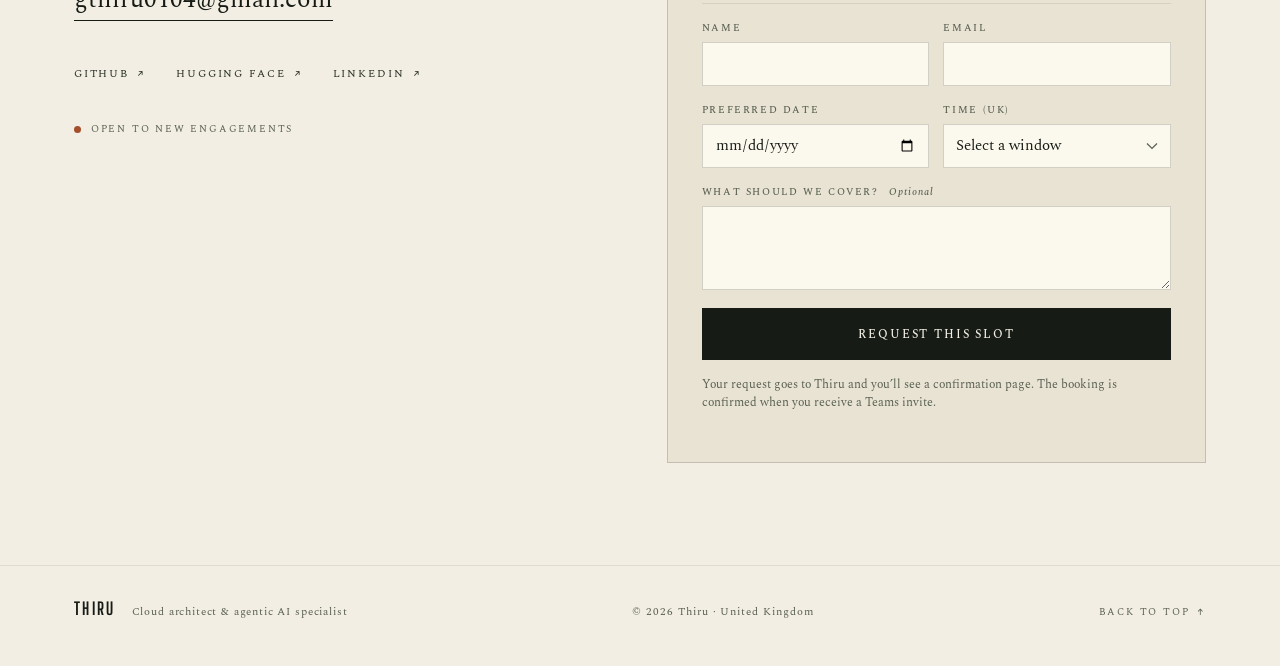
==== commit 438b05d6: "Replace hero with real AI factory photograph" ====
--- a/index.html
+++ b/index.html
@@ -15,7 +15,7 @@
 <link rel="preconnect" href="https://fonts.googleapis.com">
 <link rel="preconnect" href="https://fonts.gstatic.com" crossorigin>
 <link href="https://fonts.googleapis.com/css2?family=Big+Shoulders+Display:wght@500;600;700&family=Spectral:ital,wght@0,400;0,500;1,400&display=swap" rel="stylesheet">
-<link rel="preload" as="image" href="assets/hero-ai-factory.svg">
+<link rel="preload" as="image" href="assets/hero-ai-factory.webp" imagesrcset="assets/hero-ai-factory-900.webp 900w, assets/hero-ai-factory.webp 1400w" imagesizes="(min-width: 900px) 48vw, 100vw">
 <link rel="stylesheet" href="styles.css">
 <script>document.documentElement.classList.add('js');</script>
 </head>
@@ -90,10 +90,12 @@
         <div><dt>Focus</dt><dd>Agentic AI &amp; cloud</dd></div>
       </dl>
     </div>
-    <figure class="hero-media hero-media--art">
-      <img src="assets/hero-ai-factory.svg" width="900" height="1100" fetchpriority="high" decoding="async"
-           alt="An illustration of a compact DGX-Spark-class AI supercomputer on a workbench in a sunlit AI factory, with a knowledge graph of agent nodes above it.">
-      <figcaption>DGX Spark &mdash; an AI factory at desk scale.</figcaption>
+    <figure class="hero-media hero-media--framed">
+      <img src="assets/hero-ai-factory.webp"
+           srcset="assets/hero-ai-factory-900.webp 900w, assets/hero-ai-factory.webp 1400w"
+           sizes="(min-width: 900px) 48vw, 100vw" width="1400" height="2104" fetchpriority="high" decoding="async"
+           alt="A dim data-centre aisle lined with black server racks and red cabling, opening onto a bright corridor.">
+      <figcaption>AI factory &mdash; where the agents run.</figcaption>
     </figure>
   </section>
 
@@ -622,7 +624,7 @@
     <figure class="contact-media contact-media--art" data-reveal>
       <img src="assets/ai-factory.svg" width="1600" height="700" loading="lazy" decoding="async"
            alt="An illustration of a compact DGX-Spark-class AI system with a woven gold grille on a workbench in a sunlit AI factory, rows of compute units behind it.">
-      <figcaption class="factory-caption">AI factory <span>&middot; agentic systems</span></figcaption>
+      <figcaption class="factory-caption">DGX Spark class <span>&middot; AI factory</span></figcaption>
     </figure>
 
     <div class="wrap contact-wrap">
--- a/styles.css
+++ b/styles.css
@@ -417,6 +417,15 @@
   object-position: 50% 45%;
   filter: saturate(0.95) contrast(1.02);
   animation: heroDrift 2.6s var(--ease) both;
+}
+.hero-media--art {
+  border-left: 1px solid var(--line-soft);
+  background: var(--paper-2);
+}
+.hero-media--art img {
+  filter: none;
+  object-position: 50% 50%;
+  animation: none;
 }
 .hero-media figcaption {
   position: absolute;
@@ -1745,6 +1754,10 @@
     min-height: 320px;
     margin-top: 40px;
   }
+  .hero-media--art {
+    border-left: 0;
+    border-top: 1px solid var(--line-soft);
+  }
   .hero-facts { padding-bottom: 4px; }
   .hero-media figcaption { left: var(--gutter); }
 }
